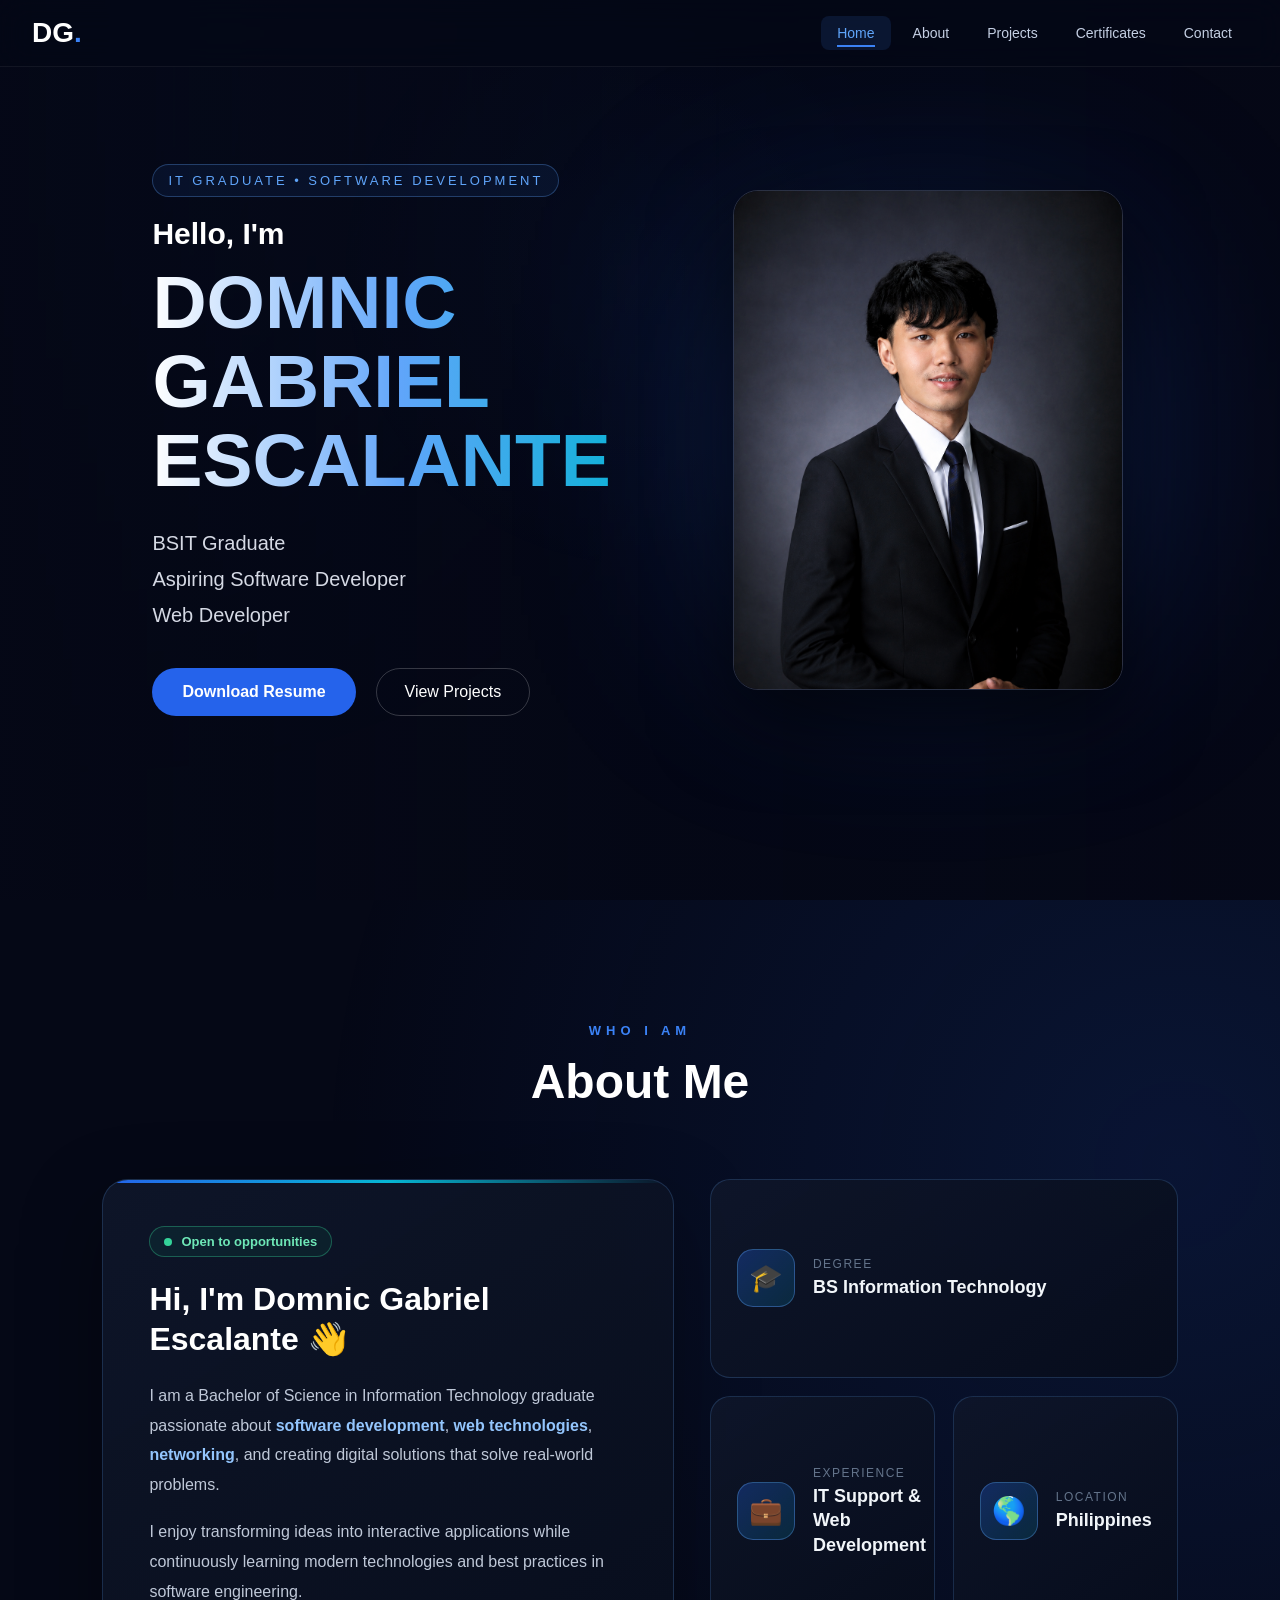
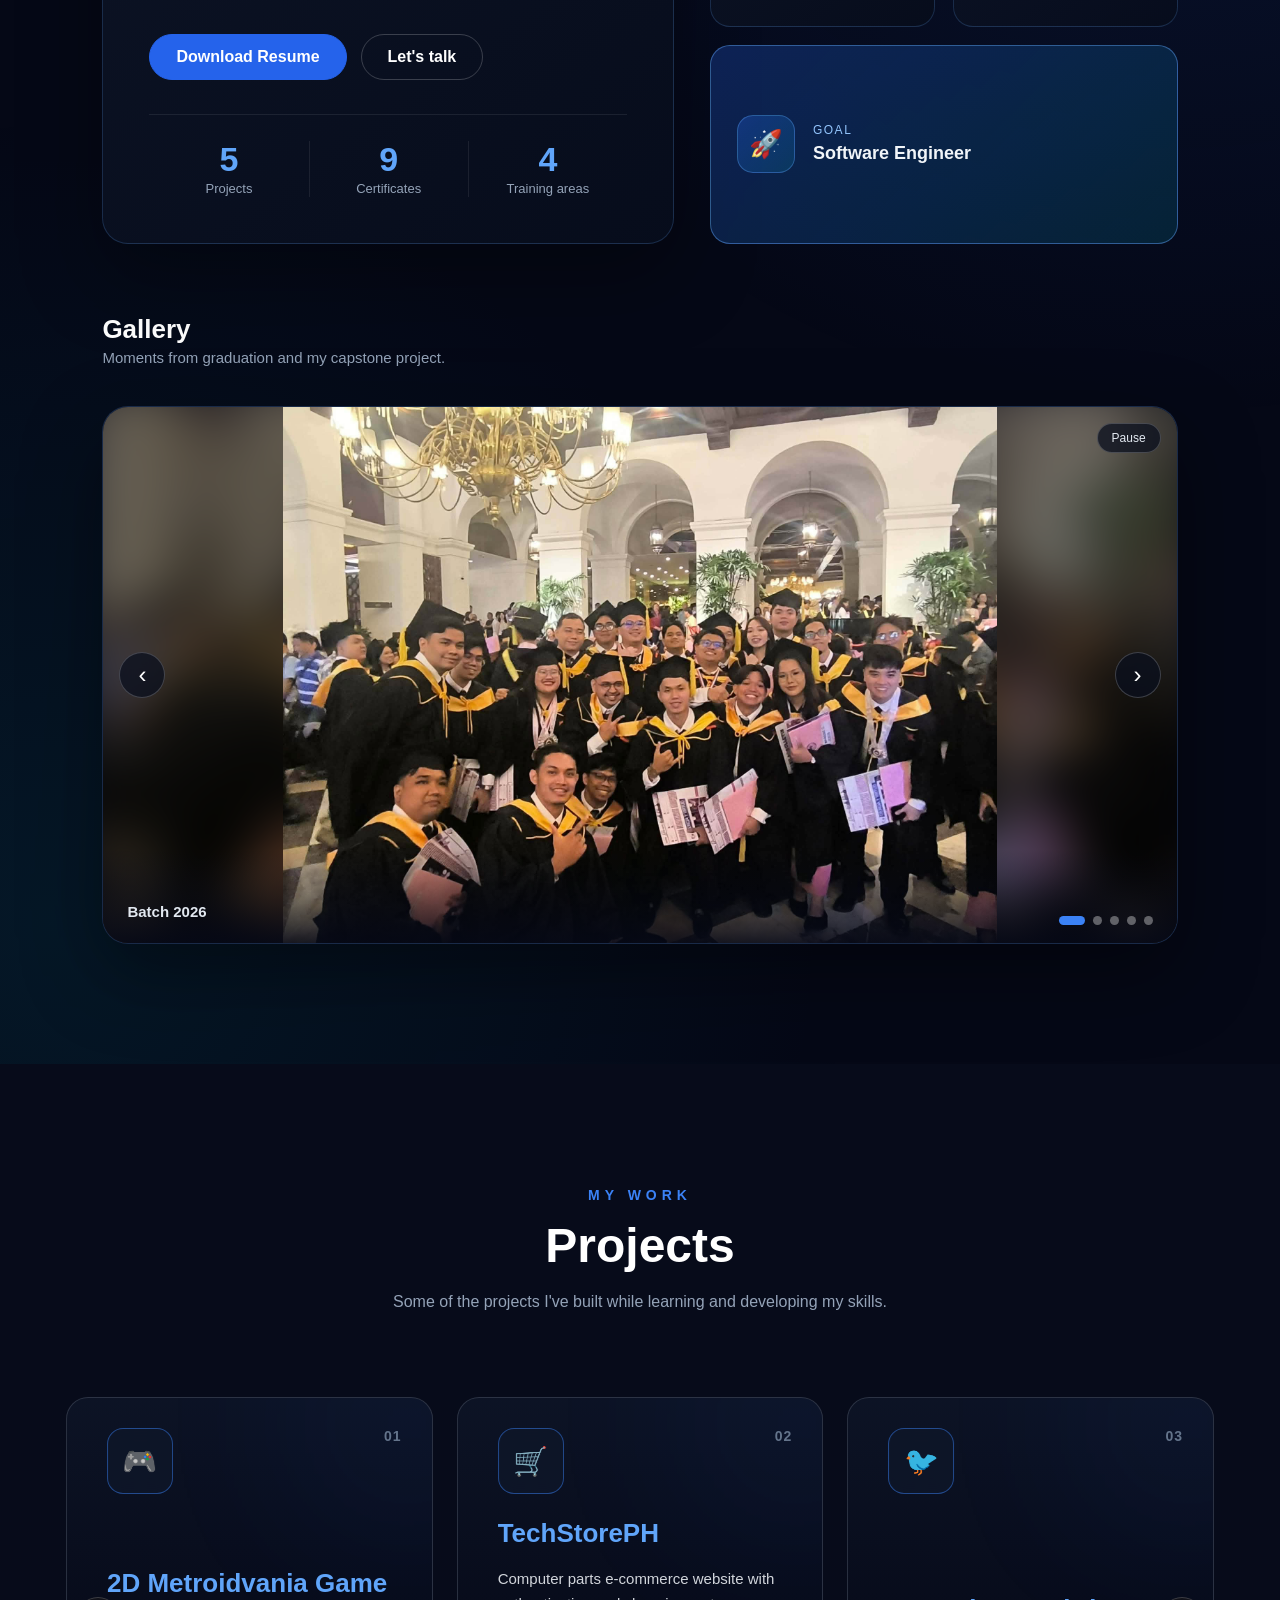
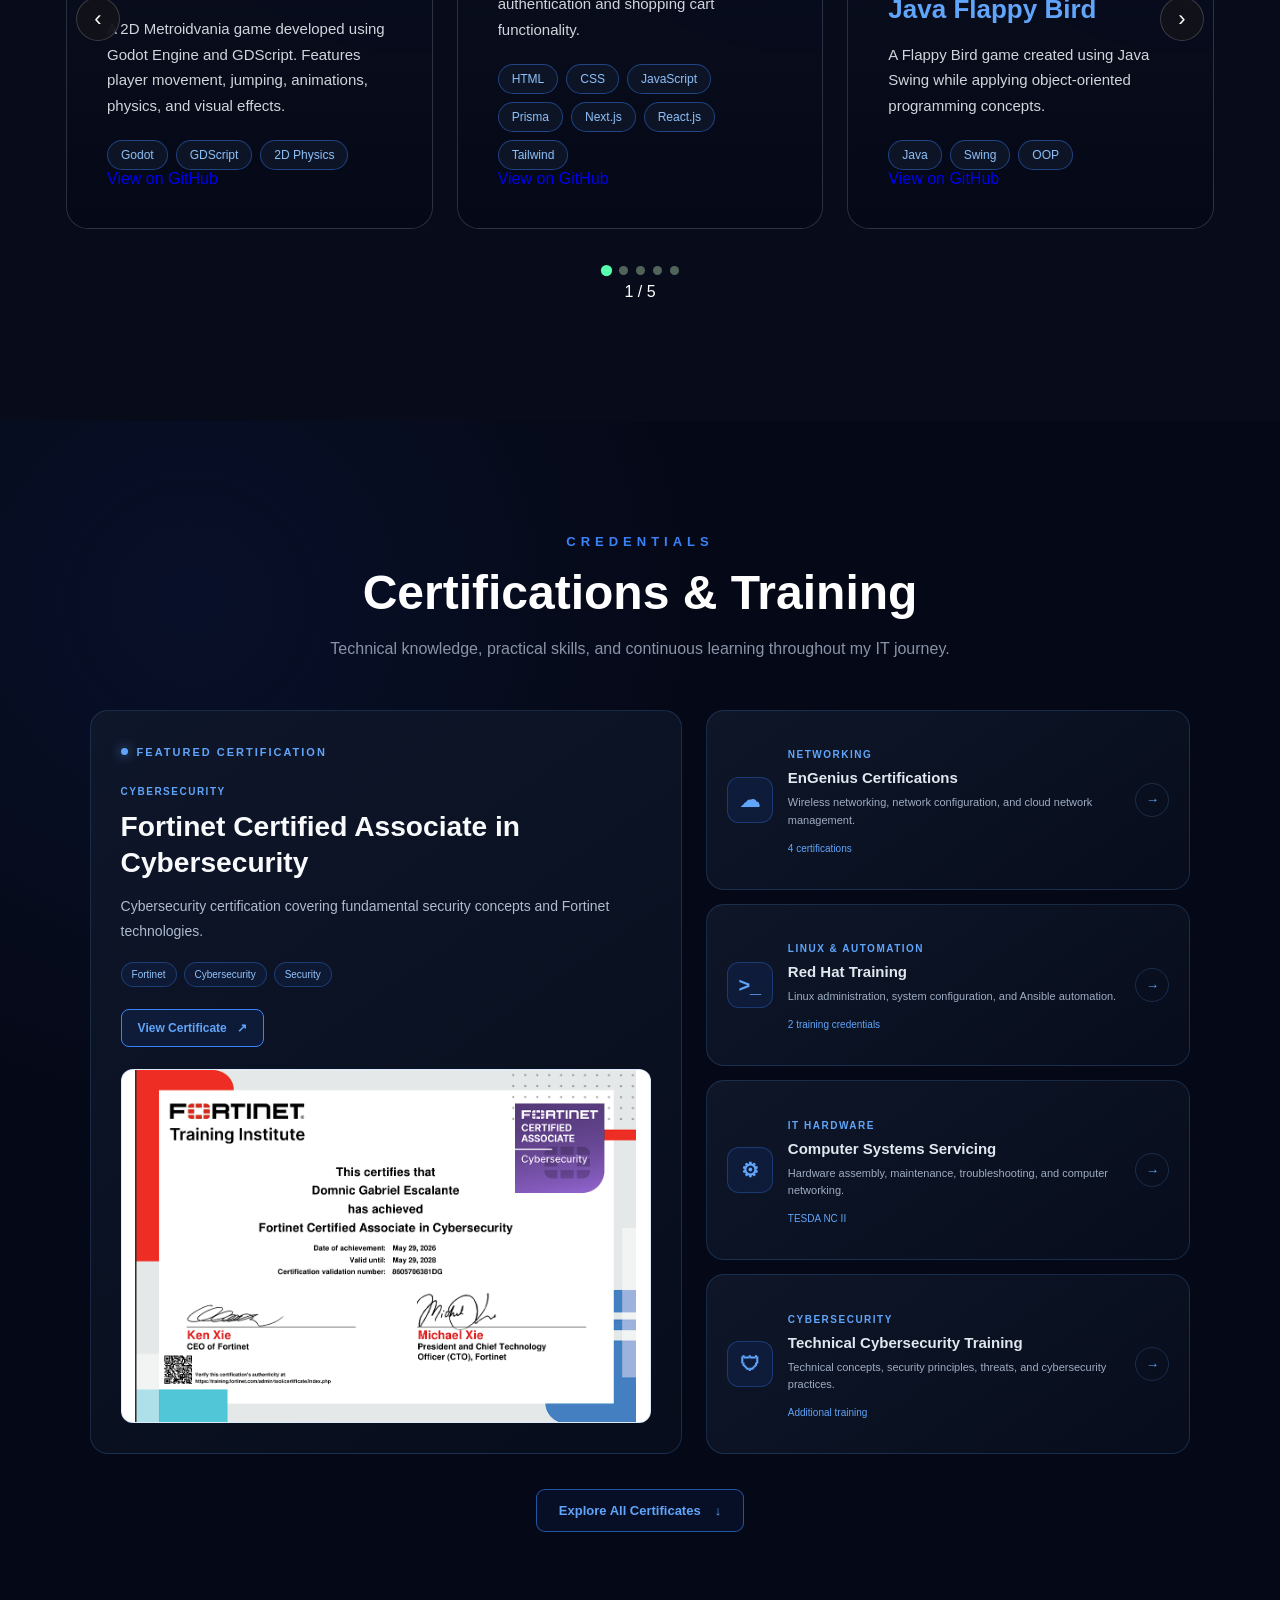
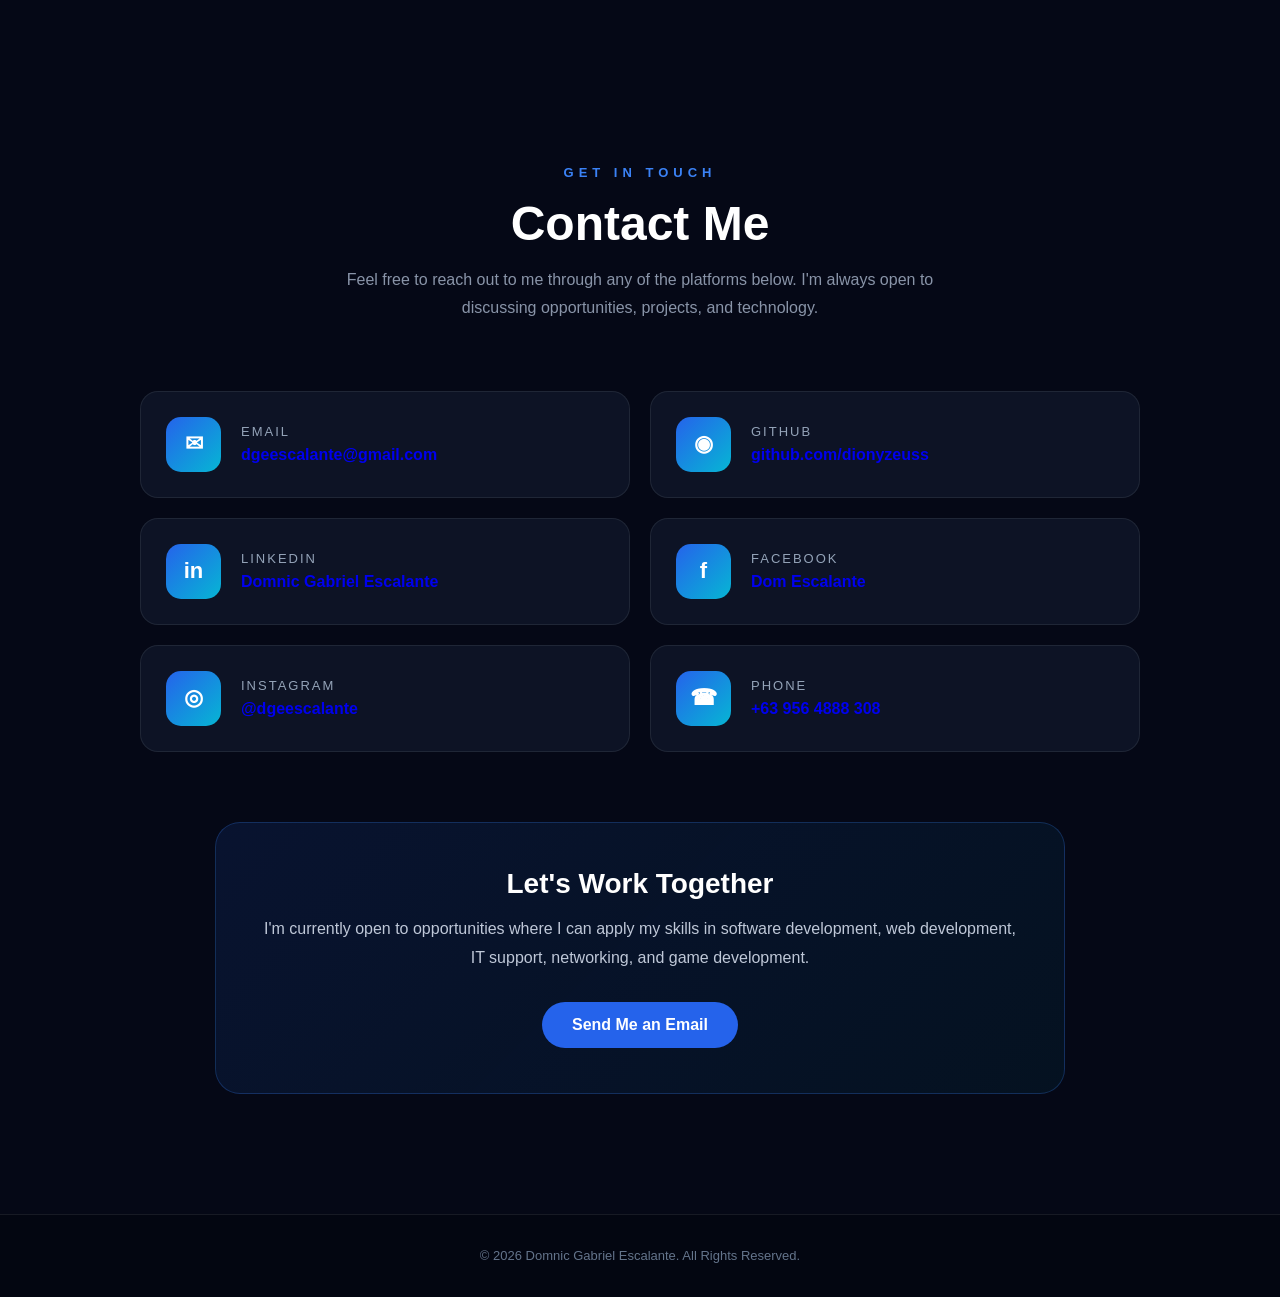
==== index.html @ d69b69e1 "Fix portfolio gallery image and video paths" ====
<!DOCTYPE html>
<html lang="en">

<head>
    <meta charset="UTF-8">
    <meta name="viewport" content="width=device-width, initial-scale=1.0">
    <meta name="theme-color" content="#080d18">
    <meta name="description"
        content="Portfolio of Domnic Gabriel Escalante, BSIT graduate focused on IT support, software development, web development, networking, and game development.">

    <title>Domnic Gabriel Escalante | Portfolio</title>

    <link rel="stylesheet" href="styles.css">
</head>

<body>

    <!-- ================= COMPUTER BOOT-UP INTRO ================= -->
    <div id="boot-screen" class="boot-screen">
        <div class="boot-terminal">
            <div class="boot-header">
                <span class="boot-dot red"></span>
                <span class="boot-dot yellow"></span>
                <span class="boot-dot green"></span>
                <span class="boot-title">DOMNIC'S OS // SYSTEM BOOT</span>
            </div>

            <div class="boot-content">
                <p class="boot-brand">DOMNIC'S<span>_</span>OS</p>
                <p class="boot-subtitle">IT SUPPORT &amp; DEVELOPER PORTFOLIO</p>

                <div id="boot-log" class="boot-log" aria-live="polite"></div>

                <div class="boot-progress">
                    <div id="boot-progress-bar"></div>
                </div>

                <p id="boot-status" class="boot-status">PLEASE WAIT...</p>

                <button id="skip-boot" class="skip-boot" type="button">
                    SKIP INTRO &gt;&gt;
                </button>
            </div>
        </div>
    </div>

    <!-- ================= NAVIGATION ================= -->
    <header>
        <nav aria-label="Main navigation">
            <h2 class="logo">DG<span>.</span></h2>

            <button class="menu-toggle" type="button" aria-label="Toggle navigation menu" aria-expanded="false"
                aria-controls="nav-menu">
                <span aria-hidden="true">&#9776;</span>
            </button>

            <ul id="nav-menu">
                <li><a href="#home">Home</a></li>
                <li><a href="#about">About</a></li>
                <li><a href="#projects">Projects</a></li>
                <li><a href="#certificates">Certificates</a></li>
                <li><a href="#contact">Contact</a></li>
            </ul>
        </nav>
    </header>

    <!-- ================= HERO ================= -->
    <section id="home" class="hero">
        <video autoplay muted loop playsinline class="background-video" aria-hidden="true">
            <source src="hero_bg_video.mp4" type="video/mp4">
            Your browser does not support the video tag.
        </video>

        <div class="overlay"></div>

        <div class="hero-content">
            <div class="hero-text">
                <span class="hero-tag">IT GRADUATE • SOFTWARE DEVELOPMENT</span>

                <h3>Hello, I'm</h3>

                <h1>
                    DOMNIC GABRIEL
                    <span>ESCALANTE</span>
                </h1>

                <p>
                    BSIT Graduate
                    <br>
                    Aspiring Software Developer
                    <br>
                    Web Developer
                </p>

                <div class="hero-buttons">
                    <button id="resumeBtn" type="button" data-resume>
                        Download Resume
                    </button>

                    <a href="#projects" class="view-projects">
                        View Projects
                    </a>
                </div>
            </div>

            <div class="hero-image">
                <div class="image-glow"></div>
                <img src="Formal.png" alt="Domnic Gabriel Escalante">
            </div>
        </div>
    </section>

    <!-- ================= ABOUT ================= -->
    <section id="about" class="about-section">
        <div class="section-title">
            <p>WHO I AM</p>
            <h2>About Me</h2>
        </div>

        <div class="ab-wrap">

            <!-- Main story -->
            <div class="ab-main">
                <span class="ab-badge"><i></i> Open to opportunities</span>

                <h3>
                    Hi, I'm Domnic Gabriel Escalante
                    <span class="ab-wave" aria-hidden="true">👋</span>
                </h3>

                <p>
                    I am a Bachelor of Science in Information Technology
                    graduate passionate about <strong>software development</strong>,
                    <strong>web technologies</strong>, <strong>networking</strong>,
                    and creating digital solutions that solve real-world problems.
                </p>

                <p>
                    I enjoy transforming ideas into interactive applications
                    while continuously learning modern technologies and best
                    practices in software engineering.
                </p>

                <div class="ab-actions">
                    <a class="ab-btn primary" href="DOMNIC_GABRIEL_ESCALANTE_Resume.pdf" download>
                        Download Resume
                    </a>

                    <a class="ab-btn" href="#contact">Let's talk</a>
                </div>

                <div class="ab-stats">
                    <div><strong data-count="5">5</strong><span>Projects</span></div>
                    <div><strong data-count="9">9</strong><span>Certificates</span></div>
                    <div><strong data-count="4">4</strong><span>Training areas</span></div>
                </div>
            </div>

            <!-- Information cards -->
            <div class="ab-cards">
                <article class="ab-card wide">
                    <span class="ab-icon">🎓</span>
                    <div>
                        <span class="ab-label">Degree</span>
                        <h4>BS Information Technology</h4>
                    </div>
                </article>

                <article class="ab-card">
                    <span class="ab-icon">💼</span>
                    <div>
                        <span class="ab-label">Experience</span>
                        <h4>IT Support &amp; Web Development</h4>
                    </div>
                </article>

                <article class="ab-card">
                    <span class="ab-icon">🌎</span>
                    <div>
                        <span class="ab-label">Location</span>
                        <h4>Philippines</h4>
                    </div>
                </article>

                <article class="ab-card wide goal">
                    <span class="ab-icon">🚀</span>
                    <div>
                        <span class="ab-label">Goal</span>
                        <h4>Software Engineer</h4>
                    </div>
                </article>
            </div>

            <!-- About gallery -->
            <div class="abg-head">
                <h3>Gallery</h3>
                <p>Moments from graduation and my capstone project.</p>
            </div>

            <div class="ab-gallery" id="abGallery" tabindex="0" role="region" aria-roledescription="carousel"
                aria-label="About me gallery">
                <div class="abg-stage"></div>

                <button class="abg-arrow prev" type="button" aria-label="Previous slide">
                    &#8249;
                </button>

                <button class="abg-arrow next" type="button" aria-label="Next slide">
                    &#8250;
                </button>

                <button class="abg-pill abg-toggle" type="button" aria-pressed="false">
                    Pause
                </button>

                <button class="abg-pill abg-sound" type="button" hidden>
                    Sound off
                </button>

                <div class="abg-bottom">
                    <p class="abg-caption" aria-live="polite"></p>
                    <div class="abg-dots"></div>
                </div>
            </div>
        </div>
    </section>

    <!-- ================= PROJECTS ================= -->
    <section id="projects" class="projects-section">
        <div class="section-title">
            <p>MY WORK</p>
            <h2>Projects</h2>
            <span>
                Some of the projects I've built while learning and developing
                my skills.
            </span>
        </div>

        <div class="projects-carousel">
            <button id="project-prev" type="button" aria-label="Previous project">
                &#8249;
            </button>

            <div class="projects-viewport">
                <div class="projects-grid">

                    <!-- PROJECT 1: METROIDVANIA -->
                    <article class="project">
                        <video class="project-video" autoplay muted loop playsinline preload="metadata">
                            <source src="project_demo/Metroidvania.mp4" type="video/mp4">
                        </video>

                        <div class="project-overlay"></div>

                        <div class="project-content">
                            <div class="project-number">01</div>
                            <div class="project-icon">🎮</div>

                            <h3>2D Metroidvania Game</h3>

                            <p>
                                A 2D Metroidvania game developed using Godot Engine
                                and GDScript. Features player movement, jumping,
                                animations, physics, and visual effects.
                            </p>

                            <div class="project-tech">
                                <span>Godot</span>
                                <span>GDScript</span>
                                <span>2D Physics</span>
                            </div>

                            <a href="https://github.com/dionyzeuss/Metroidvania" target="_blank"
                                rel="noopener noreferrer">
                                View on GitHub
                            </a>
                        </div>
                    </article>

                    <!-- PROJECT 2: TECHSTOREPH -->
                    <article class="project">
                        <video class="project-video" autoplay muted loop playsinline preload="metadata">
                            <source src="project_demo/Techstore.mp4" type="video/mp4">
                        </video>

                        <div class="project-overlay"></div>

                        <div class="project-content">
                            <div class="project-number">02</div>
                            <div class="project-icon">🛒</div>

                            <h3>TechStorePH</h3>

                            <p>
                                Computer parts e-commerce website with
                                authentication and shopping cart functionality.
                            </p>

                            <div class="project-tech">
                                <span>HTML</span>
                                <span>CSS</span>
                                <span>JavaScript</span>
                                <span>Prisma</span>
                                <span>Next.js</span>
                                <span>React.js</span>
                                <span>Tailwind</span>
                            </div>

                            <a href="https://github.com/dionyzeuss/TechStorePH" target="_blank"
                                rel="noopener noreferrer">
                                View on GitHub
                            </a>
                        </div>
                    </article>

                    <!-- PROJECT 3: JAVA FLAPPY BIRD -->
                    <article class="project">
                        <video class="project-video" autoplay muted loop playsinline preload="metadata">
                            <source src="project_demo/FlappyBird.mp4" type="video/mp4">
                        </video>

                        <div class="project-overlay"></div>

                        <div class="project-content">
                            <div class="project-number">03</div>
                            <div class="project-icon">🐦</div>

                            <h3>Java Flappy Bird</h3>

                            <p>
                                A Flappy Bird game created using Java Swing
                                while applying object-oriented programming concepts.
                            </p>

                            <div class="project-tech">
                                <span>Java</span>
                                <span>Swing</span>
                                <span>OOP</span>
                            </div>

                            <a href="https://github.com/dionyzeuss/FlappyBird" target="_blank"
                                rel="noopener noreferrer">
                                View on GitHub
                            </a>
                        </div>
                    </article>

                    <!-- PROJECT 4: IT SUPPORT TICKETING SYSTEM -->
                    <article class="project">
                        <video class="project-video" autoplay muted loop playsinline preload="metadata">
                            <source src="project_demo/ticketingSystem.mp4" type="video/mp4">
                        </video>

                        <div class="project-overlay"></div>

                        <div class="project-content">
                            <div class="project-number">04</div>
                            <div class="project-icon">🎫</div>

                            <h3>IT Support Ticketing System</h3>

                            <p>
                                A web-based ticket management system that lets clients
                                submit IT support requests and track ticket progress,
                                while IT staff manage tickets, priorities, and assignments.
                            </p>

                            <div class="project-tech">
                                <span>HTML</span>
                                <span>CSS</span>
                                <span>JavaScript</span>
                                <span>Next.js</span>
                                <span>Prisma</span>
                                <span>MariaDB</span>
                            </div>

                            <a href="https://github.com/dionyzeuss/Ticketing-System" target="_blank"
                                rel="noopener noreferrer">
                                View on GitHub
                            </a>
                        </div>
                    </article>

                    <!-- PROJECT 5: BARGAIN APP -->
                    <article class="project">
                        <video class="project-video" autoplay muted loop playsinline preload="metadata">
                            <source src="project_demo/bargainApp.mp4" type="video/mp4">
                        </video>

                        <div class="project-overlay"></div>

                        <div class="project-content">
                            <div class="project-number">05</div>
                            <div class="project-icon">🏷️</div>

                            <h3>Bargain App</h3>

                            <p>
                                A bargain-focused application. Add a description
                                of its main features here so visitors can understand
                                what the app does.
                            </p>

                            <div class="project-tech">
                                <span>Bargain App</span>
                                <span>Application Development</span>
                            </div>

                            <a href="https://github.com/dionyzeuss/BargainApp" target="_blank"
                                rel="noopener noreferrer">
                                View on GitHub
                            </a>
                        </div>
                    </article>

                </div>
            </div>

            <button id="project-next" type="button" aria-label="Next project">
                &#8250;
            </button>
        </div>

        <div id="project-dots" aria-label="Project navigation"></div>
        <div id="project-counter" aria-live="polite"></div>
    </section>

    <!-- ================= CERTIFICATES ================= -->
    <section id="certificates" class="certificates-section">
        <div class="section-title">
            <p>CREDENTIALS</p>
            <h2>Certifications &amp; Training</h2>
            <span>
                Technical knowledge, practical skills, and continuous learning
                throughout my IT journey.
            </span>
        </div>

        <div class="credentials-container">

            <!-- FEATURED CERTIFICATE -->
            <article class="featured-credential">
                <div class="featured-badge">
                    <span class="status-dot"></span>
                    FEATURED CERTIFICATION
                </div>

                <div class="featured-content">
                    <div class="featured-info">
                        <span class="credential-category">CYBERSECURITY</span>

                        <h3>Fortinet Certified Associate in Cybersecurity</h3>

                        <p>
                            Cybersecurity certification covering fundamental
                            security concepts and Fortinet technologies.
                        </p>

                        <div class="certificate-tags">
                            <span>Fortinet</span>
                            <span>Cybersecurity</span>
                            <span>Security</span>
                        </div>

                        <button class="credential-view-button" type="button" data-certificate="certificates/FCAC.png"
                            data-title="Fortinet Certified Associate in Cybersecurity">
                            View Certificate <span aria-hidden="true">&#8599;</span>
                        </button>
                    </div>

                    <button class="featured-image-button" type="button" data-certificate="certificates/FCAC.png"
                        data-title="Fortinet Certified Associate in Cybersecurity"
                        aria-label="View Fortinet cybersecurity certificate">
                        <img src="certificates/FCAC.png"
                            alt="Fortinet Certified Associate in Cybersecurity certificate">
                        <span class="image-view-hint">
                            <span aria-hidden="true">&#128269;</span>
                            Enlarge Certificate
                        </span>
                    </button>
                </div>
            </article>

            <!-- SUPPORTING CREDENTIALS -->
            <div class="supporting-credentials">

                <article class="supporting-credential">
                    <div class="supporting-icon"><span aria-hidden="true">&#9729;</span></div>
                    <div class="supporting-info">
                        <span class="credential-category">NETWORKING</span>
                        <h3>EnGenius Certifications</h3>
                        <p>Wireless networking, network configuration, and cloud network management.</p>
                        <span class="credential-count">4 certifications</span>
                    </div>
                    <button class="credential-arrow" type="button" data-category="networking"
                        aria-label="Explore networking certificates">&#8594;</button>
                </article>

                <article class="supporting-credential">
                    <div class="supporting-icon"><span aria-hidden="true">&#62;_</span></div>
                    <div class="supporting-info">
                        <span class="credential-category">LINUX &amp; AUTOMATION</span>
                        <h3>Red Hat Training</h3>
                        <p>Linux administration, system configuration, and Ansible automation.</p>
                        <span class="credential-count">2 training credentials</span>
                    </div>
                    <button class="credential-arrow" type="button" data-category="linux"
                        aria-label="Explore Linux certificates">&#8594;</button>
                </article>

                <article class="supporting-credential">
                    <div class="supporting-icon"><span aria-hidden="true">&#9881;</span></div>
                    <div class="supporting-info">
                        <span class="credential-category">IT HARDWARE</span>
                        <h3>Computer Systems Servicing</h3>
                        <p>Hardware assembly, maintenance, troubleshooting, and computer networking.</p>
                        <span class="credential-count">TESDA NC II</span>
                    </div>
                    <button class="credential-arrow" type="button" data-category="hardware"
                        aria-label="Explore hardware certificates">&#8594;</button>
                </article>

                <article class="supporting-credential">
                    <div class="supporting-icon"><span aria-hidden="true">&#128737;</span></div>
                    <div class="supporting-info">
                        <span class="credential-category">CYBERSECURITY</span>
                        <h3>Technical Cybersecurity Training</h3>
                        <p>Technical concepts, security principles, threats, and cybersecurity practices.</p>
                        <span class="credential-count">Additional training</span>
                    </div>
                    <button class="credential-arrow" type="button" data-category="cybersecurity"
                        aria-label="Explore cybersecurity certificates">&#8594;</button>
                </article>

            </div>
        </div>

        <!-- ALL CERTIFICATES: starts collapsed by script.js -->
        <div class="all-certificates-section is-collapsed" id="allCertificates">
            <div class="all-certificates-heading">
                <div>
                    <span class="credential-category">FULL COLLECTION</span>
                    <h3>All Certificates</h3>
                    <p>Explore my certifications and training credentials.</p>
                </div>
                <span class="total-credentials">09 CREDENTIALS</span>
            </div>

            <div class="certificate-filters" aria-label="Filter certificates">
                <button class="certificate-filter active" type="button" data-filter="all"
                    aria-pressed="true">All</button>
                <button class="certificate-filter" type="button" data-filter="networking"
                    aria-pressed="false">Networking</button>
                <button class="certificate-filter" type="button" data-filter="cybersecurity"
                    aria-pressed="false">Cybersecurity</button>
                <button class="certificate-filter" type="button" data-filter="linux" aria-pressed="false">Linux</button>
                <button class="certificate-filter" type="button" data-filter="hardware"
                    aria-pressed="false">Hardware</button>
            </div>

            <div class="all-certificates-grid">

                <!-- 01: ECWP -->
                <article class="certificate-card" data-category="networking">
                    <button class="certificate-image-button" type="button" data-certificate="certificates/ECWP.png"
                        data-title="EnGenius Certified Wireless Professional">
                        <img src="certificates/ECWP.png" alt="EnGenius Certified Wireless Professional certificate"
                            loading="lazy">
                        <span class="certificate-image-overlay">View Certificate &#8599;</span>
                    </button>
                    <div class="certificate-card-content">
                        <span class="certificate-number">01</span>
                        <span class="credential-category">NETWORKING</span>
                        <h4>EnGenius Certified Wireless Professional</h4>
                        <p>Wireless networking and EnGenius Cloud technologies.</p>
                        <div class="certificate-tags"><span>EnGenius</span><span>Wireless</span></div>
                    </div>
                </article>

                <!-- 02: ECNS -->
                <article class="certificate-card" data-category="networking">
                    <button class="certificate-image-button" type="button" data-certificate="certificates/ECNS.png"
                        data-title="EnGenius Certified Network Specialist">
                        <img src="certificates/ECNS.png" alt="EnGenius Certified Network Specialist certificate"
                            loading="lazy">
                        <span class="certificate-image-overlay">View Certificate &#8599;</span>
                    </button>
                    <div class="certificate-card-content">
                        <span class="certificate-number">02</span>
                        <span class="credential-category">NETWORKING</span>
                        <h4>EnGenius Certified Network Specialist</h4>
                        <p>Networking concepts, configuration, and EnGenius technologies.</p>
                        <div class="certificate-tags"><span>EnGenius</span><span>Networking</span></div>
                    </div>
                </article>

                <!-- 03: ECNP -->
                <article class="certificate-card" data-category="networking">
                    <button class="certificate-image-button" type="button" data-certificate="certificates/ECNP.png"
                        data-title="EnGenius Certified Network Professional">
                        <img src="certificates/ECNP.png" alt="EnGenius Certified Network Professional certificate"
                            loading="lazy">
                        <span class="certificate-image-overlay">View Certificate &#8599;</span>
                    </button>
                    <div class="certificate-card-content">
                        <span class="certificate-number">03</span>
                        <span class="credential-category">NETWORKING</span>
                        <h4>EnGenius Certified Network Professional</h4>
                        <p>Professional-level networking and advanced technologies.</p>
                        <div class="certificate-tags"><span>EnGenius</span><span>Cloud</span></div>
                    </div>
                </article>

                <!-- 04: ECSP -->
                <article class="certificate-card" data-category="networking">
                    <button class="certificate-image-button" type="button" data-certificate="certificates/ECSP.png"
                        data-title="EnGenius Certified Security Professional">
                        <img src="certificates/ECSP.png" alt="EnGenius Certified Security Professional certificate"
                            loading="lazy">
                        <span class="certificate-image-overlay">View Certificate &#8599;</span>
                    </button>
                    <div class="certificate-card-content">
                        <span class="certificate-number">04</span>
                        <span class="credential-category">NETWORKING</span>
                        <h4>EnGenius Certified Security Professional</h4>
                        <p>EnGenius networking solutions and cloud management.</p>
                        <div class="certificate-tags"><span>EnGenius</span><span>Cloud</span></div>
                    </div>
                </article>

                <!-- 05: FCAC -->
                <article class="certificate-card" data-category="cybersecurity">
                    <button class="certificate-image-button" type="button" data-certificate="certificates/FCAC.png"
                        data-title="Fortinet Certified Associate in Cybersecurity">
                        <img src="certificates/FCAC.png" alt="Fortinet Certified Associate in Cybersecurity certificate"
                            loading="lazy">
                        <span class="certificate-image-overlay">View Certificate &#8599;</span>
                    </button>
                    <div class="certificate-card-content">
                        <span class="certificate-number">05</span>
                        <span class="credential-category">CYBERSECURITY</span>
                        <h4>Fortinet Certified Associate in Cybersecurity</h4>
                        <p>Fundamental cybersecurity concepts and security technologies.</p>
                        <div class="certificate-tags"><span>Fortinet</span><span>Security</span></div>
                    </div>
                </article>

                <!-- 06: Red Hat Ansible -->
                <article class="certificate-card" data-category="linux">
                    <button class="certificate-image-button" type="button" data-certificate="certificates/RHELAA.png"
                        data-title="Red Hat Enterprise Linux Automation with Ansible">
                        <img src="certificates/RHELAA.png"
                            alt="Red Hat Enterprise Linux Automation with Ansible credential" loading="lazy">
                        <span class="certificate-image-overlay">View Certificate &#8599;</span>
                    </button>
                    <div class="certificate-card-content">
                        <span class="certificate-number">06</span>
                        <span class="credential-category">LINUX &amp; AUTOMATION</span>
                        <h4>Red Hat Enterprise Linux Automation with Ansible</h4>
                        <p>Automating Linux system administration tasks.</p>
                        <div class="certificate-tags"><span>Red Hat</span><span>Ansible</span></div>
                    </div>
                </article>

                <!-- 07: TESDA -->
                <article class="certificate-card" data-category="hardware">
                    <button class="certificate-image-button" type="button" data-certificate="certificates/NC2.png"
                        data-title="TESDA Computer Systems Servicing NC II">
                        <img src="certificates/NC2.png" alt="TESDA Computer Systems Servicing NC II certificate"
                            loading="lazy">
                        <span class="certificate-image-overlay">View Certificate &#8599;</span>
                    </button>
                    <div class="certificate-card-content">
                        <span class="certificate-number">07</span>
                        <span class="credential-category">IT HARDWARE</span>
                        <h4>TESDA Computer Systems Servicing NC II</h4>
                        <p>Computer assembly, installation, maintenance, repair, and networking.</p>
                        <div class="certificate-tags"><span>TESDA</span><span>NC II</span></div>
                    </div>
                </article>

                <!-- 08: Red Hat System Administration -->
                <article class="certificate-card" data-category="linux">
                    <button class="certificate-image-button" type="button" data-certificate="certificates/RHA.png"
                        data-title="Red Hat System Administration I">
                        <img src="certificates/RHA.png" alt="Red Hat System Administration I credential" loading="lazy">
                        <span class="certificate-image-overlay">View Certificate &#8599;</span>
                    </button>
                    <div class="certificate-card-content">
                        <span class="certificate-number">08</span>
                        <span class="credential-category">LINUX</span>
                        <h4>Red Hat System Administration I</h4>
                        <p>Linux command line, files, permissions, users, groups, and system configuration.</p>
                        <div class="certificate-tags"><span>Red Hat</span><span>Linux</span></div>
                    </div>
                </article>

                <!-- 09: Technical Introduction to Cybersecurity -->
                <article class="certificate-card" data-category="cybersecurity">
                    <button class="certificate-image-button" type="button" data-certificate="certificates/TIC.png"
                        data-title="Technical Introduction to Cybersecurity 3.0">
                        <img src="certificates/TIC.png" alt="Technical Introduction to Cybersecurity 3.0 credential"
                            loading="lazy">
                        <span class="certificate-image-overlay">View Certificate &#8599;</span>
                    </button>
                    <div class="certificate-card-content">
                        <span class="certificate-number">09</span>
                        <span class="credential-category">CYBERSECURITY</span>
                        <h4>Technical Introduction to Cybersecurity 3.0</h4>
                        <p>Technical security concepts, threats, and cybersecurity practices.</p>
                        <div class="certificate-tags"><span>Cybersecurity</span><span>Fortinet</span></div>
                    </div>
                </article>

            </div>

            <p class="certificate-results-count" id="certificateResultsCount" aria-live="polite">
                Showing 9 certificates
            </p>
        </div>

        <!-- EXPAND / COLLAPSE -->
        <div class="certificates-expand-container">
            <button id="toggleAllCertificates" class="certificates-expand-button" type="button" aria-expanded="false"
                aria-controls="allCertificates">
                <span class="expand-button-label">Explore All Certificates</span>
                <span class="expand-button-icon" aria-hidden="true">&#8595;</span>
            </button>
        </div>
    </section>

    <!-- ================= SINGLE CERTIFICATE PREVIEW MODAL ================= -->
    <div id="certificateModal" class="certificate-modal" role="dialog" aria-modal="true"
        aria-label="Certificate preview" aria-hidden="true">
        <button class="certificate-close" type="button" aria-label="Close certificate preview">
            &times;
        </button>

        <button class="modal-navigation modal-previous" type="button" aria-label="Previous certificate">
            &#8592;
        </button>

        <div class="certificate-modal-content">
            <p class="modal-certificate-title" id="modalCertificateTitle">
                Certificate Preview
            </p>

            <img id="certificateModalImage" src="" alt="Certificate Preview">

            <p class="modal-certificate-counter" id="modalCertificateCounter">
                1 / 9
            </p>
        </div>

        <button class="modal-navigation modal-next" type="button" aria-label="Next certificate">
            &#8594;
        </button>
    </div>

    <!-- ================= CONTACT ================= -->
    <section id="contact" class="contact-section">
        <div class="section-title">
            <p>GET IN TOUCH</p>
            <h2>Contact Me</h2>
            <span>
                Feel free to reach out to me through any of the platforms below.
                I'm always open to discussing opportunities, projects, and technology.
            </span>
        </div>

        <div class="contact-container">
            <a href="mailto:dgeescalante@gmail.com" class="contact-card">
                <div class="contact-icon">✉</div>
                <div class="contact-info">
                    <span>Email</span>
                    <strong>dgeescalante@gmail.com</strong>
                </div>
            </a>

            <a href="https://github.com/dionyzeuss" class="contact-card" target="_blank" rel="noopener noreferrer">
                <div class="contact-icon">◉</div>
                <div class="contact-info">
                    <span>GitHub</span>
                    <strong>github.com/dionyzeuss</strong>
                </div>
            </a>

            <a href="https://www.linkedin.com/in/domnic-gabriel-escalante" class="contact-card" target="_blank"
                rel="noopener noreferrer">
                <div class="contact-icon">in</div>
                <div class="contact-info">
                    <span>LinkedIn</span>
                    <strong>Domnic Gabriel Escalante</strong>
                </div>
            </a>

            <a href="https://www.facebook.com/dionyyzeuss/" class="contact-card" target="_blank"
                rel="noopener noreferrer">
                <div class="contact-icon">f</div>
                <div class="contact-info">
                    <span>Facebook</span>
                    <strong>Dom Escalante</strong>
                </div>
            </a>

            <a href="https://www.instagram.com/dgeescalante/" class="contact-card" target="_blank"
                rel="noopener noreferrer">
                <div class="contact-icon">◎</div>
                <div class="contact-info">
                    <span>Instagram</span>
                    <strong>@dgeescalante</strong>
                </div>
            </a>

            <a href="tel:+639564888308" class="contact-card">
                <div class="contact-icon">☎</div>
                <div class="contact-info">
                    <span>Phone</span>
                    <strong>+63 956 4888 308</strong>
                </div>
            </a>
        </div>

        <div class="contact-message">
            <h3>Let's Work Together</h3>
            <p>
                I'm currently open to opportunities where I can apply my
                skills in software development, web development, IT support,
                networking, and game development.
            </p>
            <a href="mailto:dgeescalante@gmail.com" class="contact-button">
                Send Me an Email
            </a>
        </div>
    </section>

    <!-- ================= FOOTER ================= -->
    <footer>
        <p>© 2026 Domnic Gabriel Escalante. All Rights Reserved.</p>
    </footer>

    <script src="script.js"></script>
</body>

</html>
---- styles.css ----
/* =====================================================
   GLOBAL
===================================================== */

* {
    margin: 0;
    padding: 0;
    box-sizing: border-box;
    font-family: Arial, Helvetica, sans-serif;
}

html {
    scroll-behavior: smooth;
}

body {
    background: #050816;
    color: #ffffff;
    overflow-x: hidden;
}

a {
    text-decoration: none;
}

p {
    color: #bfc8d8;
    line-height: 1.7;
}


/* =====================================================
   BACKGROUND GLOW
===================================================== */

body::before {

    content: "";

    position: fixed;

    width: 600px;
    height: 600px;

    background: #2563eb;

    filter: blur(180px);

    opacity: .12;

    left: -250px;
    top: -200px;

    z-index: -10;

    pointer-events: none;
}


/* =====================================================
   SCROLLBAR
===================================================== */

::-webkit-scrollbar {
    width: 9px;
}

::-webkit-scrollbar-track {
    background: #050816;
}

::-webkit-scrollbar-thumb {
    background: #2563eb;
    border-radius: 20px;
}


/* =====================================================
   HEADER
===================================================== */

header {

    position: fixed;

    width: 100%;

    top: 0;
    left: 0;

    background: rgba(5, 8, 22, .75);

    backdrop-filter: blur(15px);

    border-bottom: 1px solid rgba(255, 255, 255, .08);

    z-index: 1000;
}

nav {

    max-width: 1400px;

    margin: auto;

    display: flex;

    justify-content: space-between;

    align-items: center;

    padding: 20px 50px;
}


/* Logo */

.logo {

    font-size: 28px;

    color: white;

    font-weight: 800;
}

.logo span {
    color: #3b82f6;
}


/* Navigation */

nav ul {

    display: flex;

    list-style: none;

    gap: 35px;
}

nav ul li {
    margin: 0;
}

nav ul li a {

    color: #ffffff;

    font-size: 15px;

    font-weight: 500;

    position: relative;

    transition: .3s;
}

nav ul li a::after {

    content: "";

    position: absolute;

    left: 0;

    bottom: -8px;

    width: 0;

    height: 2px;

    background: #3b82f6;

    transition: .3s;
}

nav ul li a:hover::after {
    width: 100%;
}

nav ul li a:hover {
    color: #60a5fa;
}

nav a.active {
    color: #3b82f6;
}


/* =====================================================
   GENERAL SECTIONS
===================================================== */

section {

    padding: 120px 8%;

    opacity: 0;

    transform: translateY(60px);

    transition: opacity 1s ease,
                transform 1s ease;
}

section.show {

    opacity: 1;

    transform: translateY(0);
}


/* =====================================================
   HERO
===================================================== */

.hero {

    position: relative;

    min-height: 100vh;

    padding-top: 100px;

    display: flex;

    align-items: center;

    overflow: hidden;
}


/* Background Video */

.background-video {

    position: absolute;

    top: 0;
    left: 0;

    width: 100%;
    height: 100%;

    object-fit: cover;

    z-index: -3;
}


/* Video Overlay */

.overlay {

    position: absolute;

    inset: 0;

    background:
        linear-gradient(
            90deg,
            rgba(5, 8, 22, .95),
            rgba(5, 8, 22, .65),
            rgba(5, 8, 22, .8)
        );

    z-index: -2;
}


/* Hero Content */

.hero-content {

    width: 100%;

    max-width: 1400px;

    margin: auto;

    display: flex;

    justify-content: space-between;

    align-items: center;

    gap: 80px;

    padding: 50px;
}


/* Hero Text */

.hero-text {

    max-width: 700px;
}

.hero-tag {

    display: inline-block;

    color: #60a5fa;

    font-size: 13px;

    letter-spacing: 3px;

    margin-bottom: 20px;

    padding: 8px 15px;

    border: 1px solid rgba(96, 165, 250, .3);

    border-radius: 30px;

    background: rgba(59, 130, 246, .08);
}

.hero-text h3 {

    font-size: 30px;

    margin-bottom: 12px;
}

.hero-text h1 {

    font-size: clamp(45px, 6vw, 75px);

    line-height: 1.05;

    margin-bottom: 25px;

    background:
        linear-gradient(
            90deg,
            #ffffff,
            #60a5fa,
            #06b6d4
        );

    -webkit-background-clip: text;

    background-clip: text;

    color: transparent;
}

.hero-text h1 span {
    display: block;
}

.hero-text p {

    font-size: 20px;

    line-height: 1.8;

    color: #d5d9e4;
}


/* Hero Buttons */

.hero-buttons {

    display: flex;

    align-items: center;

    gap: 20px;

    margin-top: 35px;
}

.hero button {

    background: #2563eb;

    color: white;

    border: none;

    padding: 15px 30px;

    border-radius: 50px;

    cursor: pointer;

    font-size: 16px;

    font-weight: 600;

    transition: .3s;
}

.hero button:hover {

    transform: translateY(-5px);

    background: #3b82f6;

    box-shadow:
        0 15px 35px
        rgba(37, 99, 235, .4);
}


/* View Projects */

.view-projects {

    color: white;

    padding: 14px 28px;

    border: 1px solid rgba(255, 255, 255, .2);

    border-radius: 50px;

    transition: .3s;
}

.view-projects:hover {

    background: rgba(255, 255, 255, .08);

    border-color: #3b82f6;
}


/* =====================================================
   HERO IMAGE
===================================================== */

.hero-image {

    position: relative;

    display: flex;

    justify-content: center;

    align-items: center;

    min-width: 400px;
}

.hero-image img {

    width: 390px;

    height: 500px;

    object-fit: cover;

    object-position: center top;

    border-radius: 25px;

    border: 1px solid rgba(255, 255, 255, .15);

    box-shadow:
        0 30px 80px rgba(0, 0, 0, .6);

    position: relative;

    z-index: 2;
}


/* Glow behind image */

.image-glow {

    position: absolute;

    width: 350px;

    height: 350px;

    background: #2563eb;

    filter: blur(120px);

    opacity: .35;

    z-index: 1;
}


/* =====================================================
   SECTION TITLE
===================================================== */

.section-title {

    text-align: center;

    margin-bottom: 70px;
}

.section-title p {

    color: #3b82f6;

    letter-spacing: 5px;

    font-size: 13px;

    font-weight: 600;

    margin-bottom: 12px;

    text-transform: uppercase;
}

.section-title h2 {

    font-size: 48px;

    margin-bottom: 15px;
}

.section-title span {

    display: block;

    max-width: 650px;

    margin: auto;

    color: #8994a8;

    line-height: 1.7;
}



 
/* =========================================
   ABOUT GALLERY (images + video carousel)
========================================= */
.abg-head{max-width:1250px;margin:70px auto 22px}
.abg-head h3{font-size:26px}
.abg-head p{font-size:15px;color:#94a3b8}
 
.ab-gallery{position:relative;max-width:1250px;margin:0 auto;aspect-ratio:16/8;min-height:300px;border-radius:26px;overflow:hidden;
  background:#050816;border:1px solid rgba(96,165,250,.22);box-shadow:0 30px 80px rgba(0,0,0,.4)}
.abg-stage{position:absolute;inset:0}
.abg-slide{position:absolute;inset:0;margin:0;opacity:0;visibility:hidden;transition:opacity .8s ease,visibility .8s}
.abg-slide.active{opacity:1;visibility:visible}
.abg-bg{position:absolute;top:-24px;left:-24px;width:calc(100% + 48px);height:calc(100% + 48px);object-fit:cover;filter:blur(26px) brightness(.45)}
.abg-fg,.abg-slide video{position:relative;display:block;width:100%;height:100%;object-fit:contain}
.abg-slide video{background:#000}
 
/* hover-to-move zones (mouse devices only) */
.abg-zone{position:absolute;top:0;bottom:0;width:22%;z-index:3;transition:background .3s}
.abg-zone.left{left:0;cursor:w-resize}
.abg-zone.right{right:0;cursor:e-resize}
.abg-zone.left:hover{background:linear-gradient(90deg,rgba(37,99,235,.28),transparent)}
.abg-zone.right:hover{background:linear-gradient(270deg,rgba(37,99,235,.28),transparent)}
 
.abg-arrow{position:absolute;top:50%;z-index:5;width:46px;height:46px;transform:translateY(-50%);display:grid;place-items:center;
  border:1px solid rgba(255,255,255,.2);border-radius:50%;background:rgba(10,15,30,.75);backdrop-filter:blur(8px);color:#fff;font-size:24px;line-height:1;cursor:pointer;
  transition:background .2s,color .2s,transform .2s}
.abg-arrow.prev{left:16px}.abg-arrow.next{right:16px}
.abg-arrow:hover{background:#fff;color:#0b1120;transform:translateY(-50%) scale(1.08)}
 
.abg-pill{position:absolute;top:16px;z-index:5;padding:7px 14px;border:1px solid rgba(255,255,255,.2);border-radius:30px;
  background:rgba(10,15,30,.75);backdrop-filter:blur(8px);color:#e2e8f0;font-size:12px;cursor:pointer;transition:background .2s}
.abg-pill:hover{background:#2563eb}
.abg-toggle{right:16px}
.abg-sound{left:16px}
.abg-pill[hidden]{display:none}
 
.abg-bottom{position:absolute;left:0;right:0;bottom:0;z-index:4;padding:50px 24px 18px;pointer-events:none;
  background:linear-gradient(transparent,rgba(5,8,22,.9));display:flex;align-items:flex-end;justify-content:space-between;gap:16px}
.abg-caption{margin:0;color:#e2e8f0;font-size:15px;font-weight:600}
.abg-dots{display:flex;gap:8px;pointer-events:auto}
.abg-dot{width:9px;height:9px;padding:0;border:0;border-radius:50%;background:rgba(255,255,255,.35);cursor:pointer;transition:background .2s,transform .2s,width .2s}
.abg-dot.active{width:26px;border-radius:6px;background:#3b82f6}
 
.ab-gallery:focus-visible,.abg-arrow:focus-visible,.abg-pill:focus-visible,.abg-dot:focus-visible{outline:2px solid #60a5fa;outline-offset:3px}
 
@media (max-width:700px){
  .ab-gallery{aspect-ratio:4/3;border-radius:20px}
  .abg-arrow{width:38px;height:38px;font-size:20px}
  .abg-arrow.prev{left:8px}.abg-arrow.next{right:8px}
  .abg-head{margin-top:50px}
}
@media (hover:none){.abg-zone{display:none}}


/* =====================================================
   PROJECTS
===================================================== */

.projects-section {

    background: #070b1a;
}


/*
   IMPORTANT FIX:

   Do NOT put display:grid on #projects.

   We create a separate .projects-grid instead.
*/

.projects-grid {

    max-width: 1300px;

    margin: auto;

    display: grid;

    grid-template-columns:
        repeat(3, 1fr);

    gap: 30px;
}


/* Project Card */

.project {

    position: relative;

    background:
        linear-gradient(
            145deg,
            #111827,
            #0b1120
        );

    border: 1px solid rgba(255, 255, 255, .1);

    padding: 35px;

    border-radius: 20px;

    min-height: 350px;

    overflow: hidden;

    transition: .35s;
}

.project::before {

    content: "";

    position: absolute;

    width: 150px;

    height: 150px;

    background: #2563eb;

    filter: blur(100px);

    opacity: .12;

    right: -50px;

    top: -50px;
}

.project:hover {

    transform: translateY(-12px);

    border-color: #3b82f6;

    box-shadow:
        0 20px 50px
        rgba(0, 0, 0, .45);
}


/* Project Number */

.project-number {

    position: absolute;

    top: 25px;

    right: 25px;

    font-size: 13px;

    color: #64748b;

    font-weight: bold;
}


/* Project Icon */

.project-icon {

    width: 60px;

    height: 60px;

    display: flex;

    align-items: center;

    justify-content: center;

    background: rgba(59, 130, 246, .1);

    border: 1px solid rgba(59, 130, 246, .25);

    border-radius: 15px;

    color: #60a5fa;

    font-size: 24px;

    margin-bottom: 30px;
}


/* Project Title */

.project h3 {

    color: #60a5fa;

    font-size: 22px;

    margin-bottom: 15px;
}

.project p {

    font-size: 15px;

    margin-bottom: 25px;
}


/* Technology Tags */

.project-tech {

    display: flex;

    flex-wrap: wrap;

    gap: 8px;
}

.project-tech span {

    padding: 6px 10px;

    font-size: 11px;

    color: #93c5fd;

    background: rgba(59, 130, 246, .1);

    border: 1px solid rgba(59, 130, 246, .2);

    border-radius: 20px;
}


/* =====================================================
   CONTACT SECTION
===================================================== */

.contact-section {
    text-align: center;
    padding: 120px 10%;
}


/* Contact Grid */

.contact-container {

    max-width: 1000px;

    margin: 60px auto 0;

    display: grid;

    grid-template-columns:
        repeat(2, 1fr);

    gap: 20px;

}


/* Contact Card */

.contact-card {

    display: flex;

    align-items: center;

    gap: 20px;

    padding: 25px;

    text-align: left;

    background:
        rgba(15, 23, 42, .8);

    border:
        1px solid
        rgba(255, 255, 255, .08);

    border-radius: 18px;

    transition: .35s;

}


/* Hover */

.contact-card:hover {

    transform:
        translateY(-8px);

    border-color:
        #3b82f6;

    background:
        rgba(30, 41, 59, .9);

    box-shadow:
        0 15px 40px
        rgba(37, 99, 235, .15);

}


/* Icon */

.contact-icon {

    width: 55px;

    height: 55px;

    flex-shrink: 0;

    display: flex;

    align-items: center;

    justify-content: center;

    border-radius: 15px;

    background:
        linear-gradient(
            135deg,
            #2563eb,
            #06b6d4
        );

    color: white;

    font-size: 22px;

    font-weight: bold;

}


/* Contact Information */

.contact-info {

    display: flex;

    flex-direction: column;

    gap: 7px;

}


.contact-info span {

    font-size: 13px;

    color: #94a3b8;

    text-transform: uppercase;

    letter-spacing: 2px;

}


.contact-info a {

    color: #e2e8f0;

    text-decoration: none;

    font-size: 16px;

    transition: .3s;

}


.contact-info a:hover {

    color: #60a5fa;

}


/* =====================================================
   CONTACT MESSAGE
===================================================== */

.contact-message {

    max-width: 850px;

    margin:
        70px auto 0;

    padding: 45px;

    background:
        linear-gradient(
            135deg,
            rgba(37, 99, 235, .12),
            rgba(6, 182, 212, .06)
        );

    border:
        1px solid
        rgba(59, 130, 246, .25);

    border-radius: 25px;

}


.contact-message h3 {

    font-size: 28px;

    margin-bottom: 15px;

}


.contact-message p {

    line-height: 1.8;

    margin-bottom: 30px;

}


/* =====================================================
   EMAIL BUTTON
===================================================== */

.contact-button {

    display: inline-block;

    padding:
        14px 30px;

    border-radius: 50px;

    background:
        #2563eb;

    color: white;

    text-decoration: none;

    font-weight: 600;

    transition: .35s;

}


.contact-button:hover {

    transform:
        translateY(-4px);

    background:
        #3b82f6;

    box-shadow:
        0 12px 30px
        rgba(37, 99, 235, .35);

}


/* =====================================================
   MOBILE
===================================================== */

@media (max-width: 700px) {

    .contact-container {

        grid-template-columns: 1fr;

    }

    .contact-section {

        padding:
            80px 20px;

    }

    .contact-message {

        padding: 30px 20px;

    }

}


/* =====================================================
   FOOTER
===================================================== */

footer {

    text-align: center;

    padding: 30px;

    border-top: 1px solid rgba(255, 255, 255, .08);

    background: #030611;
}

footer p {

    font-size: 13px;

    color: #64748b;
}


/* =====================================================
   TABLET
===================================================== */

@media (max-width: 1100px) {

    .hero-content {

        gap: 40px;

    }

    .hero-image {

        min-width: 320px;

    }

    .hero-image img {

        width: 320px;

        height: 430px;

    }

    .projects-grid {

        grid-template-columns:
            repeat(2, 1fr);

    }

}


/* =====================================================
   MOBILE
===================================================== */

@media (max-width: 900px) {

    nav {

        padding: 18px 25px;

    }

    nav ul {

        gap: 15px;

    }

    nav ul li a {

        font-size: 13px;

    }


    section {

        padding: 100px 25px;

    }


    /* Hero */

    .hero-content {

        flex-direction: column-reverse;

        text-align: center;

        padding: 30px 20px;

    }

    .hero-image {

        min-width: auto;

    }

    .hero-image img {

        width: 280px;

        height: 370px;

    }

    .hero-text h1 {

        font-size: 45px;

    }

    .hero-text p {

        font-size: 17px;

    }

    .hero-buttons {

        justify-content: center;

        flex-wrap: wrap;

    }


    /* About */

    .about-container {

        grid-template-columns: 1fr;

        gap: 40px;

    }

    .about-left {

        text-align: center;

    }


    /* Projects */

    .projects-grid {

        grid-template-columns: 1fr;

    }

}


/* =====================================================
   SMALL MOBILE
===================================================== */

@media (max-width: 600px) {

    nav {

        flex-direction: column;

        gap: 15px;

    }

    nav ul {

        gap: 18px;

    }

    .hero {

        padding-top: 150px;

    }

    .hero-text h1 {

        font-size: 36px;

    }

    .hero-text h3 {

        font-size: 22px;

    }

    .hero-buttons {

        flex-direction: column;

    }

    .hero button,
    .view-projects {

        width: 100%;

    }

    .section-title h2 {

        font-size: 38px;

    }

    .about-info {

        grid-template-columns: 1fr;

    }

}

/* =========================================
   PROJECT SECTION
========================================= */

.projects-section {
    padding: 120px 5%;
}


/* Section title */

.projects-section .section-title {
    text-align: center;
    margin-bottom: 70px;
}

.projects-section .section-title p {
    color: #3b82f6;
    letter-spacing: 5px;
    font-size: 14px;
    font-weight: 600;
    margin-bottom: 10px;
}

.projects-section .section-title h2 {
    font-size: 48px;
    margin-bottom: 15px;
}

.projects-section .section-title span {
    color: #94a3b8;
    font-size: 16px;
}


/* =========================================
   PROJECT GRID
========================================= */

.projects-grid {
    width: 100%;
    max-width: 1450px;

    margin: auto;

    display: grid;

    grid-template-columns:
        repeat(3, 1fr);

    gap: 30px;
}


/* =========================================
   PROJECT CARD
========================================= */

.project {
    position: relative;

    min-height: 430px;

    overflow: hidden;

    border-radius: 22px;

    border: 1px solid
        rgba(255,255,255,.12);

    background: #0f172a;

    isolation: isolate;

    transition:
        transform .4s ease,
        border-color .4s ease,
        box-shadow .4s ease;
}


/* =========================================
   BACKGROUND VIDEO
========================================= */

.project-video {
    position: absolute;

    inset: 0;

    width: 100%;
    height: 100%;

    object-fit: cover;

    z-index: -3;

    opacity: .35;

    transition:
        transform .6s ease,
        opacity .6s ease;
}


/* =========================================
   DARK OVERLAY
========================================= */

.project-overlay {
    position: absolute;

    inset: 0;

    z-index: -2;

    background:
        linear-gradient(
            to bottom,
            rgba(5,8,22,.25),
            rgba(5,8,22,.70) 45%,
            rgba(5,8,22,.98) 100%
        );
}


/* =========================================
   PROJECT CONTENT
========================================= */

.project-content {

    position: relative;

    z-index: 2;

    min-height: 430px;

    padding: 40px;

    display: flex;

    flex-direction: column;

    justify-content: flex-end;

}


/* =========================================
   PROJECT NUMBER
========================================= */

.project-number {

    position: absolute;

    top: 30px;
    right: 30px;

    color: #64748b;

    font-size: 14px;

    font-weight: bold;

    letter-spacing: 1px;
}


/* =========================================
   PROJECT ICON
========================================= */

.project-icon {

    position: absolute;

    top: 30px;
    left: 40px;

    width: 66px;
    height: 66px;

    display: flex;

    align-items: center;
    justify-content: center;

    border-radius: 16px;

    background:
        rgba(15,23,42,.75);

    border: 1px solid
        rgba(59,130,246,.5);

    backdrop-filter: blur(10px);

    font-size: 28px;

    transition: .4s ease;
}


/* =========================================
   PROJECT TITLE
========================================= */

.project h3 {

    color: #60a5fa;

    font-size: 26px;

    margin-bottom: 15px;

    line-height: 1.3;
}


/* =========================================
   PROJECT DESCRIPTION
========================================= */

.project p {

    color: #d1d5db;

    line-height: 1.7;

    margin-bottom: 22px;

    font-size: 15px;
}


/* =========================================
   TECHNOLOGIES
========================================= */

.project-tech {

    display: flex;

    flex-wrap: wrap;

    gap: 8px;
}

.project-tech span {

    padding: 7px 13px;

    border-radius: 20px;

    font-size: 12px;

    color: #93c5fd;

    background:
        rgba(15,23,42,.85);

    border: 1px solid
        rgba(59,130,246,.45);

    backdrop-filter: blur(5px);

    transition: .3s ease;
}


/* =========================================
   HOVER EFFECT
========================================= */

.project:hover {

    transform: translateY(-10px);

    border-color: #3b82f6;

    box-shadow:
        0 25px 60px
        rgba(0,0,0,.45);
}


.project:hover .project-video {

    opacity: .65;

    transform: scale(1.08);
}


.project:hover .project-icon {

    transform: translateY(-5px);

    border-color: #60a5fa;

    box-shadow:
        0 10px 30px
        rgba(59,130,246,.25);
}


.project:hover .project-tech span {

    border-color: #3b82f6;

}


/* =========================================
   TABLET
========================================= */

@media(max-width:1000px) {

    .projects-grid {

        grid-template-columns:
            repeat(2, 1fr);

    }

}


/* =========================================
   MOBILE
========================================= */

@media(max-width:700px) {

    .projects-section {

        padding:
            90px 20px;

    }

    .projects-section
    .section-title h2 {

        font-size: 38px;

    }

    .projects-grid {

        grid-template-columns: 1fr;

    }

    .project {

        min-height: 420px;

    }

    .project-content {

        min-height: 420px;

        padding: 30px;

    }

}


/* =========================================
   FEATURED CERTIFICATES SECTION
========================================= */

.certificates-section {
    padding: 110px 7%;
    background:
        radial-gradient(
            circle at 15% 15%,
            rgba(37, 99, 235, .09),
            transparent 35%
        ),
        #050816;
}

.certificates-section .section-title {
    margin-bottom: 48px;
}

/* Main Layout */

.credentials-container {
    max-width: 1300px;
    margin: 0 auto;
    display: grid;
    grid-template-columns: 1.1fr .9fr;
    gap: 24px;
    align-items: stretch;
}

/* Shared Card Styling */

.featured-credential,
.supporting-credential,
.certificate-card {
    background: linear-gradient(
        145deg,
        rgba(15, 23, 42, .96),
        rgba(7, 13, 28, .98)
    );
    border: 1px solid rgba(96, 165, 250, .18);
    border-radius: 18px;
    overflow: hidden;
    transition:
        transform .3s ease,
        border-color .3s ease,
        box-shadow .3s ease;
}

.featured-credential:hover,
.supporting-credential:hover,
.certificate-card:hover {
    border-color: rgba(59, 130, 246, .75);
    box-shadow:
        0 18px 45px rgba(0, 0, 0, .28),
        0 0 24px rgba(37, 99, 235, .08);
}

/* Featured Card */

.featured-credential {
    position: relative;
    padding: 30px;
}

.featured-badge {
    display: inline-flex;
    align-items: center;
    gap: 9px;
    margin-bottom: 26px;
    color: #60a5fa;
    font-size: 11px;
    font-weight: 700;
    letter-spacing: 2px;
}

.status-dot {
    width: 7px;
    height: 7px;
    border-radius: 50%;
    background: #60a5fa;
    box-shadow: 0 0 12px rgba(96, 165, 250, .8);
}

.featured-content {
    display: flex;
    flex-direction: column;
    gap: 22px;
    height: calc(100% - 40px);
}

.featured-info {
    display: flex;
    flex-direction: column;
    align-items: flex-start;
}

.credential-category {
    display: inline-block;
    color: #60a5fa;
    font-size: 10px;
    font-weight: 700;
    letter-spacing: 1.5px;
    line-height: 1.5;
}

.featured-info h3 {
    margin: 10px 0 12px;
    color: #f8fafc;
    font-size: clamp(22px, 2.2vw, 30px);
    line-height: 1.3;
}

.featured-info p {
    margin: 0 0 18px;
    color: #aebbd0;
    font-size: 14px;
    line-height: 1.8;
}

.certificate-tags {
    display: flex;
    flex-wrap: wrap;
    gap: 7px;
}

.certificate-tags span {
    padding: 6px 10px;
    color: #93c5fd;
    font-size: 10px;
    border: 1px solid rgba(59, 130, 246, .35);
    border-radius: 20px;
    background: rgba(37, 99, 235, .08);
}

/* Featured Image */

.featured-image-button {
    position: relative;
    display: block;
    width: 100%;
    padding: 0;
    overflow: hidden;
    border: 1px solid rgba(96, 165, 250, .22);
    border-radius: 12px;
    background: #fff;
    cursor: zoom-in;
}

.featured-image-button img {
    display: block;
    width: 100%;
    aspect-ratio: 1.5 / 1;
    object-fit: contain;
    transition: transform .45s ease;
}

.featured-image-button:hover img {
    transform: scale(1.035);
}

.image-view-hint {
    position: absolute;
    right: 12px;
    bottom: 12px;
    padding: 9px 12px;
    border: 1px solid rgba(96, 165, 250, .4);
    border-radius: 8px;
    background: rgba(2, 6, 23, .9);
    color: #dbeafe;
    font-size: 11px;
    opacity: 0;
    transform: translateY(5px);
    transition: .25s ease;
}

.featured-image-button:hover .image-view-hint,
.featured-image-button:focus-visible .image-view-hint {
    opacity: 1;
    transform: translateY(0);
}

.credential-view-button {
    display: inline-flex;
    align-items: center;
    gap: 10px;
    margin-top: 22px;
    padding: 11px 16px;
    border: 1px solid #3b82f6;
    border-radius: 8px;
    background: rgba(37, 99, 235, .1);
    color: #60a5fa;
    font: inherit;
    font-size: 12px;
    font-weight: 600;
    cursor: pointer;
    transition: .25s ease;
}

.credential-view-button:hover {
    background: #2563eb;
    color: #fff;
}

/* Supporting Credentials */

.supporting-credentials {
    display: grid;
    grid-template-columns: 1fr;
    gap: 14px;
}

.supporting-credential {
    display: flex;
    align-items: center;
    gap: 15px;
    padding: 20px;
}

.supporting-icon {
    flex: 0 0 46px;
    width: 46px;
    height: 46px;
    display: grid;
    place-items: center;
    border: 1px solid rgba(59, 130, 246, .3);
    border-radius: 12px;
    background: rgba(37, 99, 235, .1);
    color: #60a5fa;
    font-size: 20px;
    font-weight: 700;
}

.supporting-info {
    flex: 1;
    min-width: 0;
}

.supporting-info h3 {
    margin: 5px 0 6px;
    color: #e2e8f0;
    font-size: 15px;
    line-height: 1.4;
}

.supporting-info p {
    margin: 0 0 8px;
    color: #9eacc3;
    font-size: 11px;
    line-height: 1.6;
}

.credential-count {
    color: #60a5fa;
    font-size: 10px;
}

.credential-arrow {
    flex: 0 0 34px;
    width: 34px;
    height: 34px;
    border: 1px solid rgba(96, 165, 250, .2);
    border-radius: 50%;
    background: transparent;
    color: #60a5fa;
    cursor: pointer;
    transition: .25s ease;
}

.credential-arrow:hover {
    background: #2563eb;
    color: #fff;
    transform: translateX(3px);
}

/* =========================================
   ALL CERTIFICATES GALLERY
========================================= */

.all-certificates-section {
    max-width: 1300px;
    margin: 70px auto 0;
    padding-top: 38px;
    border-top: 1px solid rgba(96, 165, 250, .16);
}

.all-certificates-section.is-collapsed {
    display: none;
}

.all-certificates-heading {
    display: flex;
    align-items: center;
    justify-content: space-between;
    gap: 20px;
    margin-bottom: 25px;
}

.all-certificates-heading h3 {
    margin: 8px 0;
    color: #f8fafc;
    font-size: 27px;
}

.all-certificates-heading p {
    margin: 0;
    color: #9eacc3;
    font-size: 13px;
}

.total-credentials {
    color: #94a3b8;
    font-size: 11px;
    letter-spacing: 1px;
    white-space: nowrap;
}

/* Filter Buttons */

.certificate-filters {
    display: flex;
    flex-wrap: wrap;
    gap: 9px;
    margin-bottom: 25px;
}

.certificate-filter {
    padding: 9px 15px;
    border: 1px solid rgba(96, 165, 250, .2);
    border-radius: 30px;
    background: rgba(15, 23, 42, .75);
    color: #aebbd0;
    font: inherit;
    font-size: 11px;
    cursor: pointer;
    transition: .25s ease;
}

.certificate-filter:hover,
.certificate-filter.active {
    border-color: #3b82f6;
    background: rgba(37, 99, 235, .16);
    color: #60a5fa;
}

.certificate-filter:focus-visible,
.credential-arrow:focus-visible,
.credential-view-button:focus-visible,
.certificate-image-button:focus-visible,
.certificates-expand-button:focus-visible {
    outline: 2px solid #60a5fa;
    outline-offset: 3px;
}

/* Gallery Grid */

.all-certificates-grid {
    display: grid;
    grid-template-columns: repeat(3, minmax(0, 1fr));
    gap: 22px;
}

.certificate-card {
    min-width: 0;
}

.certificate-card[hidden] {
    display: none !important;
}

.certificate-image-button {
    position: relative;
    display: block;
    width: 100%;
    padding: 0;
    border: 0;
    background: #fff;
    cursor: zoom-in;
    overflow: hidden;
}

.certificate-image-button img {
    display: block;
    width: 100%;
    height: 170px;
    object-fit: cover;
    transition:
        transform .45s ease,
        filter .35s ease;
}

.certificate-card:hover .certificate-image-button img {
    transform: scale(1.045);
    filter: brightness(.75);
}

.certificate-image-overlay {
    position: absolute;
    inset: 0;
    display: flex;
    align-items: center;
    justify-content: center;
    color: #fff;
    background: rgba(2, 6, 23, .3);
    font-size: 12px;
    font-weight: 600;
    opacity: 0;
    transition: opacity .25s ease;
}

.certificate-card:hover .certificate-image-overlay,
.certificate-image-button:focus-visible .certificate-image-overlay {
    opacity: 1;
}

.certificate-card-content {
    position: relative;
    padding: 20px;
}

.certificate-number {
    position: absolute;
    top: 18px;
    right: 18px;
    color: #64748b;
    font-size: 10px;
}

.certificate-card-content h4 {
    margin: 8px 22px 10px 0;
    color: #60a5fa;
    font-size: 15px;
    line-height: 1.5;
}

.certificate-card-content p {
    margin: 0 0 15px;
    color: #aebbd0;
    font-size: 11px;
    line-height: 1.7;
}

.certificate-results-count {
    margin: 24px 0 0;
    color: #94a3b8;
    font-size: 12px;
    text-align: center;
}

/* Expand / Collapse */

.certificates-expand-container {
    display: flex;
    justify-content: center;
    margin-top: 35px;
}

.certificates-expand-button {
    display: inline-flex;
    align-items: center;
    justify-content: center;
    gap: 14px;
    padding: 13px 22px;
    border: 1px solid rgba(59, 130, 246, .6);
    border-radius: 9px;
    background: rgba(37, 99, 235, .08);
    color: #60a5fa;
    font: inherit;
    font-size: 13px;
    font-weight: 600;
    cursor: pointer;
    transition: .25s ease;
}

.certificates-expand-button:hover {
    background: #2563eb;
    color: #fff;
    transform: translateY(-2px);
}

.expand-button-icon {
    display: inline-block;
    transition: transform .25s ease;
}

.certificates-expand-button[aria-expanded="true"]
.expand-button-icon {
    transform: rotate(180deg);
}

/* =========================================
   CERTIFICATE PREVIEW MODAL
========================================= */

.certificate-modal {
    position: fixed;
    z-index: 5000;
    inset: 0;
    display: none;
    align-items: center;
    justify-content: center;
    gap: 18px;
    padding: 35px;
    background: rgba(1, 4, 15, .94);
    backdrop-filter: blur(12px);
}

.certificate-modal.active {
    display: flex;
    animation: modalFadeIn .2s ease;
}

.certificate-modal-content {
    display: flex;
    flex-direction: column;
    align-items: center;
    gap: 15px;
    width: min(100%, 1050px);
    max-height: 90vh;
}

.modal-certificate-title {
    margin: 0;
    color: #e2e8f0;
    font-size: 14px;
    text-align: center;
}

.certificate-modal-content img {
    display: block;
    max-width: 100%;
    max-height: 76vh;
    object-fit: contain;
    border-radius: 8px;
    background: #fff;
    box-shadow: 0 20px 70px rgba(0, 0, 0, .6);
    animation: certificateZoom .25s ease;
}

.modal-certificate-counter {
    margin: 0;
    color: #94a3b8;
    font-size: 12px;
}

.certificate-close {
    position: absolute;
    top: 20px;
    right: 25px;
    width: 44px;
    height: 44px;
    border: 1px solid rgba(255, 255, 255, .15);
    border-radius: 50%;
    background: rgba(15, 23, 42, .9);
    color: #fff;
    font-size: 30px;
    line-height: 1;
    cursor: pointer;
    transition: .25s ease;
}

.certificate-close:hover {
    background: #2563eb;
    transform: rotate(90deg);
}

.modal-navigation {
    flex: 0 0 44px;
    width: 44px;
    height: 44px;
    border: 1px solid rgba(96, 165, 250, .4);
    border-radius: 50%;
    background: rgba(15, 23, 42, .9);
    color: #fff;
    font-size: 22px;
    cursor: pointer;
    transition: .25s ease;
}

.modal-navigation:hover {
    background: #2563eb;
    border-color: #2563eb;
}

@keyframes modalFadeIn {
    from { opacity: 0; }
    to { opacity: 1; }
}

@keyframes certificateZoom {
    from {
        transform: scale(.97);
        opacity: .5;
    }
    to {
        transform: scale(1);
        opacity: 1;
    }
}

/* =========================================
   RESPONSIVE DESIGN
========================================= */

@media (max-width: 1000px) {
    .certificates-section {
        padding: 90px 5%;
    }

    .credentials-container {
        grid-template-columns: 1fr;
    }

    .featured-content {
        display: grid;
        grid-template-columns: 1fr 1fr;
        align-items: center;
        gap: 25px;
    }

    .featured-info {
        grid-column: 1;
        grid-row: 1;
    }

    .featured-image-button {
        grid-column: 2;
        grid-row: 1;
    }

    .featured-info h3 {
        font-size: 24px;
    }

    .all-certificates-grid {
        grid-template-columns: repeat(2, minmax(0, 1fr));
    }

    .supporting-credentials {
        grid-template-columns: repeat(2, minmax(0, 1fr));
    }

    .supporting-credential {
        align-items: flex-start;
        flex-wrap: wrap;
    }

    .credential-arrow {
        margin-left: auto;
    }
}

@media (max-width: 600px) {
    .certificates-section {
        padding: 75px 5%;
    }

    .featured-credential {
        padding: 20px;
    }

    .featured-content {
        display: flex;
        flex-direction: column;
        align-items: stretch;
    }

    .featured-info h3 {
        font-size: 23px;
    }

    .supporting-credentials,
    .all-certificates-grid {
        grid-template-columns: 1fr;
    }

    .supporting-credential {
        flex-wrap: nowrap;
        padding: 16px;
    }

    .all-certificates-heading {
        align-items: flex-start;
        flex-direction: column;
    }

    .certificate-image-button img {
        height: 200px;
    }

    .certificate-modal {
        gap: 8px;
        padding: 15px;
    }

    .certificate-modal-content img {
        max-height: 70vh;
    }

    .modal-navigation {
        position: absolute;
        bottom: 18px;
        z-index: 2;
    }

    .modal-previous {
        left: calc(50% - 55px);
    }

    .modal-next {
        right: calc(50% - 55px);
    }

    .certificate-close {
        top: 12px;
        right: 12px;
    }
}

@media (hover: none) {
    .certificate-image-overlay {
        display: none;
    }

    .image-view-hint {
        opacity: 1;
        transform: none;
    }
}

@media (prefers-reduced-motion: reduce) {
    .featured-credential,
    .supporting-credential,
    .certificate-card,
    .featured-image-button img,
    .certificate-image-button img,
    .certificate-modal,
    .certificate-modal-content img {
        animation: none !important;
        transition: none !important;
    }
}

/* ========================================
   COMPUTER BOOT-UP INTRO
======================================== */

.boot-screen {
    position: fixed;
    inset: 0;
    z-index: 99999;
    display: none;
    align-items: center;
    justify-content: center;
    padding: 20px;
    background:
        radial-gradient(ellipse at center, #10201d 0%, #050807 65%);
    color: #b8ffd9;
    font-family: Consolas, "Courier New", monospace;
    opacity: 1;
}

.boot-screen.active {
    display: flex;
}

.boot-screen.boot-exit {
    opacity: 0;
    pointer-events: none;
    transition: opacity 0.6s ease;
}

.boot-terminal {
    width: 100%;
    max-width: 650px;
    overflow: hidden;
    border: 1px solid #245c43;
    border-radius: 10px;
    background: rgba(3, 10, 7, 0.97);
    box-shadow:
        0 0 30px rgba(0, 255, 140, 0.12),
        inset 0 0 25px rgba(0, 255, 140, 0.025);
}

.boot-header {
    display: flex;
    align-items: center;
    gap: 8px;
    padding: 13px 16px;
    border-bottom: 1px solid #245c43;
    background: #101a15;
}

.boot-dot {
    width: 9px;
    height: 9px;
    border-radius: 50%;
}

.boot-dot.red {
    background: #ff5f57;
}

.boot-dot.yellow {
    background: #febc2e;
}

.boot-dot.green {
    background: #28c840;
}

.boot-title {
    margin-left: 8px;
    color: #8bb9a0;
    font-size: 12px;
    letter-spacing: 1px;
}

.boot-content {
    padding: 35px 30px;
}

.boot-brand {
    margin: 0;
    color: #65ffad;
    font-size: clamp(30px, 7vw, 48px);
    font-weight: bold;
    letter-spacing: 3px;
    text-shadow: 0 0 18px rgba(0, 255, 140, 0.3);
}

.boot-brand span {
    animation: boot-cursor 0.8s steps(2, start) infinite;
}

.boot-subtitle {
    margin: 8px 0 28px;
    color: #709985;
    font-size: 11px;
    letter-spacing: 2px;
}

.boot-log {
    min-height: 112px;
    color: #b8ffd9;
    font-size: 13px;
    line-height: 2;
}

.boot-log p {
    margin: 0;
    animation: boot-line-in 0.3s ease both;
}

.boot-log .boot-ok {
    color: #65ffad;
}

.boot-progress {
    width: 100%;
    height: 5px;
    margin-top: 22px;
    overflow: hidden;
    background: #1b3025;
}

#boot-progress-bar {
    width: 0;
    height: 100%;
    background: #65ffad;
    box-shadow: 0 0 12px #65ffad;
    transition: width 0.45s ease;
}

.boot-status {
    margin: 12px 0 0;
    color: #65ffad;
    font-size: 11px;
    letter-spacing: 2px;
}

.skip-boot {
    display: block;
    margin: 25px 0 0 auto;
    padding: 10px 14px;
    border: 1px solid #397957;
    border-radius: 4px;
    background: transparent;
    color: #a8f8c8;
    font-family: inherit;
    font-size: 11px;
    cursor: pointer;
    transition: background 0.2s ease, color 0.2s ease;
}

.skip-boot:hover {
    background: #65ffad;
    color: #041109;
}

.skip-boot:focus-visible {
    outline: 2px solid #65ffad;
    outline-offset: 4px;
}

@keyframes boot-line-in {
    from {
        opacity: 0;
        transform: translateY(5px);
    }

    to {
        opacity: 1;
        transform: translateY(0);
    }
}

@keyframes boot-cursor {
    to {
        visibility: hidden;
    }
}

@media (max-width: 480px) {
    .boot-content {
        padding: 26px 18px;
    }

    .boot-title {
        font-size: 10px;
        letter-spacing: 0;
    }

    .boot-log {
        font-size: 11px;
    }
}

@media (prefers-reduced-motion: reduce) {
    .boot-screen,
    .boot-screen *,
    .boot-screen *::before,
    .boot-screen *::after {
        animation-duration: 0.01ms !important;
        transition-duration: 0.01ms !important;
    }
}


/* =====================================================
   PROJECT CAROUSEL — RESPONSIVE OVERRIDES
   ===================================================== */

.projects-carousel {
  position: relative;
  width: 100%;
  max-width: 1450px;
  margin-inline: auto;
  display: flex;
  align-items: center;
  gap: 12px;
}

.projects-viewport {
  flex: 1;
  min-width: 0;
  overflow: hidden;
  padding: 12px 2px 25px;
}

.projects-grid {
  display: flex !important;
  flex-wrap: nowrap !important;
  align-items: stretch;
  gap: 24px;
  width: 100%;
  max-width: none;
  margin: 0;
  transform: translateX(0);
  transition: transform 0.45s ease-in-out;
  will-change: transform;
}

.projects-grid .project {
  box-sizing: border-box;
  flex: 0 0 calc((100% - 48px) / 3);
  width: calc((100% - 48px) / 3);
  min-width: 0;
  max-width: none;
  height: auto;
}

/* Carousel navigation buttons */
#project-prev,
#project-next {
  flex: 0 0 auto;
  cursor: pointer;
  z-index: 2;
}

#project-prev:disabled,
#project-next:disabled {
  opacity: 0.35;
  cursor: not-allowed;
}

/* Dots and counter */
#project-dots {
  display: flex;
  justify-content: center;
  align-items: center;
  flex-wrap: wrap;
  gap: 8px;
  margin-top: 12px;
}

#project-dots .project-dot {
  width: 9px;
  height: 9px;
  padding: 0;
  border: 0;
  border-radius: 50%;
  background: #52645a;
  cursor: pointer;
  transition: background 0.2s, transform 0.2s;
}

#project-dots .project-dot.active {
  background: #55ffad;
  transform: scale(1.25);
}

#project-counter {
  text-align: center;
  margin-top: 8px;
}

/* Tablet: show two cards */
@media (max-width: 1050px) {
  .projects-grid .project {
    flex-basis: calc((100% - 24px) / 2);
    width: calc((100% - 24px) / 2);
  }
}

/* Mobile: show one card */
@media (max-width: 700px) {
  .projects-carousel {
    gap: 6px;
  }

  .projects-grid {
    gap: 16px;
  }

  .projects-grid .project {
    flex-basis: 100%;
    width: 100%;
  }
}

/* =========================================
   HOVER-TO-SLIDE PROJECT CAROUSEL
   ========================================= */

.projects-carousel {
    position: relative;
}

/* Smooth sliding animation */
.projects-grid {
    transition: transform 0.5s ease-in-out;
    will-change: transform;
}

/* Hover navigation zones */
.carousel-hover-zone {
    position: absolute;
    top: 0;
    bottom: 0;
    width: 15%;
    z-index: 5;
    pointer-events: auto;
}

.carousel-hover-left {
    left: 0;
    cursor: w-resize;
}

.carousel-hover-right {
    right: 0;
    cursor: e-resize;
}

/* Keep project content and links clickable */
.projects-grid .project {
    position: relative;
}

/* Disable hover navigation on touch devices */
@media (hover: none) {
    .carousel-hover-zone {
        display: none;
    }
}

/* Project carousel hover navigation zones */
.projects-carousel {
  position: relative;
}

.carousel-hover-zone {
  position: absolute;
  top: 0;
  bottom: 0;
  width: 12%;
  z-index: 10;
}

.carousel-hover-left {
  left: 0;
  cursor: w-resize;
}

.carousel-hover-right {
  right: 0;
  cursor: e-resize;
}

@media (hover: none) {
  .carousel-hover-zone {
    display: none;
  }
}



/* Modern project carousel arrows */
#project-prev,
#project-next {
  position: absolute;
  top: 50%;
  transform: translateY(-50%);
  z-index: 20;

  width: 44px;
  height: 44px;
  padding: 0;

  display: flex;
  align-items: center;
  justify-content: center;

  border: 1px solid rgba(255, 255, 255, 0.18);
  border-radius: 50%;
  background: rgba(20, 20, 25, 0.78);
  color: #fff;

  font-size: 22px;
  line-height: 1;
  cursor: pointer;

  backdrop-filter: blur(8px);
  -webkit-backdrop-filter: blur(8px);

  transition:
    background 0.2s ease,
    border-color 0.2s ease,
    box-shadow 0.2s ease,
    transform 0.2s ease;
}

#project-prev {
  left: 12px;
}

#project-next {
  right: 12px;
}

#project-prev:hover,
#project-next:hover {
  background: #fff;
  color: #111;
  border-color: #fff;
  box-shadow: 0 4px 18px rgba(0, 0, 0, 0.25);
}

#project-prev:hover {
  transform: translateY(-50%) scale(1.08);
}

#project-next:hover {
  transform: translateY(-50%) scale(1.08);
}

#project-prev:active,
#project-next:active {
  transform: translateY(-50%) scale(0.94);
}

#project-prev:focus-visible,
#project-next:focus-visible {
  outline: 2px solid #fff;
  outline-offset: 4px;
}

@media (max-width: 700px) {
  #project-prev,
  #project-next {
    width: 36px;
    height: 36px;
    font-size: 18px;
  }

  #project-prev {
    left: 6px;
  }

  #project-next {
    right: 6px;
  }
}

/* Additive only: loads after styles.css and keeps your blue design. */

#bg-net{position:fixed;inset:0;width:100%;height:100%;z-index:-5;pointer-events:none}

body::after{content:"";position:fixed;inset:0;z-index:-4;pointer-events:none;
  background:radial-gradient(500px circle at var(--mx,50%) var(--my,30%),rgba(59,130,246,.10),transparent 60%)}

#scroll-progress{position:fixed;top:0;left:0;height:3px;width:0;z-index:2000;
  background:linear-gradient(90deg,#2563eb,#06b6d4);box-shadow:0 0 12px rgba(59,130,246,.8)}

section{scroll-margin-top:70px}

/* Fix: project cards had padding twice (card + inner content) */
.project{padding:0}

/* 3D tilt (hover lift from your CSS is kept) */
.hero-image img{transform:perspective(900px) rotateX(var(--rx,0deg)) rotateY(var(--ry,0deg));transition:transform .2s ease-out}
.projects-grid .project:hover{transform:perspective(900px) translateY(-10px) rotateX(var(--rx,0deg)) rotateY(var(--ry,0deg))}

/* Keyboard focus visibility */
a:focus-visible,button:focus-visible{outline:2px solid #60a5fa;outline-offset:3px}

@media (hover:none){
  .hero-image img{transform:none}
}
@media (prefers-reduced-motion:reduce){
  .hero-image img,.projects-grid .project:hover{transform:none!important}
}

/* =========================================
   PROFESSIONAL HEADER
========================================= */
header{background:rgba(5,8,22,.55);border-bottom:1px solid rgba(255,255,255,.06);transition:background .3s,box-shadow .3s,border-color .3s}
header.scrolled{background:rgba(5,8,22,.9);border-bottom-color:rgba(59,130,246,.25);box-shadow:0 8px 30px rgba(0,0,0,.4)}
header::after{content:"";position:absolute;left:0;bottom:-1px;height:1px;width:100%;
  background:linear-gradient(90deg,transparent,rgba(59,130,246,.6),rgba(6,182,212,.6),transparent);opacity:0;transition:opacity .3s}
header.scrolled::after{opacity:1}

nav{max-width:1300px;padding:16px 32px;gap:28px;flex-direction:row!important;transition:padding .3s}
header.scrolled nav{padding-top:10px;padding-bottom:10px}

.brand{display:flex;align-items:center;gap:14px}
.brand .logo{display:grid;place-items:center;width:44px;height:44px;border-radius:12px;font-size:20px;
  background:linear-gradient(135deg,rgba(37,99,235,.25),rgba(6,182,212,.15));border:1px solid rgba(96,165,250,.35);transition:transform .25s,box-shadow .25s}
.brand:hover .logo{transform:translateY(-2px);box-shadow:0 8px 24px rgba(37,99,235,.35)}
.brand-text{display:flex;flex-direction:column;line-height:1.25}
.brand-text strong{font-size:15px;font-weight:700;color:#fff}
.brand-text small{font-size:12px;color:#8fa3c4}

nav ul{margin-left:auto;gap:6px}
nav ul li a{display:block;padding:9px 16px;border-radius:8px;font-size:14px;color:#c4cfe3;transition:color .25s,background .25s}
nav ul li a::after{left:16px;right:16px;bottom:3px;width:auto;transform:scaleX(0);transform-origin:left;transition:transform .3s}
nav ul li a:hover,nav a.active{color:#fff;background:rgba(59,130,246,.12)}
nav ul li a:hover::after,nav a.active::after{width:auto;transform:scaleX(1)}
nav a.active{color:#60a5fa}

.nav-cta{padding:10px 20px;border:1px solid #3b82f6;border-radius:8px;background:rgba(37,99,235,.12);color:#93c5fd;font-size:14px;font-weight:600;cursor:pointer;transition:background .25s,color .25s,transform .25s,box-shadow .25s}
.nav-cta:hover{background:#2563eb;color:#fff;transform:translateY(-2px);box-shadow:0 10px 25px rgba(37,99,235,.4)}

.menu-toggle{display:none;width:44px;height:44px;border:1px solid rgba(255,255,255,.15);border-radius:10px;background:rgba(15,23,42,.8);cursor:pointer;flex-direction:column;align-items:center;justify-content:center;gap:5px;margin-left:auto}
.menu-toggle span{display:block;width:20px;height:2px;background:#fff;border-radius:2px;transition:transform .3s,opacity .3s}
.menu-toggle[aria-expanded="true"] span:nth-child(1){transform:translateY(7px) rotate(45deg)}
.menu-toggle[aria-expanded="true"] span:nth-child(2){opacity:0}
.menu-toggle[aria-expanded="true"] span:nth-child(3){transform:translateY(-7px) rotate(-45deg)}

@media (max-width:900px){
  nav{padding:12px 20px}
  .brand-text small{display:none}
  .menu-toggle{display:flex}
  .nav-cta{display:none}
  nav ul{position:absolute;top:100%;left:0;right:0;margin:0;flex-direction:column;gap:4px;padding:14px 20px 20px;
    background:rgba(5,8,22,.97);border-bottom:1px solid rgba(59,130,246,.25);
    opacity:0;visibility:hidden;transform:translateY(-8px);transition:opacity .25s,transform .25s,visibility .25s}
  nav ul.open{opacity:1;visibility:visible;transform:none}
  nav ul li a{font-size:15px;padding:12px 14px}
  nav ul li a::after{display:none}
}

/* =========================================
   ABOUT ME (redesign)
========================================= */
.about-section{
  background:
    radial-gradient(circle at 92% 15%,rgba(37,99,235,.14),transparent 45%),
    radial-gradient(circle at 4% 92%,rgba(6,182,212,.09),transparent 40%);
}
.ab-wrap{max-width:1250px;margin:0 auto;display:grid;grid-template-columns:1.1fr .9fr;gap:36px;align-items:stretch}

.ab-main,.ab-card{position:relative;overflow:hidden;border:1px solid rgba(96,165,250,.2);
  background:linear-gradient(145deg,rgba(15,23,42,.9),rgba(7,13,28,.94))}
.ab-main::after,.ab-card::after{content:"";position:absolute;inset:0;pointer-events:none;opacity:0;transition:opacity .3s;
  background:radial-gradient(300px circle at var(--x,50%) var(--y,50%),rgba(59,130,246,.18),transparent 60%)}
.ab-main:hover::after,.ab-card:hover::after{opacity:1}

.ab-main{padding:46px;border-radius:26px;box-shadow:0 30px 80px rgba(0,0,0,.35)}
.ab-main::before{content:"";position:absolute;top:0;left:0;right:0;height:3px;background:linear-gradient(90deg,#2563eb,#06b6d4,transparent)}

.ab-badge{display:inline-flex;align-items:center;gap:9px;padding:7px 14px;margin-bottom:22px;border-radius:30px;
  border:1px solid rgba(52,211,153,.35);background:rgba(16,185,129,.08);color:#6ee7b7;font-size:13px;font-weight:600}
.ab-badge i{width:8px;height:8px;border-radius:50%;background:#34d399;box-shadow:0 0 0 0 rgba(52,211,153,.6);animation:abPulse 2s infinite}

.ab-main h3{font-size:clamp(26px,3vw,36px);line-height:1.25;margin-bottom:22px}
.ab-wave{display:inline-block;transform-origin:70% 70%;animation:abWave 2.4s ease-in-out infinite}
.ab-main p{font-size:16px;line-height:1.85;margin-bottom:18px;max-width:62ch}
.ab-main strong{color:#93c5fd;font-weight:600}

.ab-actions{display:flex;flex-wrap:wrap;gap:14px;margin:28px 0 34px}
.ab-btn{padding:13px 26px;border:1px solid rgba(255,255,255,.2);border-radius:50px;color:#fff;font-weight:600;transition:transform .25s,background .25s,border-color .25s,box-shadow .25s}
.ab-btn:hover{transform:translateY(-3px);border-color:#3b82f6;background:rgba(255,255,255,.06)}
.ab-btn.primary{background:#2563eb;border-color:#2563eb}
.ab-btn.primary:hover{background:#3b82f6;box-shadow:0 12px 30px rgba(37,99,235,.4)}

.ab-stats{display:grid;grid-template-columns:repeat(3,1fr);padding-top:26px;border-top:1px solid rgba(255,255,255,.08)}
.ab-stats div{text-align:center;padding:0 8px}
.ab-stats div+div{border-left:1px solid rgba(255,255,255,.08)}
.ab-stats strong{display:block;font-size:34px;line-height:1.1;color:#60a5fa}
.ab-stats span{font-size:13px;color:#94a3b8}

.ab-cards{display:grid;grid-template-columns:1fr 1fr;gap:18px}
.ab-card{display:flex;align-items:center;gap:18px;padding:26px;border-radius:20px;transition:transform .3s,border-color .3s,box-shadow .3s}
.ab-card.wide{grid-column:1/-1}
.ab-card:hover{transform:translateY(-6px);border-color:#3b82f6;box-shadow:0 18px 45px rgba(0,0,0,.35)}
.ab-icon{flex:0 0 58px;height:58px;display:grid;place-items:center;font-size:27px;border-radius:16px;
  background:linear-gradient(135deg,rgba(37,99,235,.3),rgba(6,182,212,.15));border:1px solid rgba(96,165,250,.35);transition:transform .3s}
.ab-card:hover .ab-icon{transform:scale(1.1) rotate(-6deg)}
.ab-label{display:block;margin-bottom:4px;font-size:12px;letter-spacing:1.5px;text-transform:uppercase;color:#64748b}
.ab-card h4{font-size:18px;line-height:1.35;color:#f1f5f9}
.ab-card.goal{background:linear-gradient(135deg,rgba(37,99,235,.28),rgba(6,182,212,.14));border-color:rgba(96,165,250,.45)}
.ab-card.goal .ab-label{color:#93c5fd}

@keyframes abPulse{70%{box-shadow:0 0 0 9px rgba(52,211,153,0)}100%{box-shadow:0 0 0 0 rgba(52,211,153,0)}}
@keyframes abWave{0%,60%,100%{transform:rotate(0)}10%,30%{transform:rotate(14deg)}20%,40%{transform:rotate(-8deg)}50%{transform:rotate(10deg)}}

@media (max-width:900px){
  .ab-wrap{grid-template-columns:1fr}
  .ab-main{padding:32px 24px}
}
@media (max-width:520px){
  .ab-cards{grid-template-columns:1fr}
  .ab-card.wide{grid-column:auto}
  .ab-stats strong{font-size:28px}
}
@media (prefers-reduced-motion:reduce){.ab-wave,.ab-badge i{animation:none}}

/* =========================================
   ABOUT GALLERY (images + video carousel)
========================================= */
.abg-head{max-width:1250px;margin:70px auto 22px}
.abg-head h3{font-size:26px}
.abg-head p{font-size:15px;color:#94a3b8}

.ab-gallery{position:relative;max-width:1250px;margin:0 auto;aspect-ratio:16/8;min-height:300px;border-radius:26px;overflow:hidden;
  background:#050816;border:1px solid rgba(96,165,250,.22);box-shadow:0 30px 80px rgba(0,0,0,.4)}
.abg-stage{position:absolute;inset:0}
.abg-slide{position:absolute;inset:0;margin:0;opacity:0;visibility:hidden;transition:opacity .8s ease,visibility .8s}
.abg-slide.active{opacity:1;visibility:visible}
.abg-bg{position:absolute;top:-24px;left:-24px;width:calc(100% + 48px);height:calc(100% + 48px);object-fit:cover;filter:blur(26px) brightness(.45)}
.abg-fg,.abg-slide video{position:relative;display:block;width:100%;height:100%;object-fit:contain}
.abg-slide video{background:#000}

/* hover-to-move zones (mouse devices only) */
.abg-zone{position:absolute;top:0;bottom:0;width:22%;z-index:3;transition:background .3s}
.abg-zone.left{left:0;cursor:w-resize}
.abg-zone.right{right:0;cursor:e-resize}
.abg-zone.left:hover{background:linear-gradient(90deg,rgba(37,99,235,.28),transparent)}
.abg-zone.right:hover{background:linear-gradient(270deg,rgba(37,99,235,.28),transparent)}

.abg-arrow{position:absolute;top:50%;z-index:5;width:46px;height:46px;transform:translateY(-50%);display:grid;place-items:center;
  border:1px solid rgba(255,255,255,.2);border-radius:50%;background:rgba(10,15,30,.75);backdrop-filter:blur(8px);color:#fff;font-size:24px;line-height:1;cursor:pointer;
  transition:background .2s,color .2s,transform .2s}
.abg-arrow.prev{left:16px}.abg-arrow.next{right:16px}
.abg-arrow:hover{background:#fff;color:#0b1120;transform:translateY(-50%) scale(1.08)}

.abg-pill{position:absolute;top:16px;z-index:5;padding:7px 14px;border:1px solid rgba(255,255,255,.2);border-radius:30px;
  background:rgba(10,15,30,.75);backdrop-filter:blur(8px);color:#e2e8f0;font-size:12px;cursor:pointer;transition:background .2s}
.abg-pill:hover{background:#2563eb}
.abg-toggle{right:16px}
.abg-sound{left:16px}
.abg-pill[hidden]{display:none}

.abg-bottom{position:absolute;left:0;right:0;bottom:0;z-index:4;padding:50px 24px 18px;pointer-events:none;
  background:linear-gradient(transparent,rgba(5,8,22,.9));display:flex;align-items:flex-end;justify-content:space-between;gap:16px}
.abg-caption{margin:0;color:#e2e8f0;font-size:15px;font-weight:600}
.abg-dots{display:flex;gap:8px;pointer-events:auto}
.abg-dot{width:9px;height:9px;padding:0;border:0;border-radius:50%;background:rgba(255,255,255,.35);cursor:pointer;transition:background .2s,transform .2s,width .2s}
.abg-dot.active{width:26px;border-radius:6px;background:#3b82f6}

.ab-gallery:focus-visible,.abg-arrow:focus-visible,.abg-pill:focus-visible,.abg-dot:focus-visible{outline:2px solid #60a5fa;outline-offset:3px}

@media (max-width:700px){
  .ab-gallery{aspect-ratio:4/3;border-radius:20px}
  .abg-arrow{width:38px;height:38px;font-size:20px}
  .abg-arrow.prev{left:8px}.abg-arrow.next{right:8px}
  .abg-head{margin-top:50px}
}
@media (hover:none){.abg-zone{display:none}}

/* Gallery layout fix: always full width, even if pasted inside .ab-wrap */
.ab-wrap>.abg-head,.ab-wrap>.ab-gallery{grid-column:1/-1;width:100%;max-width:none}
.ab-wrap>.abg-head{margin:34px 0 0}
.ab-wrap>.ab-gallery{margin:0}
.ab-gallery{max-height:620px}
.ab-main h3{font-size:clamp(24px,2.5vw,32px)}
.abg-head{padding:0}
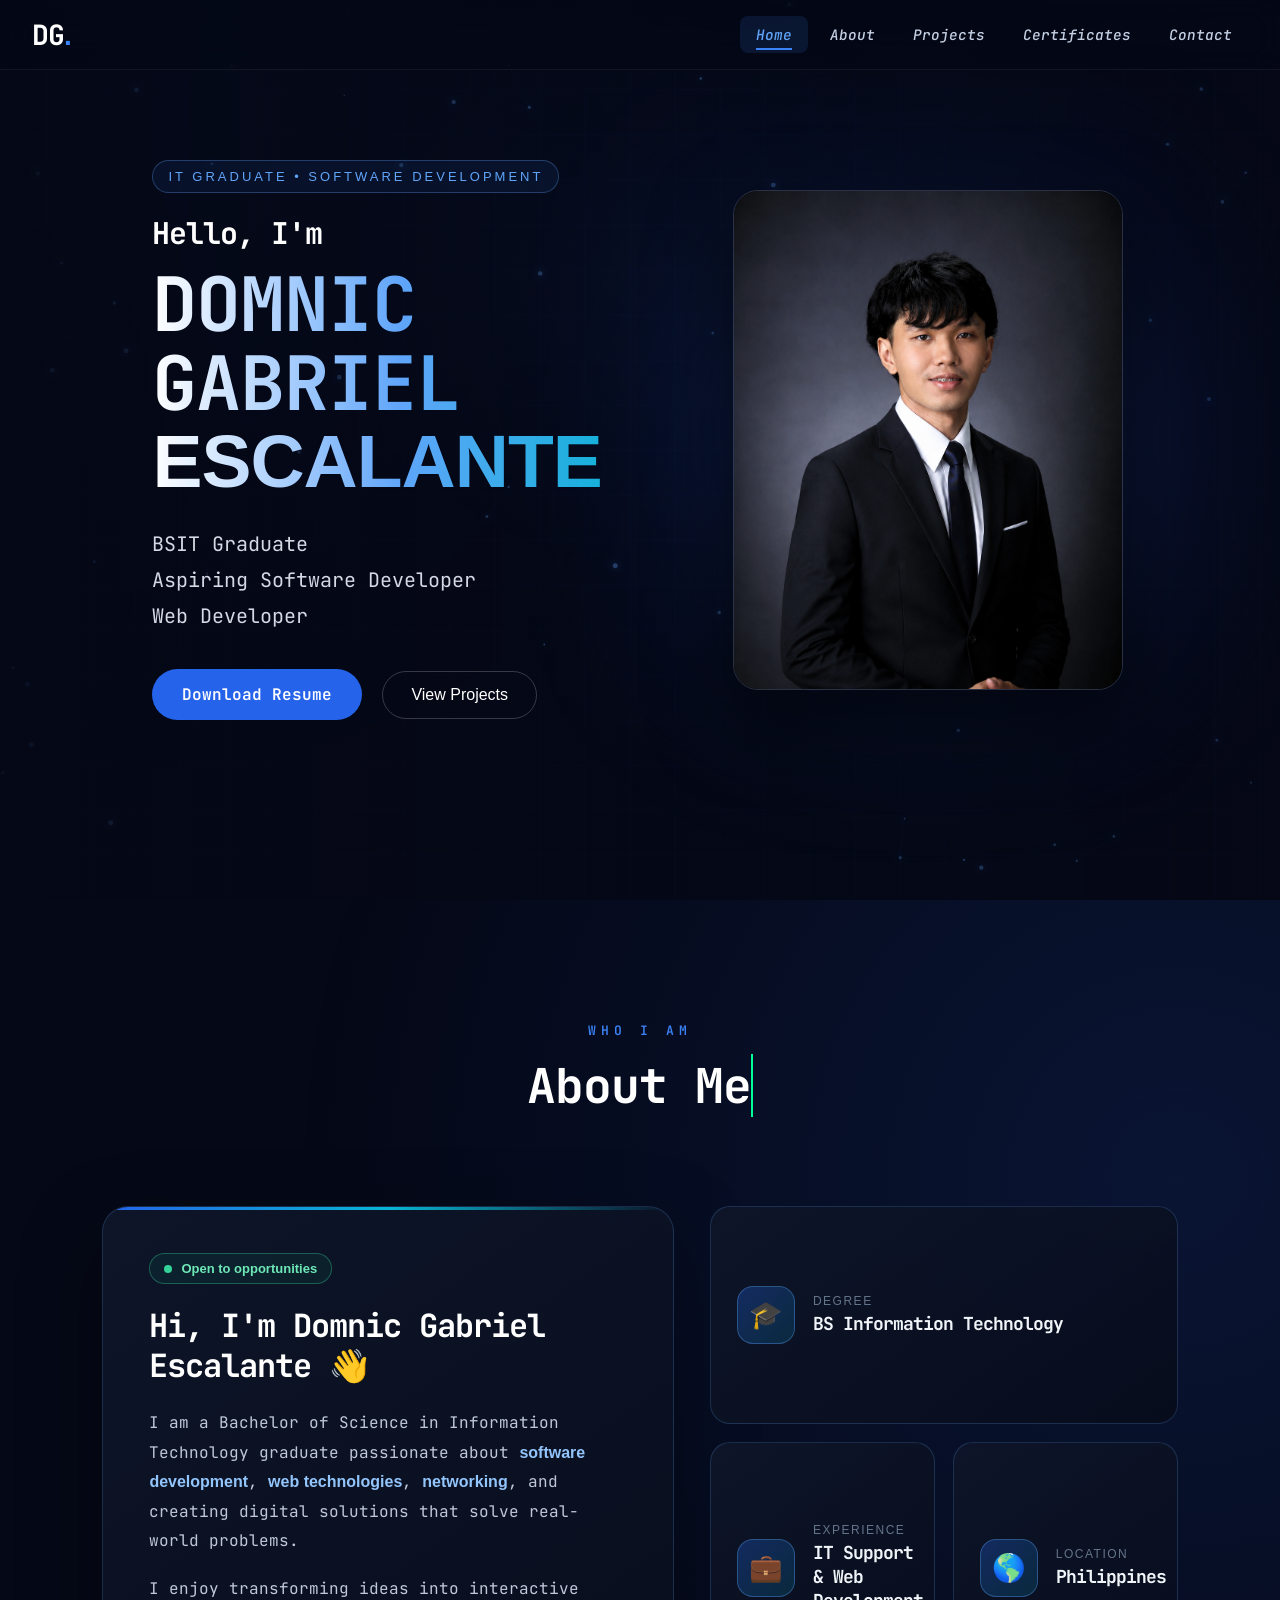
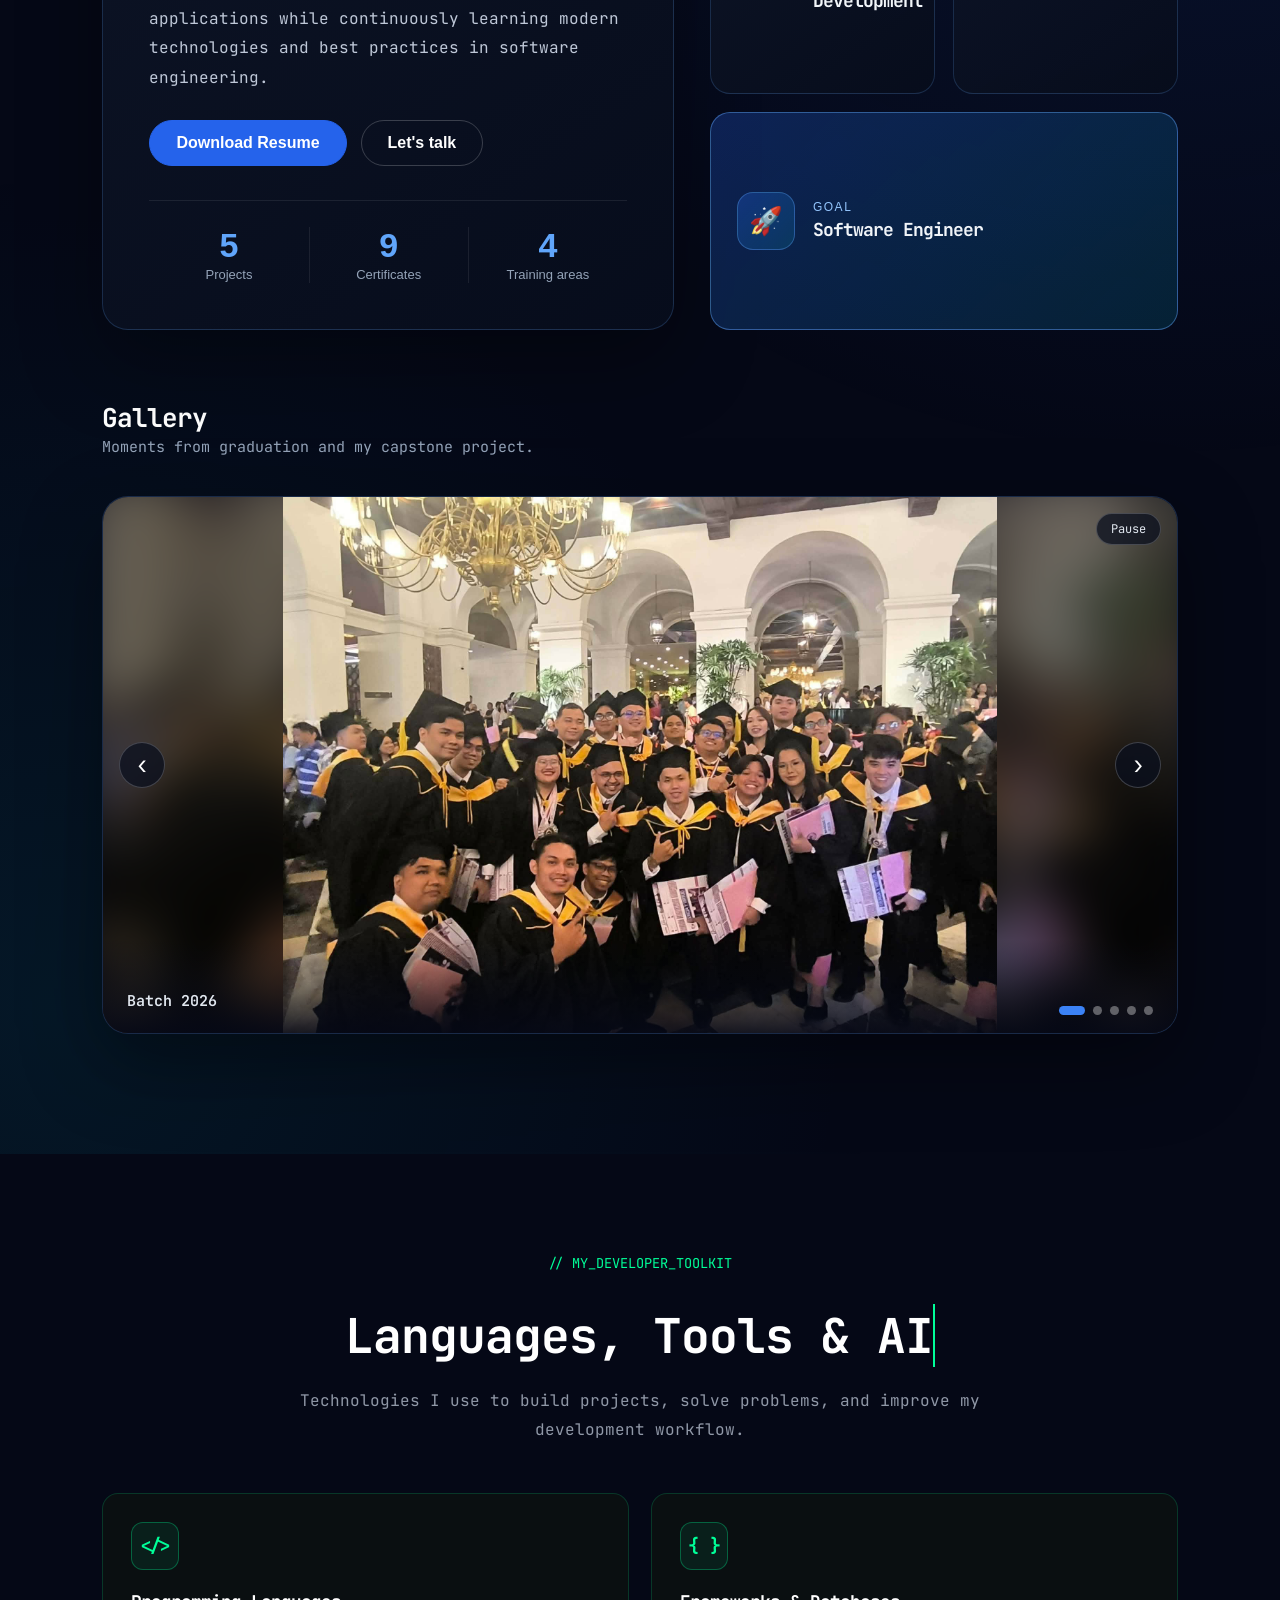
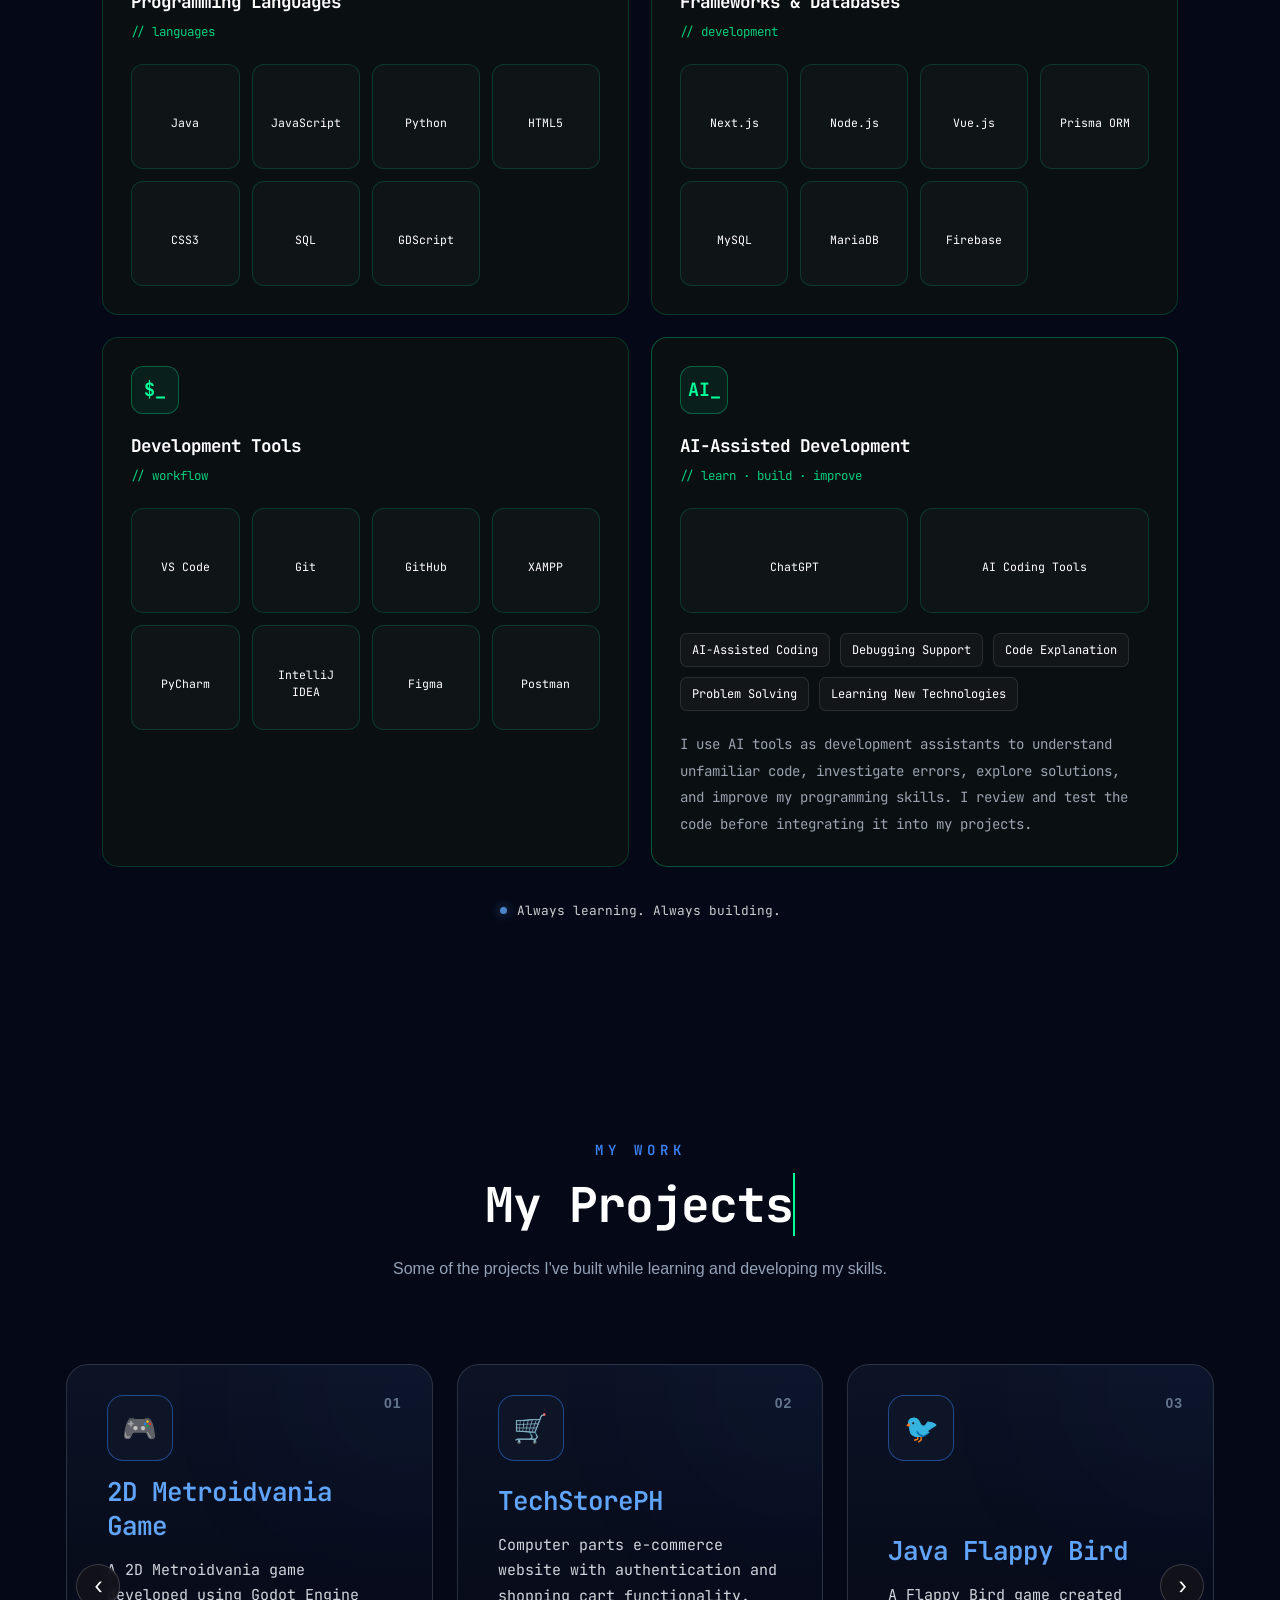
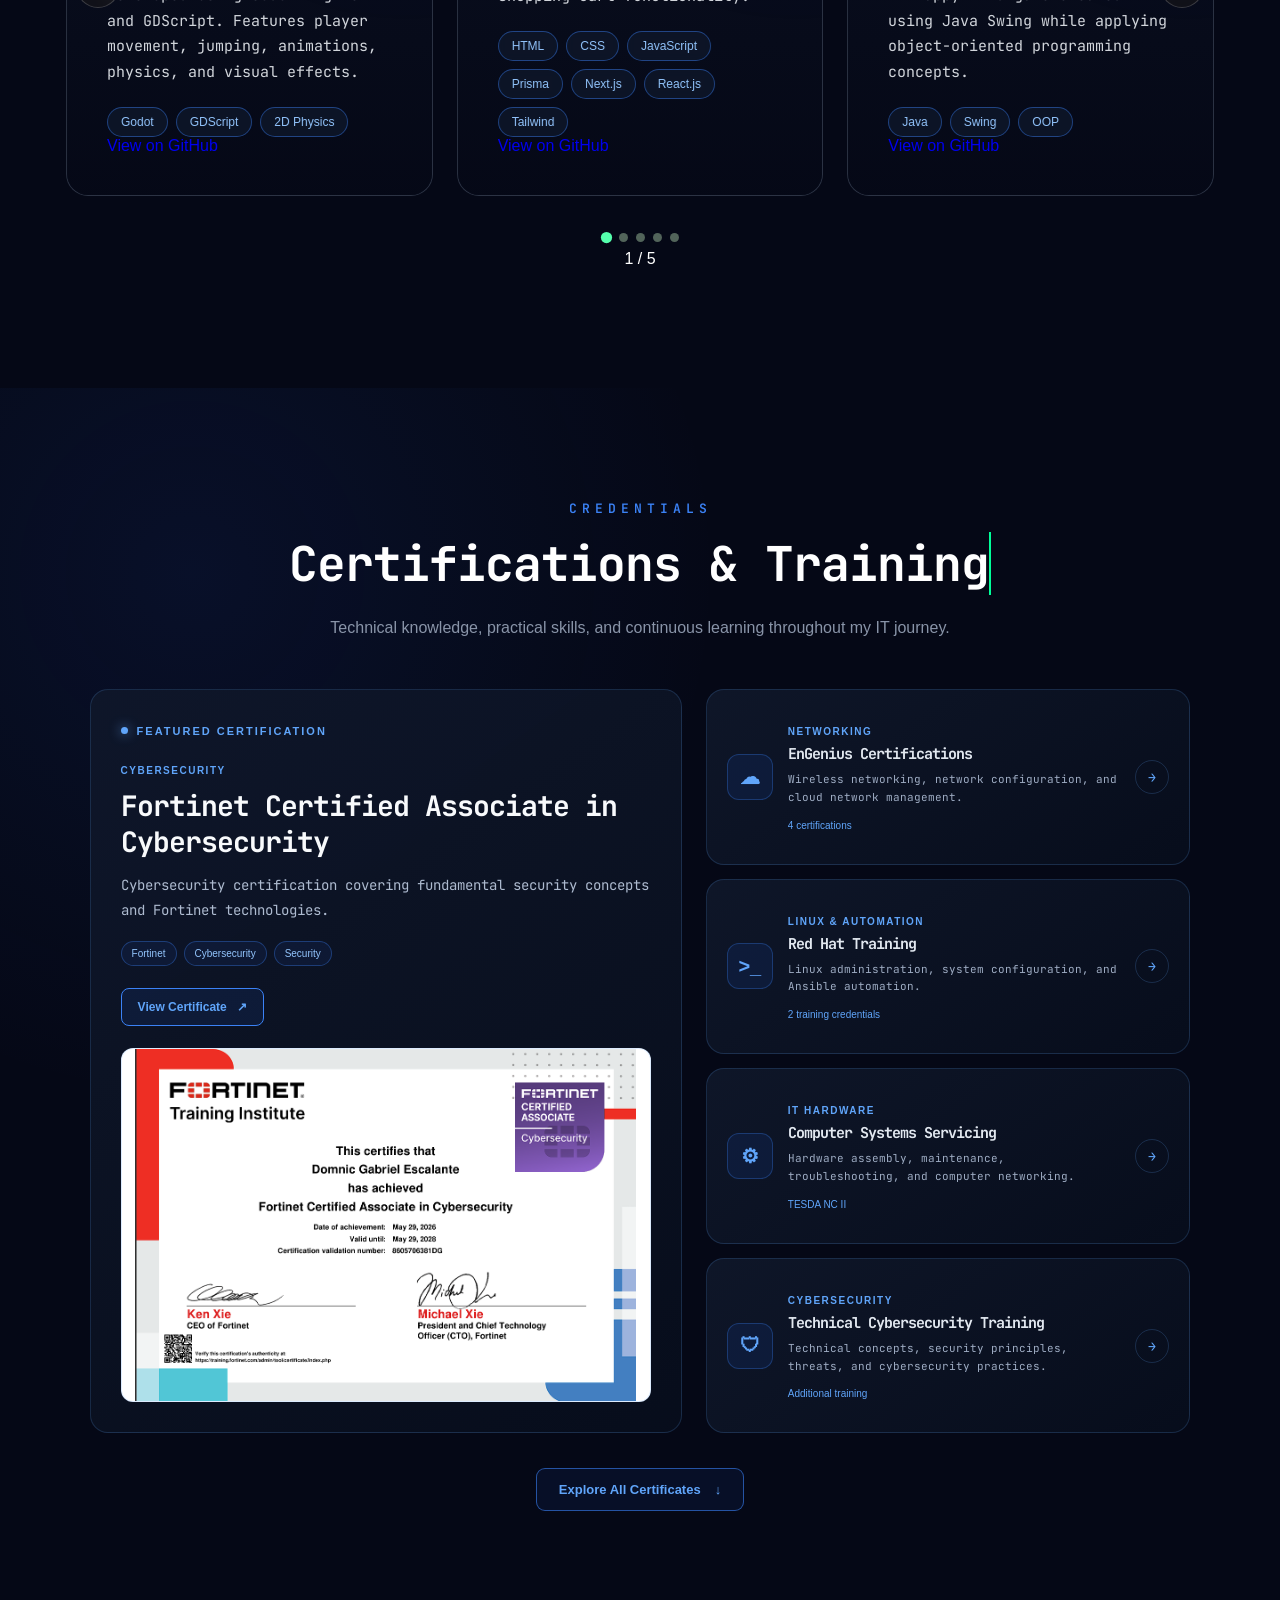
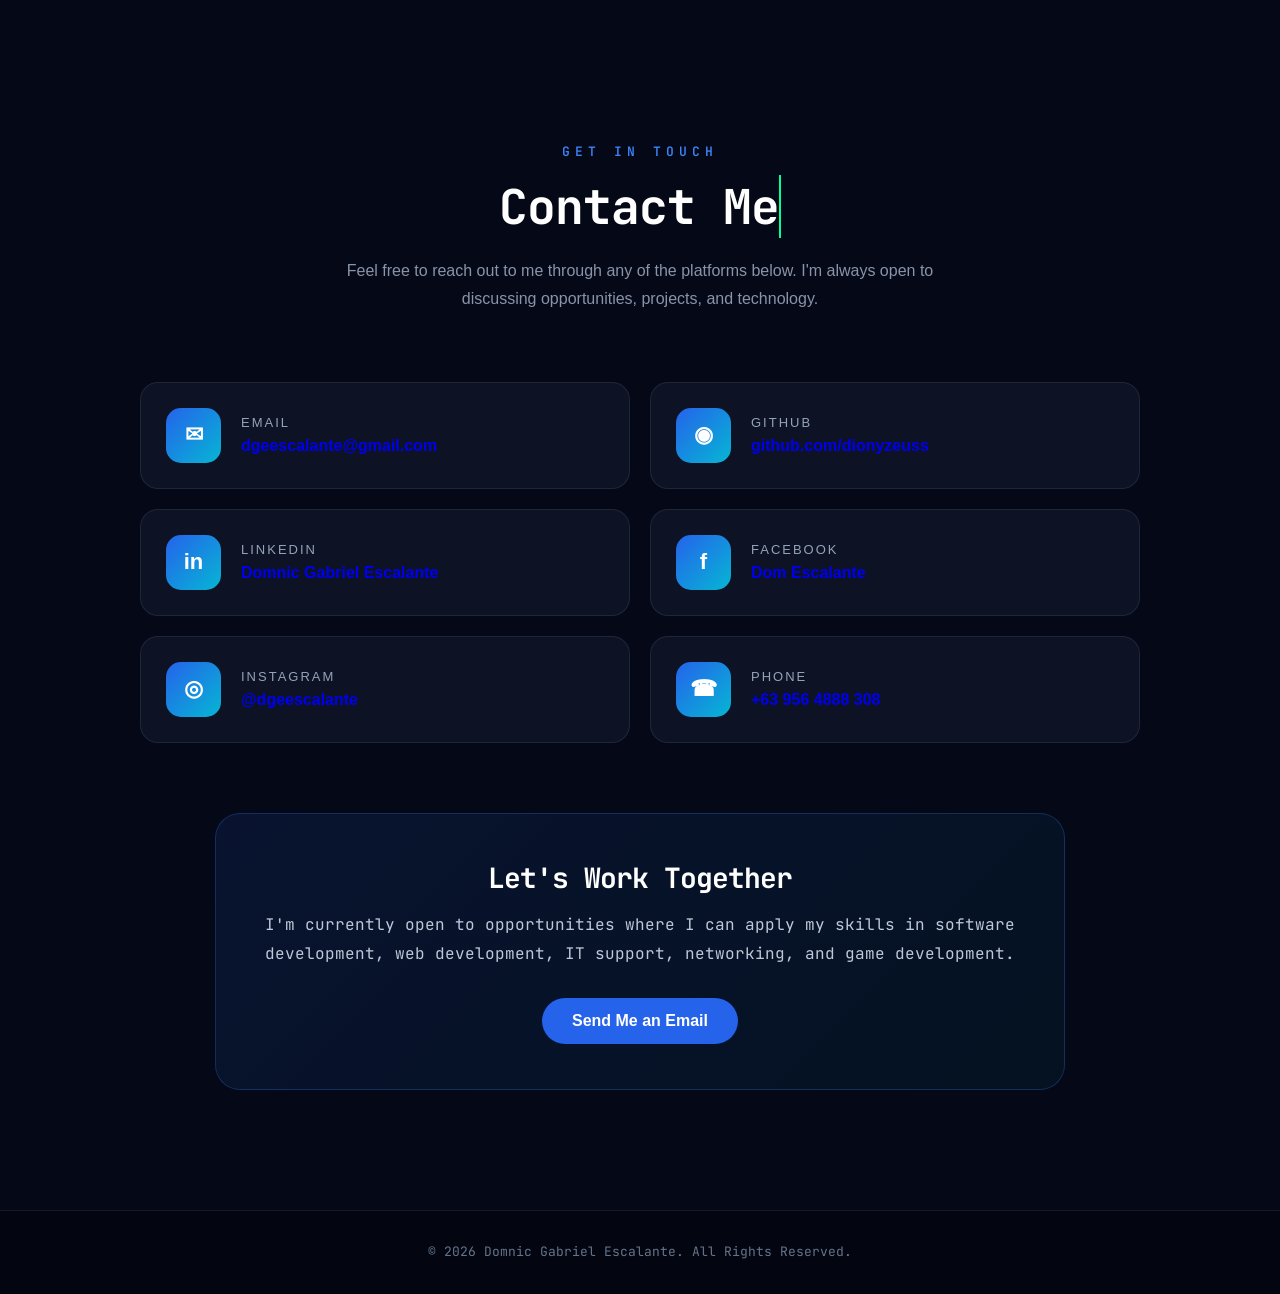
==== commit 8743db55: "changes in the design" ====
--- a/index.html
+++ b/index.html
@@ -11,9 +11,29 @@
     <title>Domnic Gabriel Escalante | Portfolio</title>
 
     <link rel="stylesheet" href="styles.css">
+
+
+    <!-- Google Fonts: Playfair Display -->
+    <link rel="preconnect" href="https://fonts.googleapis.com">
+    <link rel="preconnect" href="https://fonts.gstatic.com" crossorigin>
+    <link
+        href="https://fonts.googleapis.com/css2?family=Playfair+Display:ital,wght@0,500;0,600;1,500;1,600&display=swap"
+        rel="stylesheet">
+
+    <!-- Google Fonts: JetBrains Mono -->
+    <link rel="preconnect" href="https://fonts.googleapis.com">
+    <link rel="preconnect" href="https://fonts.gstatic.com" crossorigin>
+    <link href="https://fonts.googleapis.com/css2?family=JetBrains+Mono:wght@400;500;600;700&display=swap"
+        rel="stylesheet">
+
+    <!-- Developer Technology Icons -->
+    <link rel="stylesheet" href="https://cdn.jsdelivr.net/gh/devicons/devicon@v2.17.0/devicon.min.css">
 </head>
 
 <body>
+
+    <canvas id="bg-net" aria-hidden="true"></canvas>
+    <div id="scroll-progress" aria-hidden="true"></div>
 
     <!-- ================= COMPUTER BOOT-UP INTRO ================= -->
     <div id="boot-screen" class="boot-screen">
@@ -46,6 +66,7 @@
 
     <!-- ================= NAVIGATION ================= -->
     <header>
+
         <nav aria-label="Main navigation">
             <h2 class="logo">DG<span>.</span></h2>
 
@@ -114,7 +135,7 @@
     <section id="about" class="about-section">
         <div class="section-title">
             <p>WHO I AM</p>
-            <h2>About Me</h2>
+            <h2 class="typing-text">About Me</h2>
         </div>
 
         <div class="ab-wrap">
@@ -225,11 +246,218 @@
         </div>
     </section>
 
+
+    <!-- ================= TECH STACK ================= -->
+    <section id="tech-stack" class="tech-stack-section">
+        <div class="container">
+
+            <div class="section-heading">
+                <span class="section-label">// MY_DEVELOPER_TOOLKIT</span>
+                <br></br>
+                <h2 class="typing-text">Languages, Tools & AI</h2>
+                <p>
+                    Technologies I use to build projects, solve problems,
+                    and improve my development workflow.
+                </p>
+            </div>
+
+            <div class="tech-stack-grid">
+
+                <!-- PROGRAMMING LANGUAGES -->
+                <article class="tech-card">
+                    <div class="tech-card-icon">&lt;/&gt;</div>
+                    <h3>Programming Languages</h3>
+                    <p class="tech-card-subtitle">// languages</p>
+
+                    <div class="tech-icons">
+
+                        <div class="tech-item">
+                            <i class="devicon-java-plain colored" aria-hidden="true"></i>
+                            <span>Java</span>
+                        </div>
+
+                        <div class="tech-item">
+                            <i class="devicon-javascript-plain colored" aria-hidden="true"></i>
+                            <span>JavaScript</span>
+                        </div>
+
+                        <div class="tech-item">
+                            <i class="devicon-python-plain colored" aria-hidden="true"></i>
+                            <span>Python</span>
+                        </div>
+
+                        <div class="tech-item">
+                            <i class="devicon-html5-plain colored" aria-hidden="true"></i>
+                            <span>HTML5</span>
+                        </div>
+
+                        <div class="tech-item">
+                            <i class="devicon-css3-plain colored" aria-hidden="true"></i>
+                            <span>CSS3</span>
+                        </div>
+
+                        <div class="tech-item">
+                            <i class="devicon-mysql-plain colored" aria-hidden="true"></i>
+                            <span>SQL</span>
+                        </div>
+
+                        <div class="tech-item">
+                            <i class="devicon-godot-plain colored" aria-hidden="true"></i>
+                            <span>GDScript</span>
+                        </div>
+
+                    </div>
+                </article>
+
+                <!-- FRAMEWORKS AND DATABASES -->
+                <article class="tech-card">
+                    <div class="tech-card-icon">{ }</div>
+                    <h3>Frameworks & Databases</h3>
+                    <p class="tech-card-subtitle">// development</p>
+
+                    <div class="tech-icons">
+
+                        <div class="tech-item">
+                            <i class="devicon-nextjs-plain" aria-hidden="true"></i>
+                            <span>Next.js</span>
+                        </div>
+
+                        <div class="tech-item">
+                            <i class="devicon-nodejs-plain colored" aria-hidden="true"></i>
+                            <span>Node.js</span>
+                        </div>
+
+                        <div class="tech-item">
+                            <i class="devicon-vuejs-plain colored" aria-hidden="true"></i>
+                            <span>Vue.js</span>
+                        </div>
+
+                        <div class="tech-item">
+                            <i class="devicon-prisma-original" aria-hidden="true"></i>
+                            <span>Prisma ORM</span>
+                        </div>
+
+                        <div class="tech-item">
+                            <i class="devicon-mysql-plain colored" aria-hidden="true"></i>
+                            <span>MySQL</span>
+                        </div>
+
+                        <div class="tech-item">
+                            <i class="devicon-mariadb-original colored" aria-hidden="true"></i>
+                            <span>MariaDB</span>
+                        </div>
+
+                        <div class="tech-item">
+                            <i class="devicon-firebase-plain colored" aria-hidden="true"></i>
+                            <span>Firebase</span>
+                        </div>
+
+                    </div>
+                </article>
+
+                <!-- DEVELOPMENT TOOLS -->
+                <article class="tech-card">
+                    <div class="tech-card-icon">$_</div>
+                    <h3>Development Tools</h3>
+                    <p class="tech-card-subtitle">// workflow</p>
+
+                    <div class="tech-icons">
+
+                        <div class="tech-item">
+                            <i class="devicon-vscode-plain colored" aria-hidden="true"></i>
+                            <span>VS Code</span>
+                        </div>
+
+                        <div class="tech-item">
+                            <i class="devicon-git-plain colored" aria-hidden="true"></i>
+                            <span>Git</span>
+                        </div>
+
+                        <div class="tech-item">
+                            <i class="devicon-github-original" aria-hidden="true"></i>
+                            <span>GitHub</span>
+                        </div>
+
+                        <div class="tech-item">
+                            <i class="devicon-apache-plain colored" aria-hidden="true"></i>
+                            <span>XAMPP</span>
+                        </div>
+
+                        <div class="tech-item">
+                            <i class="devicon-pycharm-plain colored" aria-hidden="true"></i>
+                            <span>PyCharm</span>
+                        </div>
+
+                        <div class="tech-item">
+                            <i class="devicon-intellij-plain colored" aria-hidden="true"></i>
+                            <span>IntelliJ IDEA</span>
+                        </div>
+
+                        <div class="tech-item">
+                            <i class="devicon-figma-plain colored" aria-hidden="true"></i>
+                            <span>Figma</span>
+                        </div>
+
+                        <div class="tech-item">
+                            <i class="devicon-postman-plain colored" aria-hidden="true"></i>
+                            <span>Postman</span>
+                        </div>
+
+                    </div>
+                </article>
+
+                <!-- AI WORKFLOW -->
+                <article class="tech-card ai-card">
+                    <div class="tech-card-icon">AI_</div>
+                    <h3>AI-Assisted Development</h3>
+                    <p class="tech-card-subtitle">// learn · build · improve</p>
+
+                    <div class="tech-icons">
+
+                        <div class="tech-item">
+                            <i class="devicon-openai-plain" aria-hidden="true"></i>
+                            <span>ChatGPT</span>
+                        </div>
+
+                        <div class="tech-item">
+                            <i class="devicon-githubcopilot-plain" aria-hidden="true"></i>
+                            <span>AI Coding Tools</span>
+                        </div>
+
+                    </div>
+
+                    <div class="tech-tags">
+                        <span>AI-Assisted Coding</span>
+                        <span>Debugging Support</span>
+                        <span>Code Explanation</span>
+                        <span>Problem Solving</span>
+                        <span>Learning New Technologies</span>
+                    </div>
+
+                    <p class="ai-description">
+                        I use AI tools as development assistants to understand
+                        unfamiliar code, investigate errors, explore solutions,
+                        and improve my programming skills. I review and test
+                        the code before integrating it into my projects.
+                    </p>
+                </article>
+
+            </div>
+
+            <div class="tech-stack-footer">
+                <span class="status-dot"></span>
+                Always learning. Always building.
+            </div>
+
+        </div>
+    </section>
+
+
     <!-- ================= PROJECTS ================= -->
     <section id="projects" class="projects-section">
         <div class="section-title">
             <p>MY WORK</p>
-            <h2>Projects</h2>
+            <h2 class="typing-text">My Projects</h2>
             <span>
                 Some of the projects I've built while learning and developing
                 my skills.
@@ -429,7 +657,7 @@
     <section id="certificates" class="certificates-section">
         <div class="section-title">
             <p>CREDENTIALS</p>
-            <h2>Certifications &amp; Training</h2>
+            <h2 class="typing-text">Certifications &amp; Training</h2>
             <span>
                 Technical knowledge, practical skills, and continuous learning
                 throughout my IT journey.
@@ -761,7 +989,7 @@
     <section id="contact" class="contact-section">
         <div class="section-title">
             <p>GET IN TOUCH</p>
-            <h2>Contact Me</h2>
+            <h2 class="typing-text">Contact Me</h2>
             <span>
                 Feel free to reach out to me through any of the platforms below.
                 I'm always open to discussing opportunities, projects, and technology.
--- a/styles.css
+++ b/styles.css
@@ -95,6 +95,14 @@
     border-bottom: 1px solid rgba(255, 255, 255, .08);
 
     z-index: 1000;
+}
+
+#nav-menu li a {
+    font-family: 'Playfair Display', serif;
+    font-size: 1.05rem;
+    font-weight: 500;
+    font-style: italic;
+    letter-spacing: 0.5px;
 }
 
 nav {
@@ -596,14 +604,323 @@
 }
 @media (hover:none){.abg-zone{display:none}}
 
+.typing-text {
+    display: inline-block;
+    overflow: hidden;
+    white-space: nowrap;
+    max-width: 100%;
+    border-right: 2px solid #00ff99;
+    animation: typing-cursor 0.8s steps(1) infinite;
+}
+
+@keyframes typing-cursor {
+    50% {
+        border-color: transparent;
+    }
+}
+
+@media (prefers-reduced-motion: reduce) {
+    .typing-text {
+        animation: none;
+        border-right: none;
+        white-space: normal;
+    }
+}
+
+
+/* =========================================
+   TECH STACK ICONS
+========================================= */
+
+.tech-icons {
+    display: grid;
+    grid-template-columns: repeat(auto-fit, minmax(85px, 1fr));
+    gap: 12px;
+    margin-top: 22px;
+}
+
+.tech-item {
+    display: flex;
+    flex-direction: column;
+    align-items: center;
+    justify-content: center;
+    gap: 12px;
+    min-width: 0;
+    min-height: 105px;
+    padding: 14px 8px;
+    border: 1px solid rgba(0, 255, 153, 0.16);
+    border-radius: 12px;
+    background: rgba(255, 255, 255, 0.025);
+    transition:
+        transform 0.25s ease,
+        border-color 0.25s ease,
+        background 0.25s ease,
+        box-shadow 0.25s ease;
+}
+
+.tech-item i {
+    font-size: 2.4rem;
+    line-height: 1;
+}
+
+.tech-item span {
+    font-family: 'JetBrains Mono', monospace;
+    font-size: 0.72rem;
+    line-height: 1.5;
+    text-align: center;
+    overflow-wrap: anywhere;
+}
+
+.tech-item:hover {
+    transform: translateY(-4px);
+    border-color: #00ff99;
+    background: rgba(0, 255, 153, 0.06);
+    box-shadow: 0 6px 18px rgba(0, 255, 153, 0.06);
+}
+
+/* Text-based AI icon */
+.tech-text-icon {
+    display: flex;
+    align-items: center;
+    justify-content: center;
+    width: 42px;
+    height: 42px;
+    border: 1px solid rgba(0, 255, 153, 0.4);
+    border-radius: 10px;
+    color: #00ff99;
+    background: rgba(0, 255, 153, 0.08);
+    font-family: 'JetBrains Mono', monospace;
+    font-size: 1rem !important;
+    font-weight: 700;
+}
+
+/* AI card spacing */
+.ai-card .tech-tags {
+    margin-top: 20px;
+}
+
+/* Mobile layout */
+@media (max-width: 480px) {
+    .tech-icons {
+        grid-template-columns: repeat(3, minmax(0, 1fr));
+        gap: 8px;
+    }
+
+    .tech-item {
+        min-height: 90px;
+        padding: 12px 5px;
+        gap: 10px;
+    }
+
+    .tech-item i {
+        font-size: 2rem;
+    }
+
+    .tech-item span {
+        font-size: 0.65rem;
+    }
+}
+
+/* Respect reduced-motion preferences */
+@media (prefers-reduced-motion: reduce) {
+    .tech-item {
+        transition: none;
+    }
+
+    .tech-item:hover {
+        transform: none;
+    }
+}
+
+
+
+/* =========================================
+   TECH STACK & AI WORKFLOW
+========================================= */
+
+.tech-stack-section {
+    position: relative;
+    padding: 100px 8%;
+    overflow: hidden;
+}
+
+.tech-stack-section .section-heading {
+    max-width: 720px;
+    margin: 0 auto 48px;
+    text-align: center;
+}
+
+.tech-stack-section .section-label {
+    display: inline-block;
+    margin-bottom: 14px;
+    color: #00ff99;
+    font-family: 'JetBrains Mono', monospace;
+    font-size: 0.85rem;
+}
+
+.tech-stack-section .section-heading h2 {
+    margin-bottom: 16px;
+    font-size: clamp(1.8rem, 4vw, 3rem);
+}
+
+.tech-stack-section .section-heading h2 span {
+    color: #00ff99;
+}
+
+.tech-stack-section .section-heading p {
+    line-height: 1.8;
+    opacity: 0.75;
+}
+
+.tech-stack-grid {
+    display: grid;
+    grid-template-columns: repeat(2, minmax(0, 1fr));
+    gap: 22px;
+    max-width: 1150px;
+    margin: 0 auto;
+}
+
+.tech-card {
+    padding: 28px;
+    border: 1px solid rgba(0, 255, 153, 0.17);
+    border-radius: 16px;
+    background: rgba(12, 18, 16, 0.75);
+    transition:
+        transform 0.3s ease,
+        border-color 0.3s ease,
+        box-shadow 0.3s ease;
+}
+
+.tech-card:hover {
+    transform: translateY(-5px);
+    border-color: rgba(0, 255, 153, 0.65);
+    box-shadow: 0 12px 35px rgba(0, 255, 153, 0.07);
+}
+
+.tech-card-icon {
+    display: inline-flex;
+    align-items: center;
+    justify-content: center;
+    width: 48px;
+    height: 48px;
+    margin-bottom: 20px;
+    border: 1px solid rgba(0, 255, 153, 0.3);
+    border-radius: 12px;
+    color: #00ff99;
+    background: rgba(0, 255, 153, 0.07);
+    font-family: 'JetBrains Mono', monospace;
+    font-size: 1.15rem;
+    font-weight: 700;
+}
+
+.tech-card h3 {
+    margin-bottom: 8px;
+    font-size: 1.1rem;
+}
+
+.tech-card-subtitle {
+    margin-bottom: 20px;
+    color: #00ff99;
+    font-family: 'JetBrains Mono', monospace;
+    font-size: 0.78rem;
+    opacity: 0.8;
+}
+
+.tech-tags {
+    display: flex;
+    flex-wrap: wrap;
+    gap: 10px;
+}
+
+.tech-tags span {
+    display: inline-block;
+    padding: 8px 11px;
+    border: 1px solid rgba(255, 255, 255, 0.1);
+    border-radius: 7px;
+    color: inherit;
+    font-family: 'JetBrains Mono', monospace;
+    font-size: 0.75rem;
+    overflow-wrap: anywhere;
+    background: rgba(255, 255, 255, 0.035);
+    transition:
+        color 0.25s ease,
+        border-color 0.25s ease,
+        background 0.25s ease;
+}
+
+.tech-tags span:hover {
+    color: #00ff99;
+    border-color: rgba(0, 255, 153, 0.45);
+    background: rgba(0, 255, 153, 0.07);
+}
+
+.ai-card {
+    border-color: rgba(0, 255, 153, 0.3);
+}
+
+.ai-description {
+    margin-top: 20px;
+    font-size: 0.88rem;
+    line-height: 1.9;
+    opacity: 0.8;
+}
+
+.tech-stack-footer {
+    display: flex;
+    align-items: center;
+    justify-content: center;
+    gap: 10px;
+    margin-top: 35px;
+    font-family: 'JetBrains Mono', monospace;
+    font-size: 0.8rem;
+    opacity: 0.8;
+}
+
+.status-dot {
+    width: 8px;
+    height: 8px;
+    flex-shrink: 0;
+    border-radius: 50%;
+    background: #00ff99;
+    box-shadow: 0 0 10px rgba(0, 255, 153, 0.7);
+}
+
+/* Responsive layout */
+@media (max-width: 768px) {
+    .tech-stack-section {
+        padding: 70px 5%;
+    }
+
+    .tech-stack-grid {
+        grid-template-columns: 1fr;
+        gap: 16px;
+    }
+
+    .tech-card {
+        padding: 22px;
+    }
+}
+
+@media (prefers-reduced-motion: reduce) {
+    .tech-card,
+    .tech-tags span {
+        transition: none;
+    }
+
+    .tech-card:hover {
+        transform: none;
+    }
+}
+
 
 /* =====================================================
    PROJECTS
 ===================================================== */
 
 .projects-section {
-
-    background: #070b1a;
+    position: relative;
+    background: transparent;
+    isolation: isolate;
 }
 
 
@@ -3087,4 +3404,134 @@
 .ab-wrap>.ab-gallery{margin:0}
 .ab-gallery{max-height:620px}
 .ab-main h3{font-size:clamp(24px,2.5vw,32px)}
-.abg-head{padding:0}+.abg-head{padding:0}
+
+/* ========================================
+   DEVELOPER / PROGRAMMING FONT THEME
+======================================== */
+
+body {
+    font-family: 'JetBrains Mono', monospace;
+}
+
+/* Main headings */
+h1,
+h2,
+h3,
+h4 {
+    font-family: 'JetBrains Mono', monospace;
+    font-weight: 700;
+    letter-spacing: -1px;
+}
+
+/* Paragraphs and descriptions */
+p,
+li,
+label,
+input,
+textarea,
+button {
+    font-family: 'JetBrains Mono', monospace;
+}
+
+/* Navigation links */
+#nav-menu li a {
+    font-family: 'JetBrains Mono', monospace;
+    font-size: 0.9rem;
+    font-weight: 500;
+    letter-spacing: 0;
+}
+
+/* Logo */
+.logo {
+    font-family: 'JetBrains Mono', monospace;
+    font-weight: 700;
+}
+
+/* Project and certificate titles */
+.project h3,
+.certificate-card h3 {
+    font-weight: 600;
+}
+
+/* Code-like text selection */
+::selection {
+    background: #00ff99;
+    color: #080808;
+}
+
+/* =========================================
+   ANIMATED DIGITAL BACKGROUND
+========================================= */
+
+#bg-net {
+    position: fixed;
+    inset: 0;
+    width: 100%;
+    height: 100%;
+    pointer-events: none;
+    z-index: 0;
+}
+
+/* Keep the website content above the background */
+header,
+section,
+footer {
+    position: relative;
+    z-index: 1;
+}
+
+/* Preserve the fixed header */
+header {
+    position: fixed;
+    z-index: 1000;
+}
+
+/* Soft blue ambient glow */
+body::after {
+    content: "";
+    position: fixed;
+    inset: 0;
+    z-index: 0;
+    pointer-events: none;
+    background:
+        radial-gradient(
+            500px circle at var(--mx, 50%) var(--my, 30%),
+            rgba(59, 130, 246, 0.10),
+            transparent 60%
+        ),
+        linear-gradient(
+            rgba(37, 99, 235, 0.025) 1px,
+            transparent 1px
+        ),
+        linear-gradient(
+            90deg,
+            rgba(37, 99, 235, 0.025) 1px,
+            transparent 1px
+        );
+    background-size: auto, 45px 45px, 45px 45px;
+}
+
+/* Scroll progress indicator */
+#scroll-progress {
+    position: fixed;
+    top: 0;
+    left: 0;
+    height: 3px;
+    width: 0;
+    z-index: 2001;
+    pointer-events: none;
+    background: linear-gradient(90deg, #2563eb, #06b6d4);
+    box-shadow: 0 0 12px rgba(59, 130, 246, 0.8);
+}
+
+/* Don't animate the background for reduced-motion users */
+@media (prefers-reduced-motion: reduce) {
+    #bg-net {
+        display: none;
+    }
+
+    body::after {
+        background: none;
+    }
+}
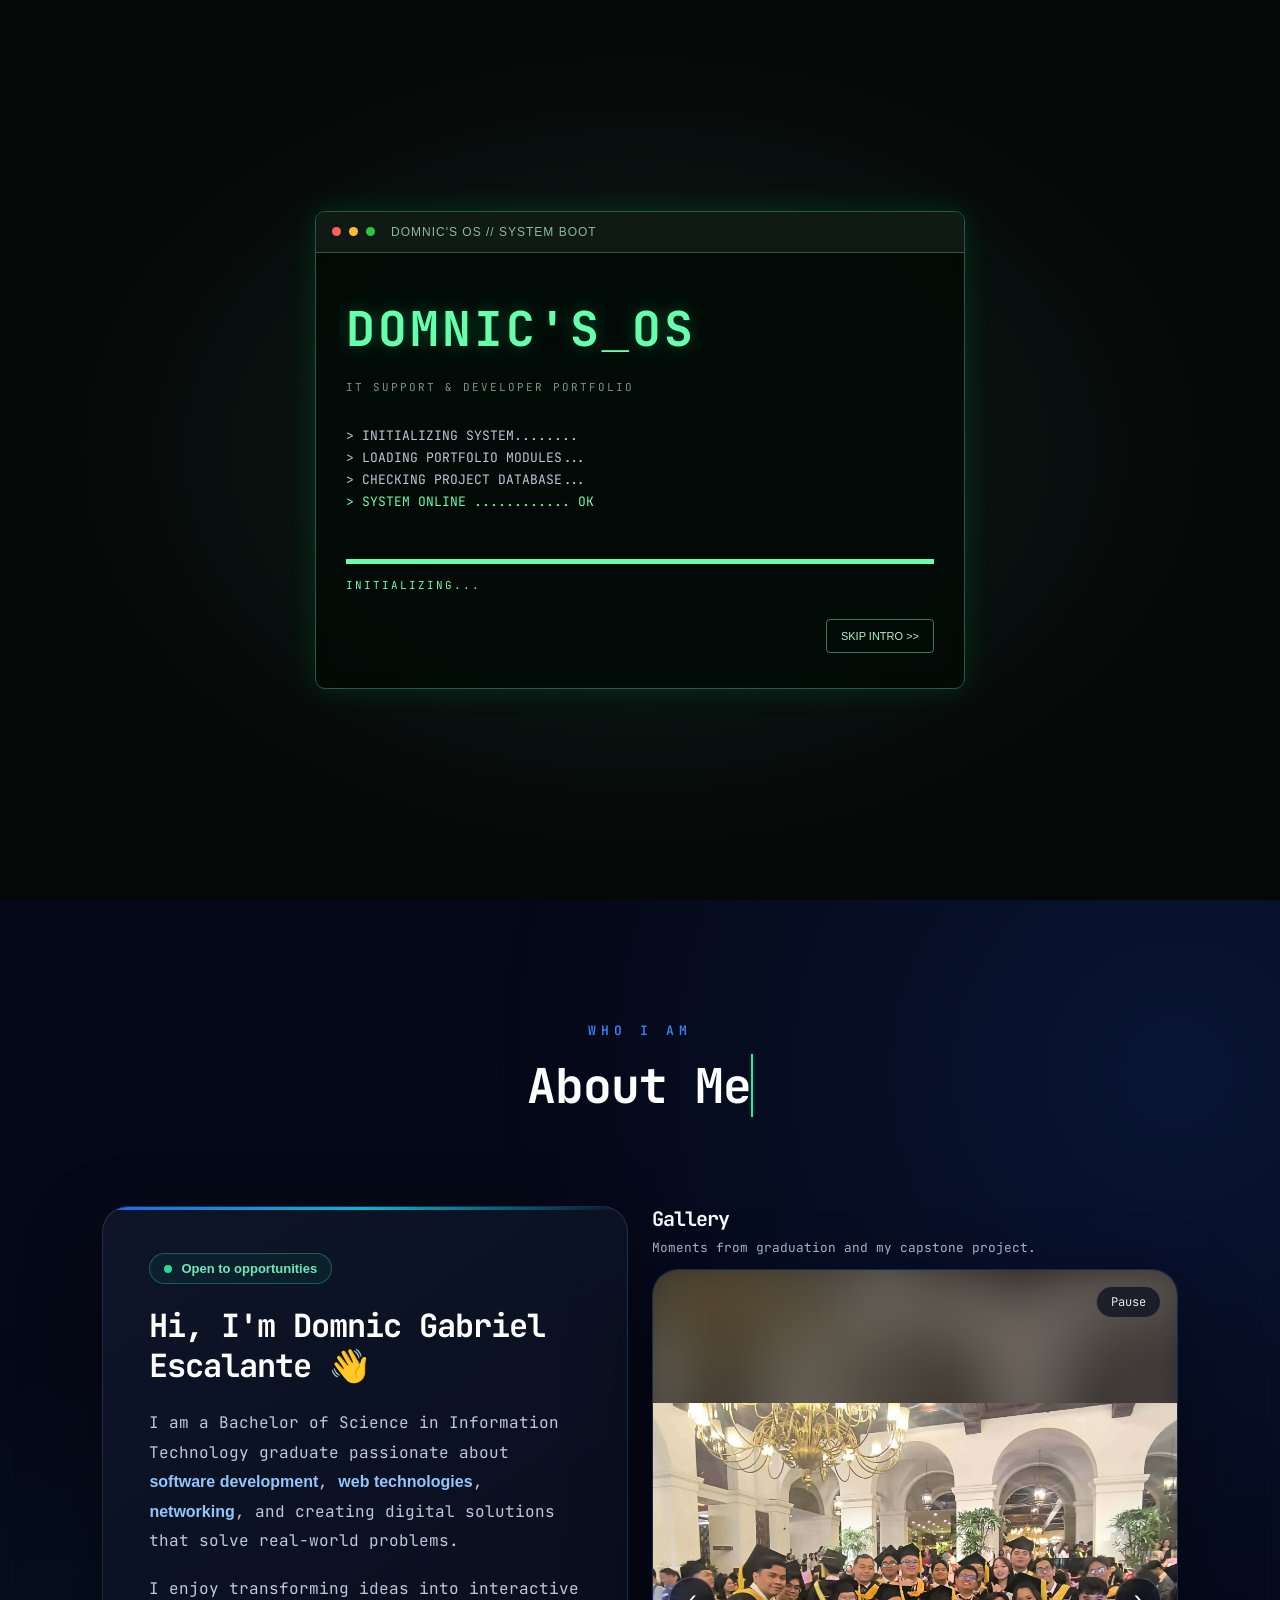
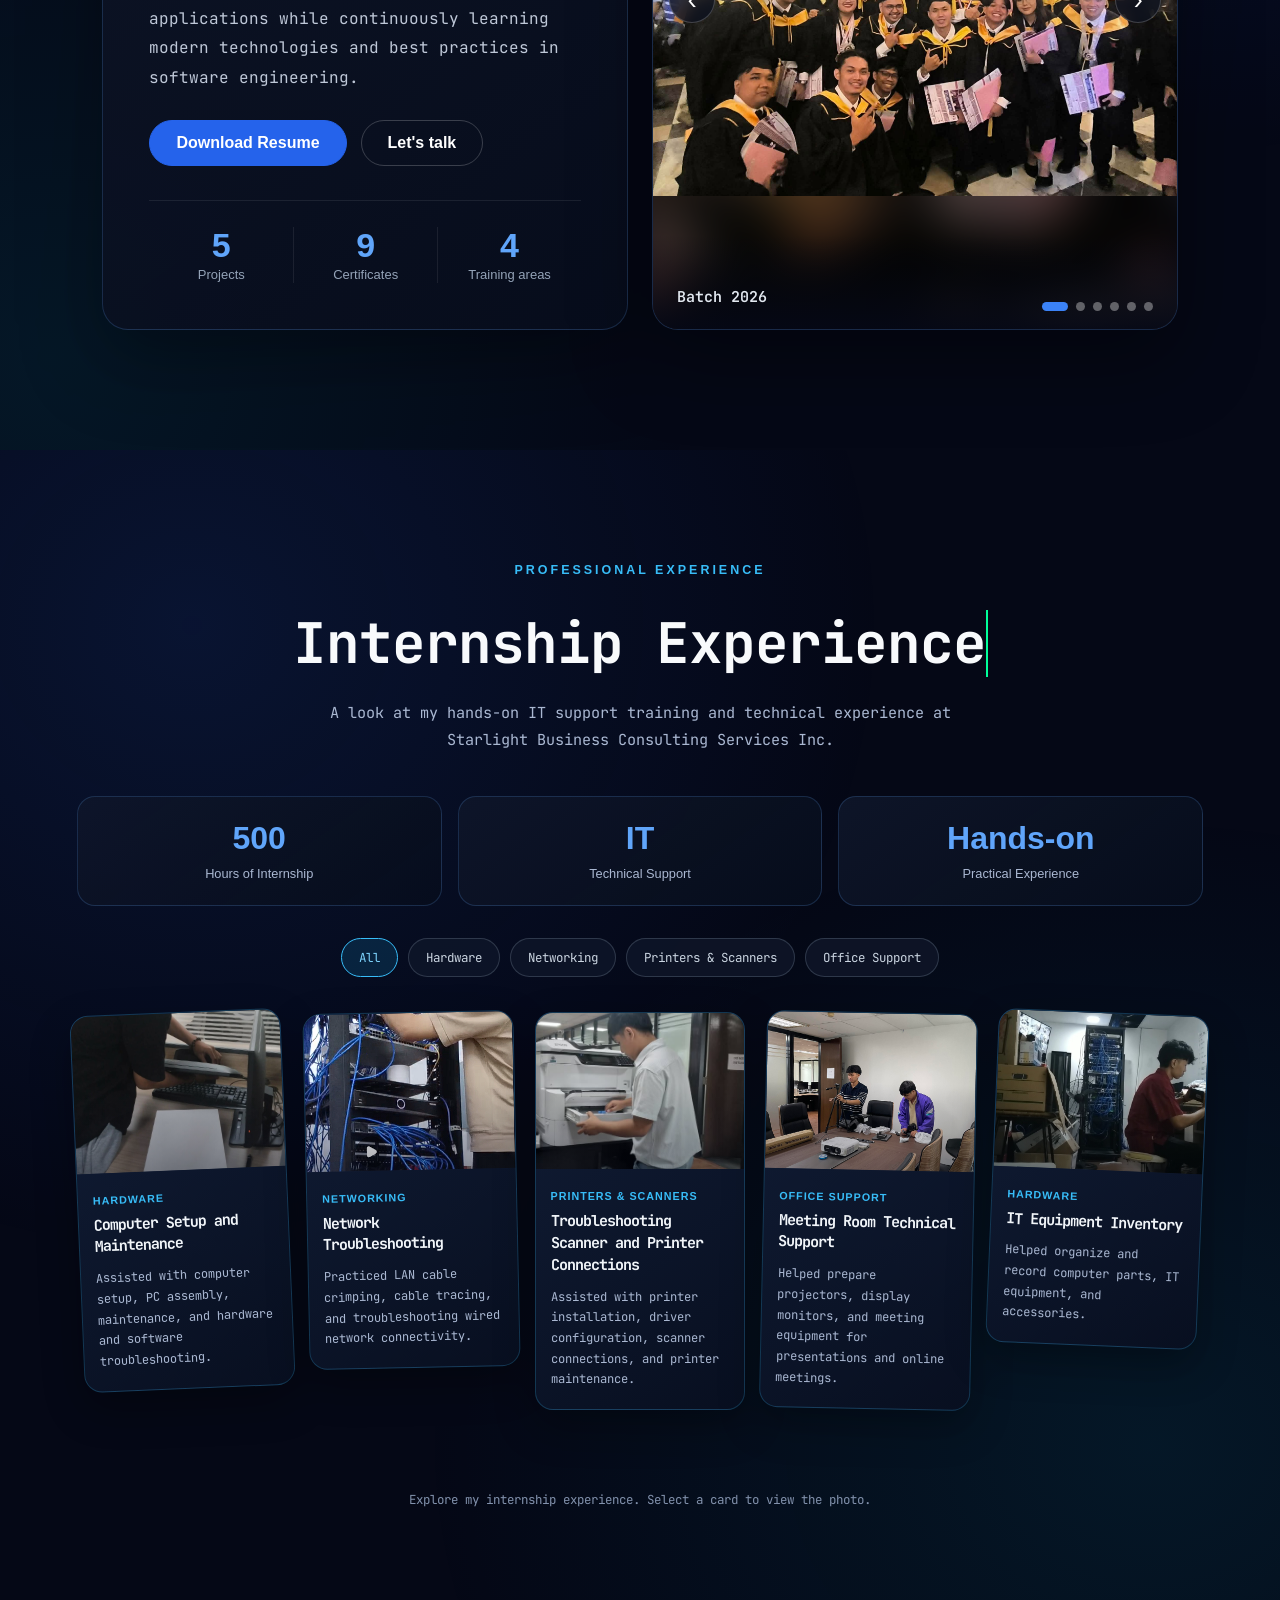
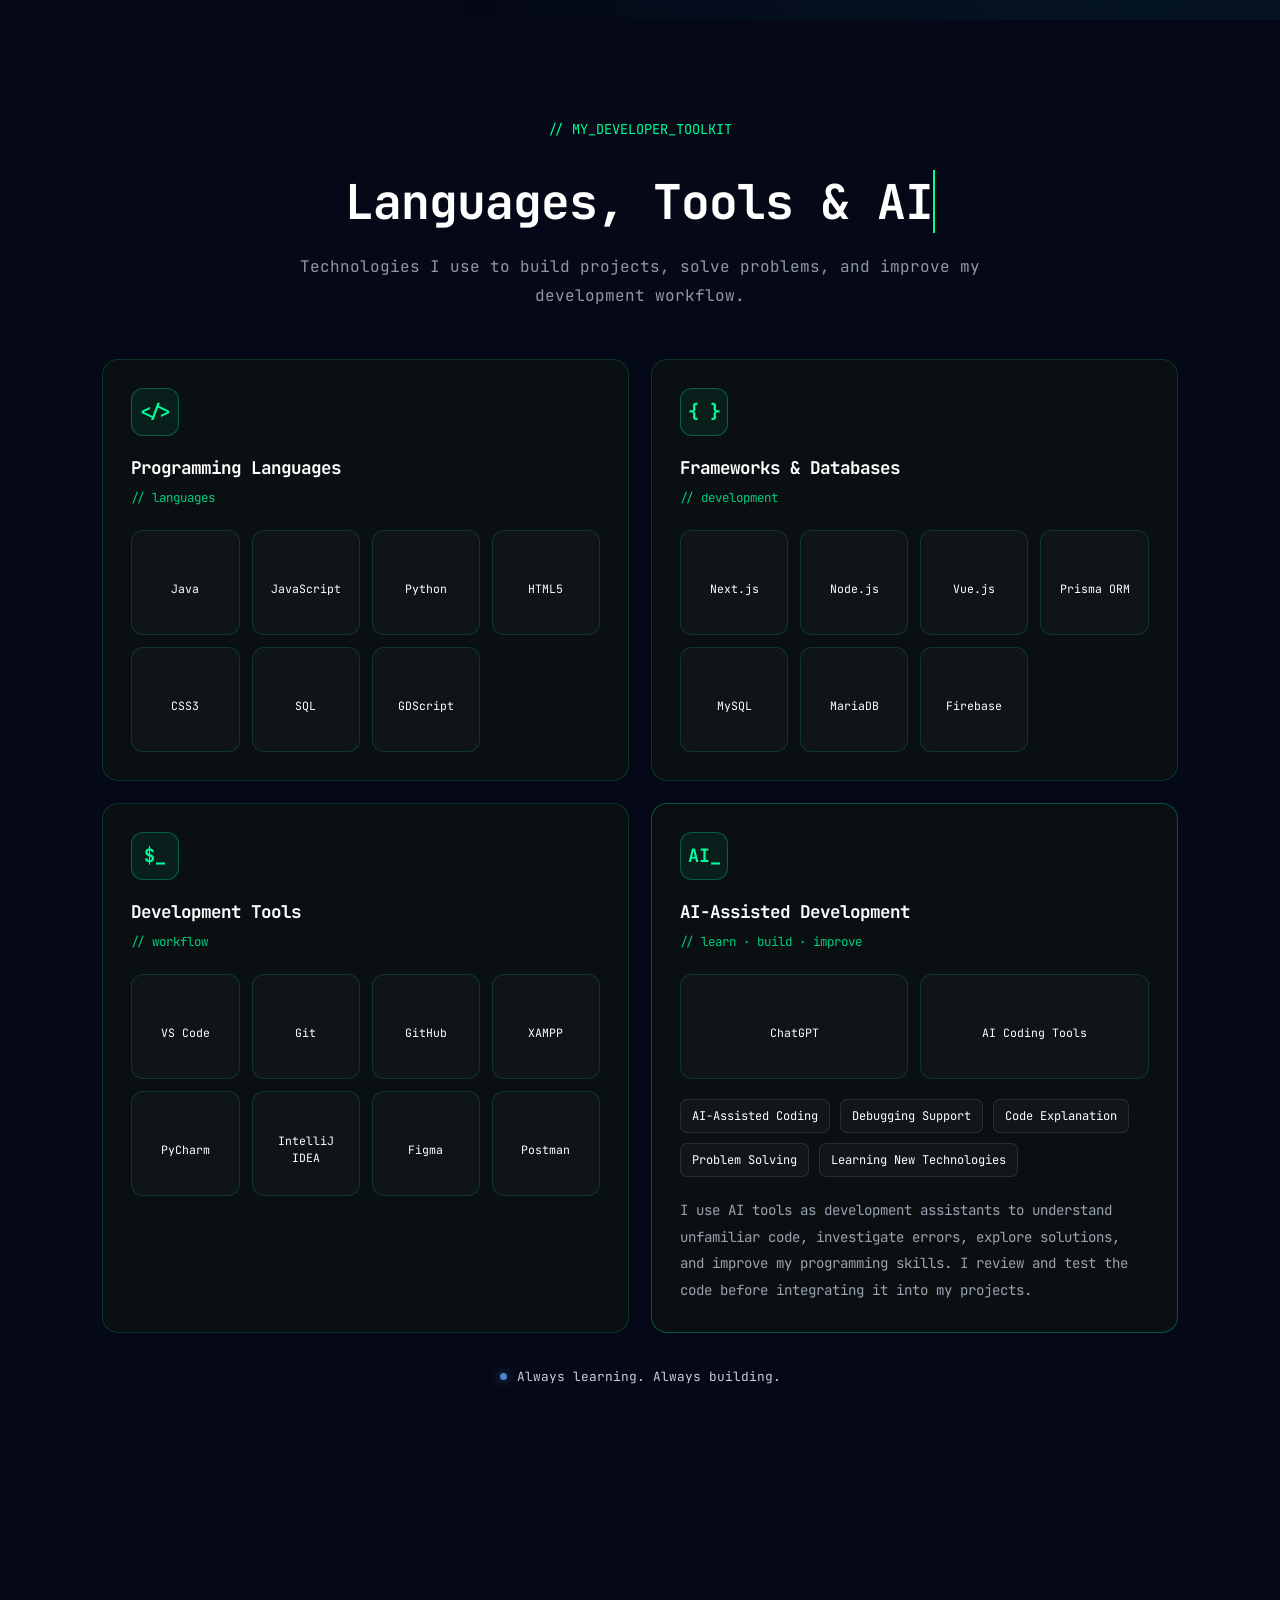
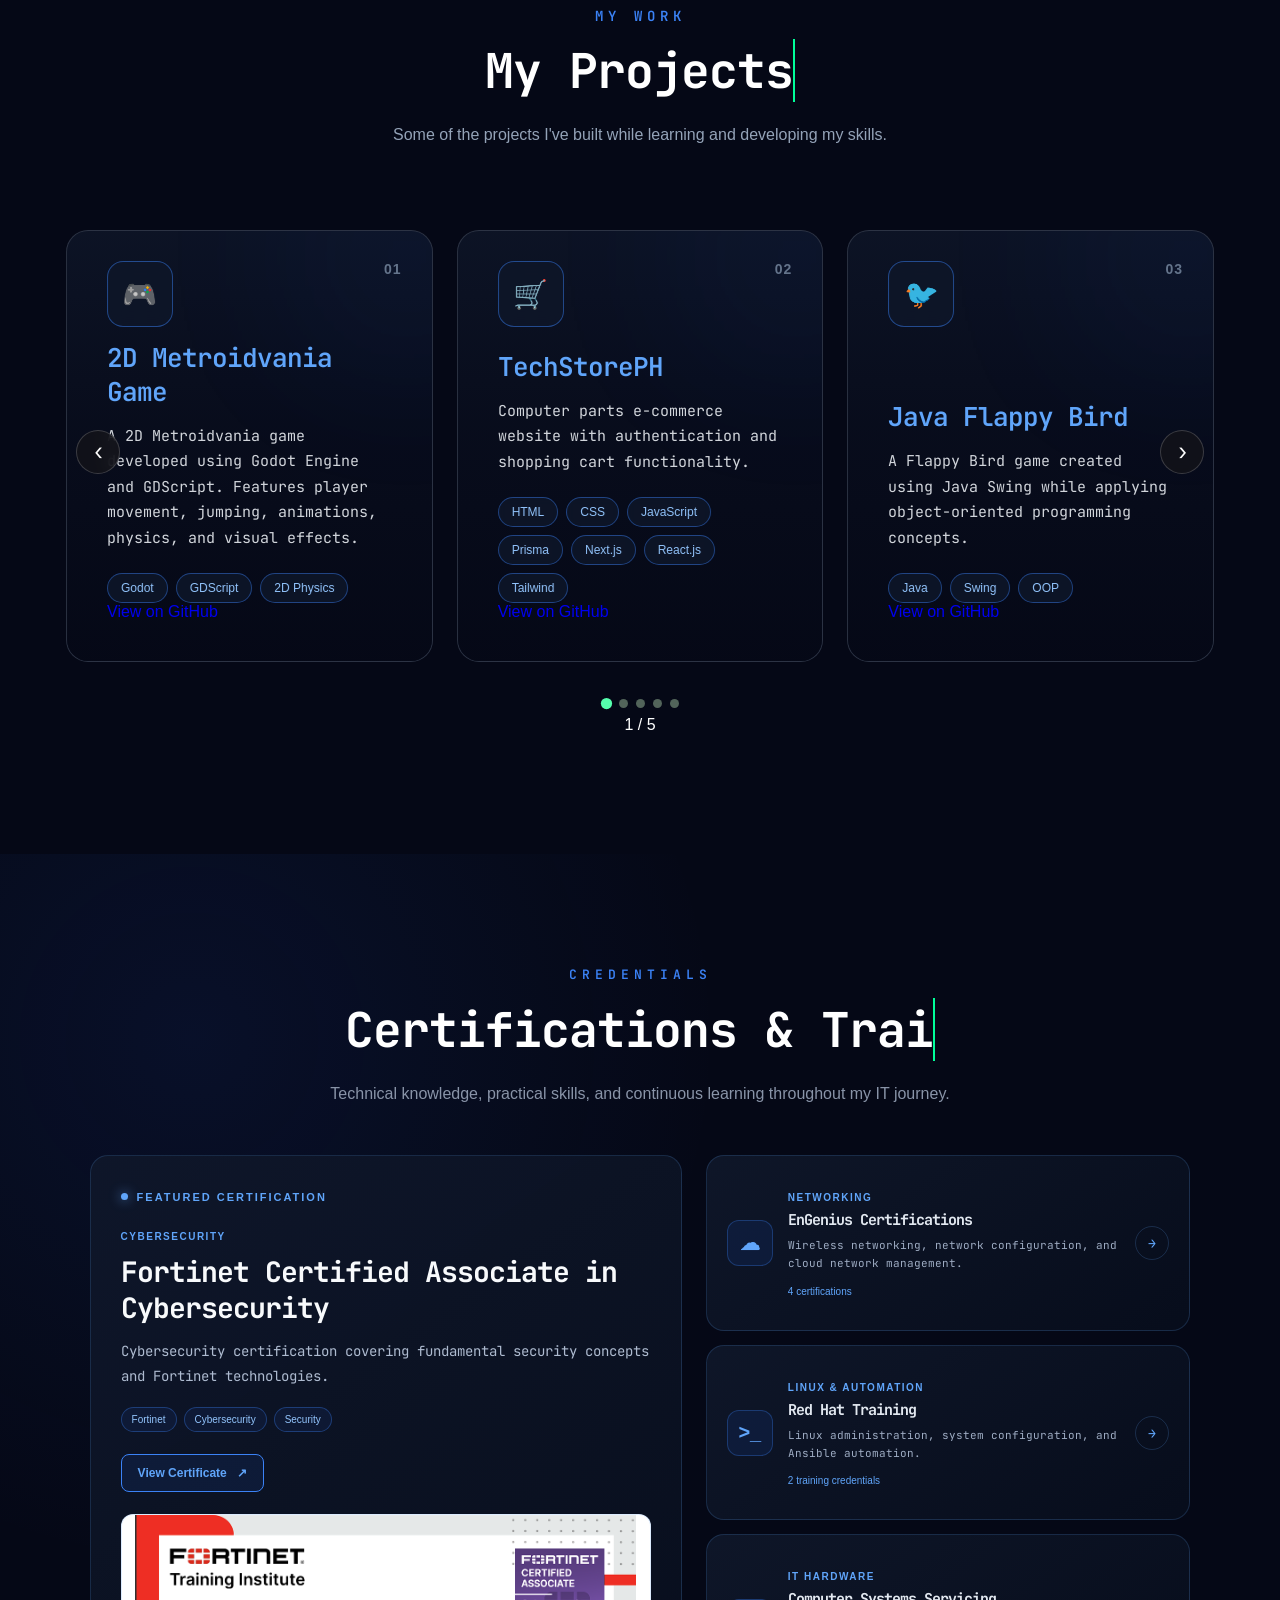
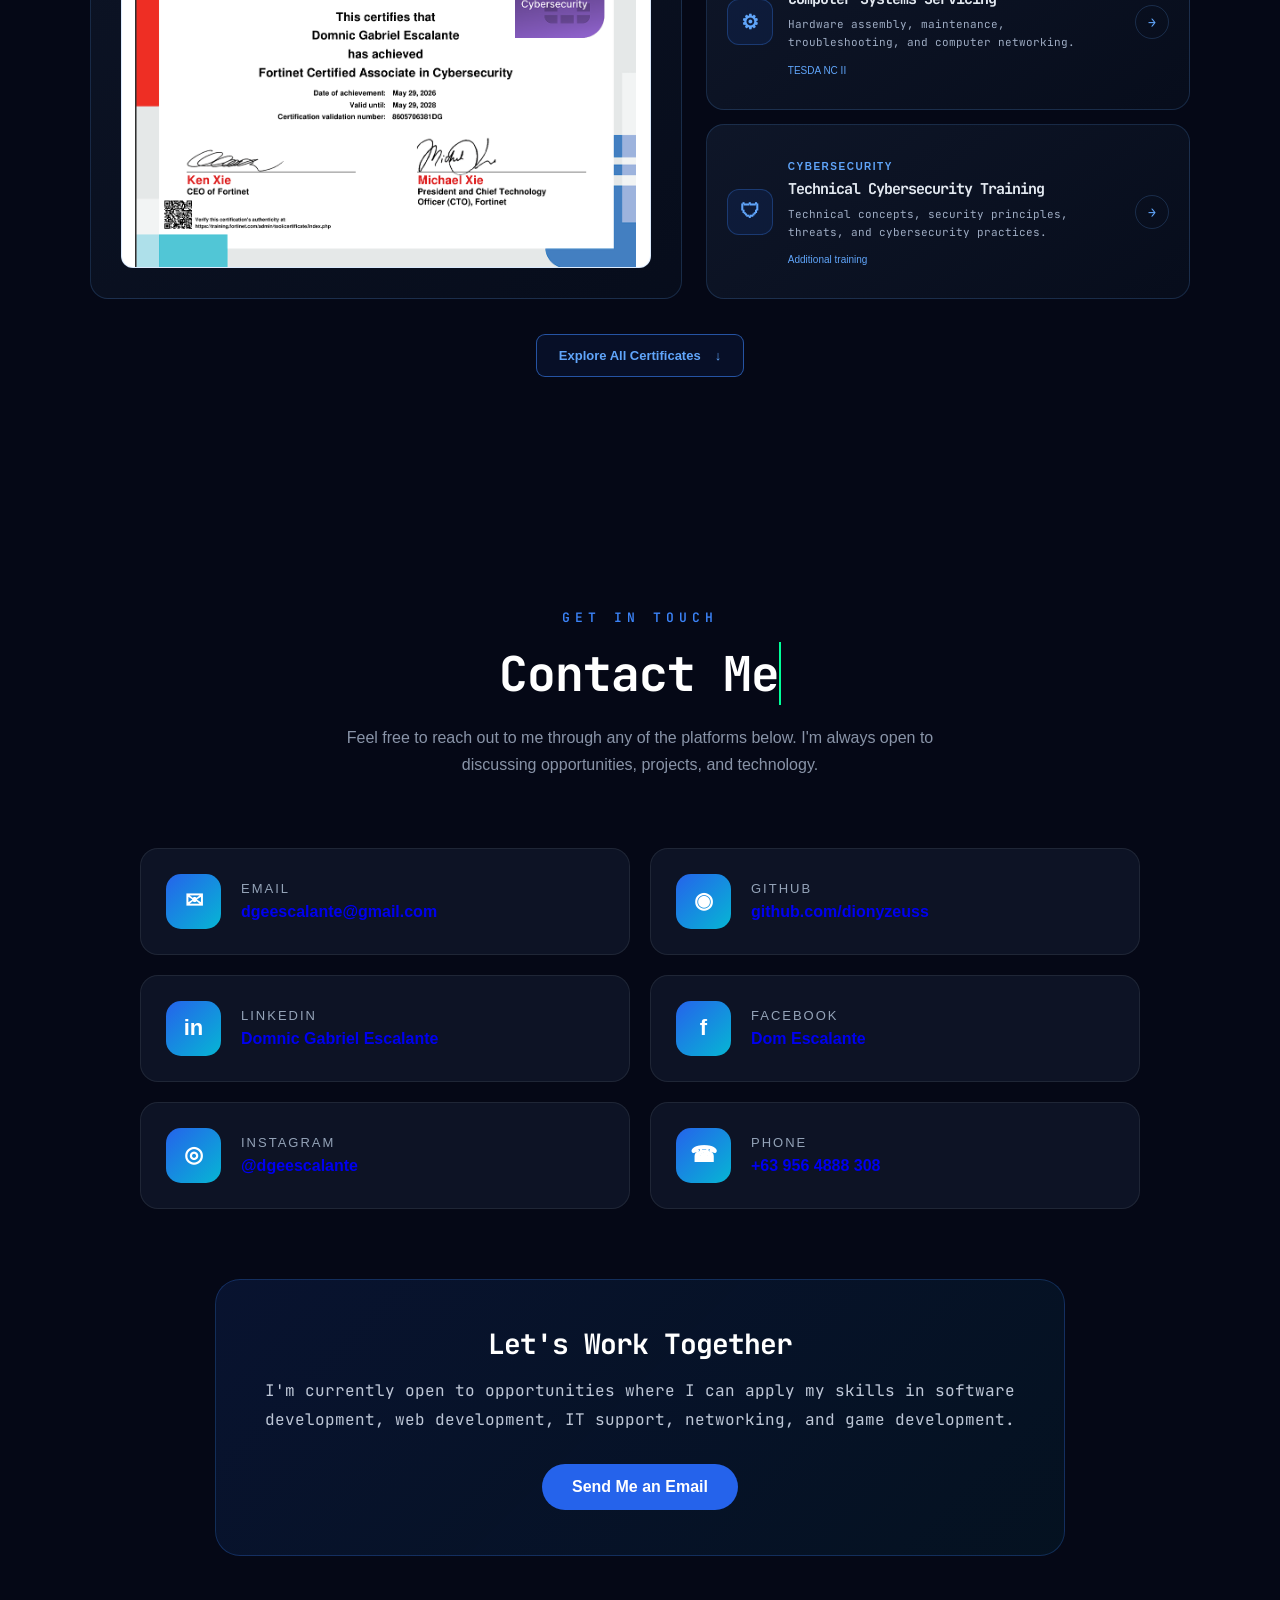
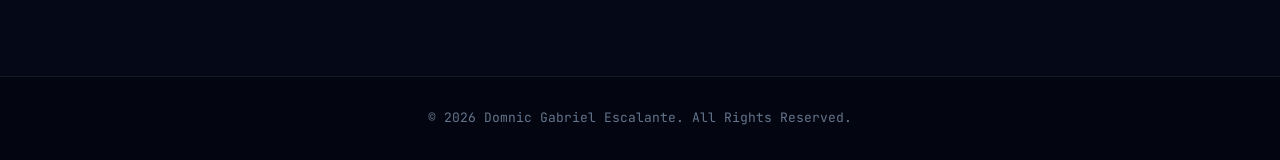
==== commit effc5387: "Removed unnecessary functionalities" ====
--- a/index.html
+++ b/index.html
@@ -177,74 +177,152 @@
                 </div>
             </div>
 
-            <!-- Information cards -->
-            <div class="ab-cards">
-                <article class="ab-card wide">
-                    <span class="ab-icon">🎓</span>
-                    <div>
-                        <span class="ab-label">Degree</span>
-                        <h4>BS Information Technology</h4>
-                    </div>
-                </article>
-
-                <article class="ab-card">
-                    <span class="ab-icon">💼</span>
-                    <div>
-                        <span class="ab-label">Experience</span>
-                        <h4>IT Support &amp; Web Development</h4>
-                    </div>
-                </article>
-
-                <article class="ab-card">
-                    <span class="ab-icon">🌎</span>
-                    <div>
-                        <span class="ab-label">Location</span>
-                        <h4>Philippines</h4>
-                    </div>
-                </article>
-
-                <article class="ab-card wide goal">
-                    <span class="ab-icon">🚀</span>
-                    <div>
-                        <span class="ab-label">Goal</span>
-                        <h4>Software Engineer</h4>
-                    </div>
-                </article>
-            </div>
+
+
 
             <!-- About gallery -->
-            <div class="abg-head">
-                <h3>Gallery</h3>
-                <p>Moments from graduation and my capstone project.</p>
-            </div>
-
-            <div class="ab-gallery" id="abGallery" tabindex="0" role="region" aria-roledescription="carousel"
-                aria-label="About me gallery">
-                <div class="abg-stage"></div>
-
-                <button class="abg-arrow prev" type="button" aria-label="Previous slide">
-                    &#8249;
+            <div class="ab-gallery-column">
+                <div class="abg-head">
+                    <h3>Gallery</h3>
+                    <p>Moments from graduation and my capstone project.</p>
+                </div>
+
+                <div class="ab-gallery" id="abGallery" tabindex="0" role="region" aria-roledescription="carousel"
+                    aria-label="About me gallery">
+                    <div class="abg-stage"></div>
+
+                    <button class="abg-arrow prev" type="button" aria-label="Previous slide">
+                        &#8249;
+                    </button>
+
+                    <button class="abg-arrow next" type="button" aria-label="Next slide">
+                        &#8250;
+                    </button>
+
+                    <button class="abg-pill abg-toggle" type="button" aria-pressed="false">
+                        Pause
+                    </button>
+
+                    <button class="abg-pill abg-sound" type="button" hidden>
+                        Sound off
+                    </button>
+
+                    <div class="abg-bottom">
+                        <p class="abg-caption" aria-live="polite"></p>
+                        <div class="abg-dots"></div>
+                    </div>
+                </div>
+            </div>
+
+    </section>
+
+
+
+    <!-- INTERNSHIP EXPERIENCE SECTION -->
+
+    <section id="internship" class="internship-section">
+        <div class="internship-container">
+
+            <!-- Section Heading -->
+            <div class="internship-heading">
+                <span class="internship-eyebrow">
+                    PROFESSIONAL EXPERIENCE
+                </span><br></br>
+
+                <h2 class="typing-text">Internship Experience</h2>
+
+                <p>
+                    A look at my hands-on IT support training and technical
+                    experience at Starlight Business Consulting Services Inc.
+                </p>
+            </div>
+
+            <!-- Internship Summary -->
+            <div class="internship-summary">
+                <div class="internship-summary-card">
+                    <span class="internship-number">500</span>
+                    <span class="internship-label">Hours of Internship</span>
+                </div>
+
+                <div class="internship-summary-card">
+                    <span class="internship-number">IT</span>
+                    <span class="internship-label">Technical Support</span>
+                </div>
+
+                <div class="internship-summary-card">
+                    <span class="internship-number">Hands-on</span>
+                    <span class="internship-label">Practical Experience</span>
+                </div>
+            </div>
+
+            <!-- Category Filters -->
+            <div class="internship-filters" aria-label="Filter internship photos">
+                <button class="intern-filter active" data-filter="all" type="button" aria-pressed="true">
+                    All
                 </button>
 
-                <button class="abg-arrow next" type="button" aria-label="Next slide">
-                    &#8250;
+                <button class="intern-filter" data-filter="hardware" type="button" aria-pressed="false">
+                    Hardware
                 </button>
 
-                <button class="abg-pill abg-toggle" type="button" aria-pressed="false">
-                    Pause
+                <button class="intern-filter" data-filter="networking" type="button" aria-pressed="false">
+                    Networking
                 </button>
 
-                <button class="abg-pill abg-sound" type="button" hidden>
-                    Sound off
+                <button class="intern-filter" data-filter="printers" type="button" aria-pressed="false">
+                    Printers &amp; Scanners
                 </button>
 
-                <div class="abg-bottom">
-                    <p class="abg-caption" aria-live="polite"></p>
-                    <div class="abg-dots"></div>
-                </div>
-            </div>
+                <button class="intern-filter" data-filter="office" type="button" aria-pressed="false">
+                    Office Support
+                </button>
+            </div>
+
+            <!-- Stacked Cards Gallery -->
+            <div class="internship-gallery" id="internshipGallery" aria-label="Internship photo gallery">
+                <!-- JavaScript generates the stacked cards here. -->
+            </div>
+
+            <p class="internship-gallery-note">
+                Explore my internship experience. Select a card to view the photo.
+            </p>
+
         </div>
     </section>
+
+
+    <!-- INTERNSHIP PHOTO LIGHTBOX -->
+    <div class="internship-lightbox" id="internshipLightbox" role="dialog" aria-modal="true"
+        aria-label="Internship photo viewer" aria-hidden="true" inert>
+        <button class="intern-lightbox-close" id="internshipLightboxClose" type="button"
+            aria-label="Close photo viewer">
+            &times;
+        </button>
+
+        <button class="intern-lightbox-arrow prev" id="internshipPrev" type="button" aria-label="Previous photo">
+            &#8249;
+        </button>
+
+        <div class="intern-lightbox-content">
+            <img id="internshipLightboxImage" src="" alt="" />
+
+            <div class="intern-lightbox-caption">
+                <span id="internshipLightboxCategory"></span>
+
+                <h3 id="internshipLightboxTitle"></h3>
+
+                <p id="internshipLightboxDescription"></p>
+
+                <span id="internshipLightboxCounter"></span>
+            </div>
+        </div>
+
+        <button class="intern-lightbox-arrow next" id="internshipNext" type="button" aria-label="Next photo">
+            &#8250;
+        </button>
+    </div>
+
+
 
 
     <!-- ================= TECH STACK ================= -->
--- a/styles.css
+++ b/styles.css
@@ -3534,4 +3534,623 @@
     body::after {
         background: none;
     }
-}+}
+
+/* =====================================================
+   INTERNSHIP EXPERIENCE — STACKED CARD GALLERY
+===================================================== */
+
+#internship {
+  position: relative;
+  z-index: 1;
+  padding: 110px 6%;
+  overflow: hidden;
+  background:
+    radial-gradient(ellipse at 15% 15%, rgba(37, 99, 235, 0.13), transparent 45%),
+    radial-gradient(ellipse at 90% 85%, rgba(6, 182, 212, 0.09), transparent 45%);
+}
+
+#internship .internship-container {
+  width: 100%;
+  max-width: 1350px;
+  margin: 0 auto;
+}
+
+#internship .internship-heading {
+  max-width: 760px;
+  margin: 0 auto 42px;
+  text-align: center;
+}
+
+#internship .internship-eyebrow {
+  display: inline-block;
+  margin-bottom: 15px;
+  color: #38bdf8;
+  font-size: 0.78rem;
+  font-weight: 700;
+  letter-spacing: 3px;
+}
+
+#internship .internship-heading h2 {
+  margin-bottom: 18px;
+  color: #f8fafc;
+  font-size: clamp(2rem, 4.5vw, 3.5rem);
+  line-height: 1.2;
+}
+
+#internship .internship-heading h2 span {
+  color: #38bdf8;
+}
+
+#internship .internship-heading p {
+  max-width: 680px;
+  margin: 0 auto;
+  color: #aab8d2;
+  font-size: 0.95rem;
+  line-height: 1.8;
+}
+
+/* Summary panels */
+
+#internship .internship-summary {
+  display: grid;
+  grid-template-columns: repeat(3, minmax(0, 1fr));
+  gap: 16px;
+  margin-bottom: 32px;
+}
+
+#internship .internship-summary-card {
+  display: flex;
+  min-height: 110px;
+  flex-direction: column;
+  align-items: center;
+  justify-content: center;
+  gap: 9px;
+  padding: 20px;
+  border: 1px solid rgba(96, 165, 250, 0.2);
+  border-radius: 18px;
+  background: linear-gradient(145deg, rgba(15, 23, 42, 0.9), rgba(7, 13, 28, 0.85));
+  text-align: center;
+}
+
+#internship .internship-number {
+  color: #60a5fa;
+  font-size: clamp(1.4rem, 3vw, 2rem);
+  font-weight: 800;
+}
+
+#internship .internship-label {
+  color: #aab8d2;
+  font-size: 0.8rem;
+}
+
+/* Filter buttons */
+
+#internship .internship-filters {
+  display: flex;
+  flex-wrap: wrap;
+  justify-content: center;
+  gap: 10px;
+  margin: 0 auto 35px;
+}
+
+#internship .intern-filter {
+  padding: 10px 17px;
+  border: 1px solid rgba(148, 163, 184, 0.25);
+  border-radius: 30px;
+  background: rgba(15, 23, 42, 0.8);
+  color: #cbd5e1;
+  font-size: 0.78rem;
+  cursor: pointer;
+  transition: background 0.25s, border-color 0.25s, color 0.25s;
+}
+
+#internship .intern-filter:hover,
+#internship .intern-filter.active {
+  border-color: #38bdf8;
+  background: rgba(14, 165, 233, 0.15);
+  color: #7dd3fc;
+}
+
+#internship .intern-filter:focus-visible {
+  outline: 2px solid #7dd3fc;
+  outline-offset: 3px;
+}
+
+/* Gallery container */
+
+#internship .internship-gallery {
+  --card-width: 260px;
+  position: relative;
+  display: grid;
+  grid-template-columns: repeat(5, minmax(0, 1fr));
+  align-items: start;
+  gap: 18px;
+  width: 100%;
+  min-height: 455px;
+  perspective: 1400px;
+  isolation: isolate;
+}
+
+/* Initial stacked state */
+
+#internship .internship-gallery:not(.spread) .internship-card {
+  grid-column: 1 / -1;
+  grid-row: 1;
+  width: min(72%, var(--card-width));
+  justify-self: center;
+  transform:
+    translateY(calc(var(--stack-index, 0) * 5px))
+    rotate(calc(var(--stack-index, 0) * 3deg))
+    scale(calc(1 - var(--stack-scale, 0) * 0.025));
+  z-index: var(--stack-depth, 1);
+}
+
+/* Spread state */
+
+#internship .internship-gallery.spread .internship-card {
+  grid-column: auto;
+  grid-row: auto;
+  width: 100%;
+  transform: rotate(var(--tilt, 0deg));
+}
+
+/* Individual card */
+
+#internship .internship-card {
+  position: relative;
+  display: block;
+  min-width: 0;
+  padding: 0;
+  overflow: hidden;
+  border: 1px solid rgba(56, 189, 248, 0.22);
+  border-radius: 18px;
+  background: linear-gradient(145deg, #111d36, #080f20);
+  box-shadow: 0 16px 40px rgba(0, 0, 0, 0.32);
+  text-align: left;
+  cursor: pointer;
+  transform-origin: center center;
+  transition:
+    transform 650ms cubic-bezier(0.2, 0.8, 0.2, 1),
+    box-shadow 300ms ease,
+    border-color 300ms ease;
+}
+
+#internship .internship-gallery.spread .internship-card:hover,
+#internship .internship-gallery.spread .internship-card:focus-visible {
+  position: relative;
+  z-index: 100 !important;
+  transform: translateY(-8px) rotate(0deg) scale(1.025);
+  border-color: #38bdf8;
+  box-shadow: 0 24px 50px rgba(0, 0, 0, 0.45), 0 0 20px rgba(56, 189, 248, 0.1);
+  outline: none;
+}
+
+#internship .internship-card:focus-visible {
+  outline: 2px solid #7dd3fc;
+  outline-offset: 3px;
+}
+
+/* Card image */
+
+#internship .internship-card-image {
+  position: relative;
+  width: 100%;
+  aspect-ratio: 4 / 3;
+  overflow: hidden;
+  background: linear-gradient(135deg, #172440, #0b1225);
+}
+
+#internship .internship-card-image::after {
+  content: "";
+  position: absolute;
+  inset: 45% 0 0;
+  pointer-events: none;
+  background: linear-gradient(transparent, rgba(5, 8, 22, 0.35));
+}
+
+#internship .internship-card-image img {
+  display: block;
+  width: 100%;
+  height: 100%;
+  object-fit: cover;
+  transition: transform 450ms ease;
+}
+
+#internship .internship-card:hover .internship-card-image img {
+  transform: scale(1.06);
+}
+
+/* Missing image fallback */
+
+#internship .internship-card.image-missing .internship-card-image {
+  display: grid;
+  place-items: center;
+  padding: 20px;
+}
+
+#internship .internship-card.image-missing .internship-card-image::before {
+  content: "PHOTO NOT FOUND";
+  color: #7dd3fc;
+  font-size: 0.7rem;
+  font-weight: 700;
+  letter-spacing: 1px;
+}
+
+#internship .internship-card.image-missing .internship-card-image img {
+  display: none;
+}
+
+/* Card text */
+
+#internship .internship-card-content {
+  padding: 17px 15px 19px;
+}
+
+#internship .internship-card-category {
+  display: inline-block;
+  margin-bottom: 9px;
+  color: #38bdf8;
+  font-size: 0.67rem;
+  font-weight: 800;
+  letter-spacing: 1px;
+  text-transform: uppercase;
+}
+
+#internship .internship-card-content h3 {
+  margin: 0 0 10px;
+  color: #f1f5f9;
+  font-size: 0.94rem;
+  line-height: 1.45;
+  overflow-wrap: anywhere;
+}
+
+#internship .internship-card-content p {
+  margin: 0;
+  color: #aab8d2;
+  font-size: 0.76rem;
+  line-height: 1.7;
+  overflow-wrap: anywhere;
+}
+
+#internship .internship-gallery-note {
+  margin-top: 22px;
+  color: #8292ad;
+  font-size: 0.78rem;
+  text-align: center;
+}
+
+/* Full-screen photo viewer */
+
+#internshipLightbox.internship-lightbox {
+  position: fixed;
+  inset: 0;
+  z-index: 3000;
+  display: flex;
+  align-items: center;
+  justify-content: center;
+  gap: 22px;
+  padding: 70px 5%;
+  background: rgba(2, 6, 18, 0.94);
+  backdrop-filter: blur(16px);
+  opacity: 0;
+  visibility: hidden;
+  pointer-events: none;
+  transition: opacity 250ms ease, visibility 250ms ease;
+}
+
+#internshipLightbox.internship-lightbox.open {
+  opacity: 1;
+  visibility: visible;
+  pointer-events: auto;
+}
+
+#internshipLightbox .intern-lightbox-content {
+  display: grid;
+  grid-template-columns: minmax(0, 1.4fr) minmax(230px, 0.6fr);
+  align-items: center;
+  gap: 28px;
+  width: min(1100px, 100%);
+  max-height: 100%;
+}
+
+#internshipLightbox #internshipLightboxImage {
+  display: block;
+  width: 100%;
+  max-height: 72vh;
+  object-fit: contain;
+  border: 1px solid rgba(148, 163, 184, 0.18);
+  border-radius: 14px;
+  background: #080d18;
+}
+
+#internshipLightbox .intern-lightbox-caption {
+  padding: 24px;
+  border: 1px solid rgba(96, 165, 250, 0.2);
+  border-radius: 18px;
+  background: rgba(15, 23, 42, 0.8);
+}
+
+#internshipLightbox #internshipLightboxCategory {
+  color: #38bdf8;
+  font-size: 0.72rem;
+  font-weight: 700;
+  letter-spacing: 1px;
+  text-transform: uppercase;
+}
+
+#internshipLightbox #internshipLightboxTitle {
+  margin: 12px 0;
+  color: #f8fafc;
+  font-size: clamp(1.2rem, 2.5vw, 1.8rem);
+  line-height: 1.4;
+}
+
+#internshipLightbox #internshipLightboxDescription {
+  color: #b7c4d9;
+  font-size: 0.86rem;
+  line-height: 1.8;
+}
+
+#internshipLightbox #internshipLightboxCounter {
+  display: block;
+  margin-top: 20px;
+  color: #7dd3fc;
+  font-size: 0.8rem;
+}
+
+#internshipLightbox .intern-lightbox-close,
+#internshipLightbox .intern-lightbox-arrow {
+  display: grid;
+  place-items: center;
+  flex-shrink: 0;
+  border: 1px solid rgba(255, 255, 255, 0.2);
+  background: rgba(15, 23, 42, 0.9);
+  color: #fff;
+  cursor: pointer;
+  transition: background 200ms ease, transform 200ms ease;
+}
+
+#internshipLightbox .intern-lightbox-close {
+  position: absolute;
+  top: 22px;
+  right: 25px;
+  width: 44px;
+  height: 44px;
+  border-radius: 50%;
+  font-size: 28px;
+}
+
+#internshipLightbox .intern-lightbox-arrow {
+  width: 44px;
+  height: 44px;
+  border-radius: 50%;
+  font-size: 26px;
+}
+
+#internshipLightbox .intern-lightbox-close:hover,
+#internshipLightbox .intern-lightbox-arrow:hover {
+  background: #2563eb;
+  transform: scale(1.06);
+}
+
+#internshipLightbox button:focus-visible {
+  outline: 2px solid #7dd3fc;
+  outline-offset: 4px;
+}
+
+/* Responsive */
+
+@media (max-width: 1050px) {
+  #internship .internship-gallery {
+    grid-template-columns: repeat(3, minmax(0, 1fr));
+    min-height: 430px;
+  }
+
+  #internshipLightbox .intern-lightbox-content {
+    grid-template-columns: 1fr;
+    overflow-y: auto;
+  }
+
+  #internshipLightbox #internshipLightboxImage {
+    max-height: 52vh;
+  }
+
+  #internshipLightbox .intern-lightbox-caption {
+    padding: 18px;
+  }
+}
+
+@media (max-width: 650px) {
+  #internship {
+    padding: 80px 5%;
+  }
+
+  #internship .internship-summary {
+    grid-template-columns: 1fr;
+    gap: 10px;
+  }
+
+  #internship .internship-summary-card {
+    min-height: 85px;
+  }
+
+  #internship .internship-gallery {
+    grid-template-columns: repeat(2, minmax(0, 1fr));
+    gap: 12px;
+    min-height: 360px;
+  }
+
+  #internship .internship-gallery:not(.spread) .internship-card {
+    width: min(85%, 260px);
+  }
+
+  #internship .internship-card-content {
+    padding: 12px;
+  }
+
+  #internship .internship-card-content h3 {
+    font-size: 0.82rem;
+  }
+
+  #internship .internship-card-content p {
+    font-size: 0.72rem;
+  }
+
+  #internshipLightbox.internship-lightbox {
+    gap: 8px;
+    padding: 65px 12px 20px;
+  }
+
+  #internshipLightbox .intern-lightbox-arrow {
+    width: 36px;
+    height: 36px;
+    font-size: 20px;
+  }
+
+  #internshipLightbox .intern-lightbox-close {
+    top: 12px;
+    right: 12px;
+  }
+}
+
+@media (prefers-reduced-motion: reduce) {
+  #internship .internship-card,
+  #internship .internship-card-image img,
+  #internshipLightbox.internship-lightbox {
+    transition: none !important;
+  }
+}
+
+#internship .internship-typing {
+    min-height: 1.2em;
+    color: #f8fafc;
+    font-size: clamp(2rem, 4.5vw, 3.5rem);
+    line-height: 1.3;
+}
+
+#internship .typing-cursor {
+    display: inline-block;
+    margin-left: 4px;
+    color: #38bdf8;
+    animation: typingBlink 0.75s steps(1) infinite;
+}
+
+@keyframes typingBlink {
+    50% {
+        opacity: 0;
+    }
+}
+/* Internship Experience typing heading */
+#internship .internship-typing {
+  min-height: 1.3em;
+  color: #f8fafc;
+  visibility: visible;
+  opacity: 1;
+}
+
+#internshipTypingText {
+  display: inline;
+  color: #f8fafc;
+}
+
+#internshipTypingText .typing-highlight {
+  color: #38bdf8;
+}
+
+#internship .typing-cursor {
+  display: inline-block;
+  margin-left: 4px;
+  color: #38bdf8;
+  animation: internshipCursorBlink 0.75s steps(1, end) infinite;
+}
+
+@keyframes internshipCursorBlink {
+  50% {
+    opacity: 0;
+  }
+}
+
+
+  /* =========================================
+     ABOUT SECTION: PROFILE + GALLERY SIDE BY SIDE
+  ========================================= */
+
+  #about .ab-wrap {
+    display: grid;
+    grid-template-columns: minmax(0, 1fr) minmax(0, 1fr);
+    align-items: stretch;
+    gap: 24px;
+  }
+
+  /* Profile card on the left */
+  #about .ab-main {
+    grid-column: 1;
+    width: 100%;
+    min-width: 0;
+    height: 100%;
+  }
+
+  /* Gallery replaces the information cards on the right */
+  #about .ab-gallery-column {
+    grid-column: 2;
+    display: flex;
+    flex-direction: column;
+    min-width: 0;
+    min-height: 0;
+    gap: 12px;
+  }
+
+  #about .abg-head {
+    margin: 0;
+    padding: 0;
+  }
+
+  #about .abg-head h3 {
+    margin: 0 0 6px;
+    color: #f8fafc;
+    font-size: 1.25rem;
+  }
+
+  #about .abg-head p {
+    margin: 0;
+    color: #aab8d2;
+    font-size: 0.8rem;
+    line-height: 1.5;
+  }
+
+  #about .ab-gallery {
+    flex: 1;
+    width: 100%;
+    min-width: 0;
+    min-height: 300px;
+    max-height: none;
+    aspect-ratio: auto;
+    height: auto;
+  }
+
+  #about .abg-stage {
+    position: absolute;
+    inset: 0;
+  }
+
+  /* Responsive layout for tablets and phones */
+  @media (max-width: 800px) {
+    #about .ab-wrap {
+      grid-template-columns: minmax(0, 1fr);
+    }
+
+    #about .ab-main,
+    #about .ab-gallery-column {
+      grid-column: 1;
+    }
+
+    #about .ab-gallery-column {
+      margin-top: 8px;
+    }
+
+    #about .ab-gallery {
+      min-height: 320px;
+      aspect-ratio: 4 / 3;
+    }
+  }
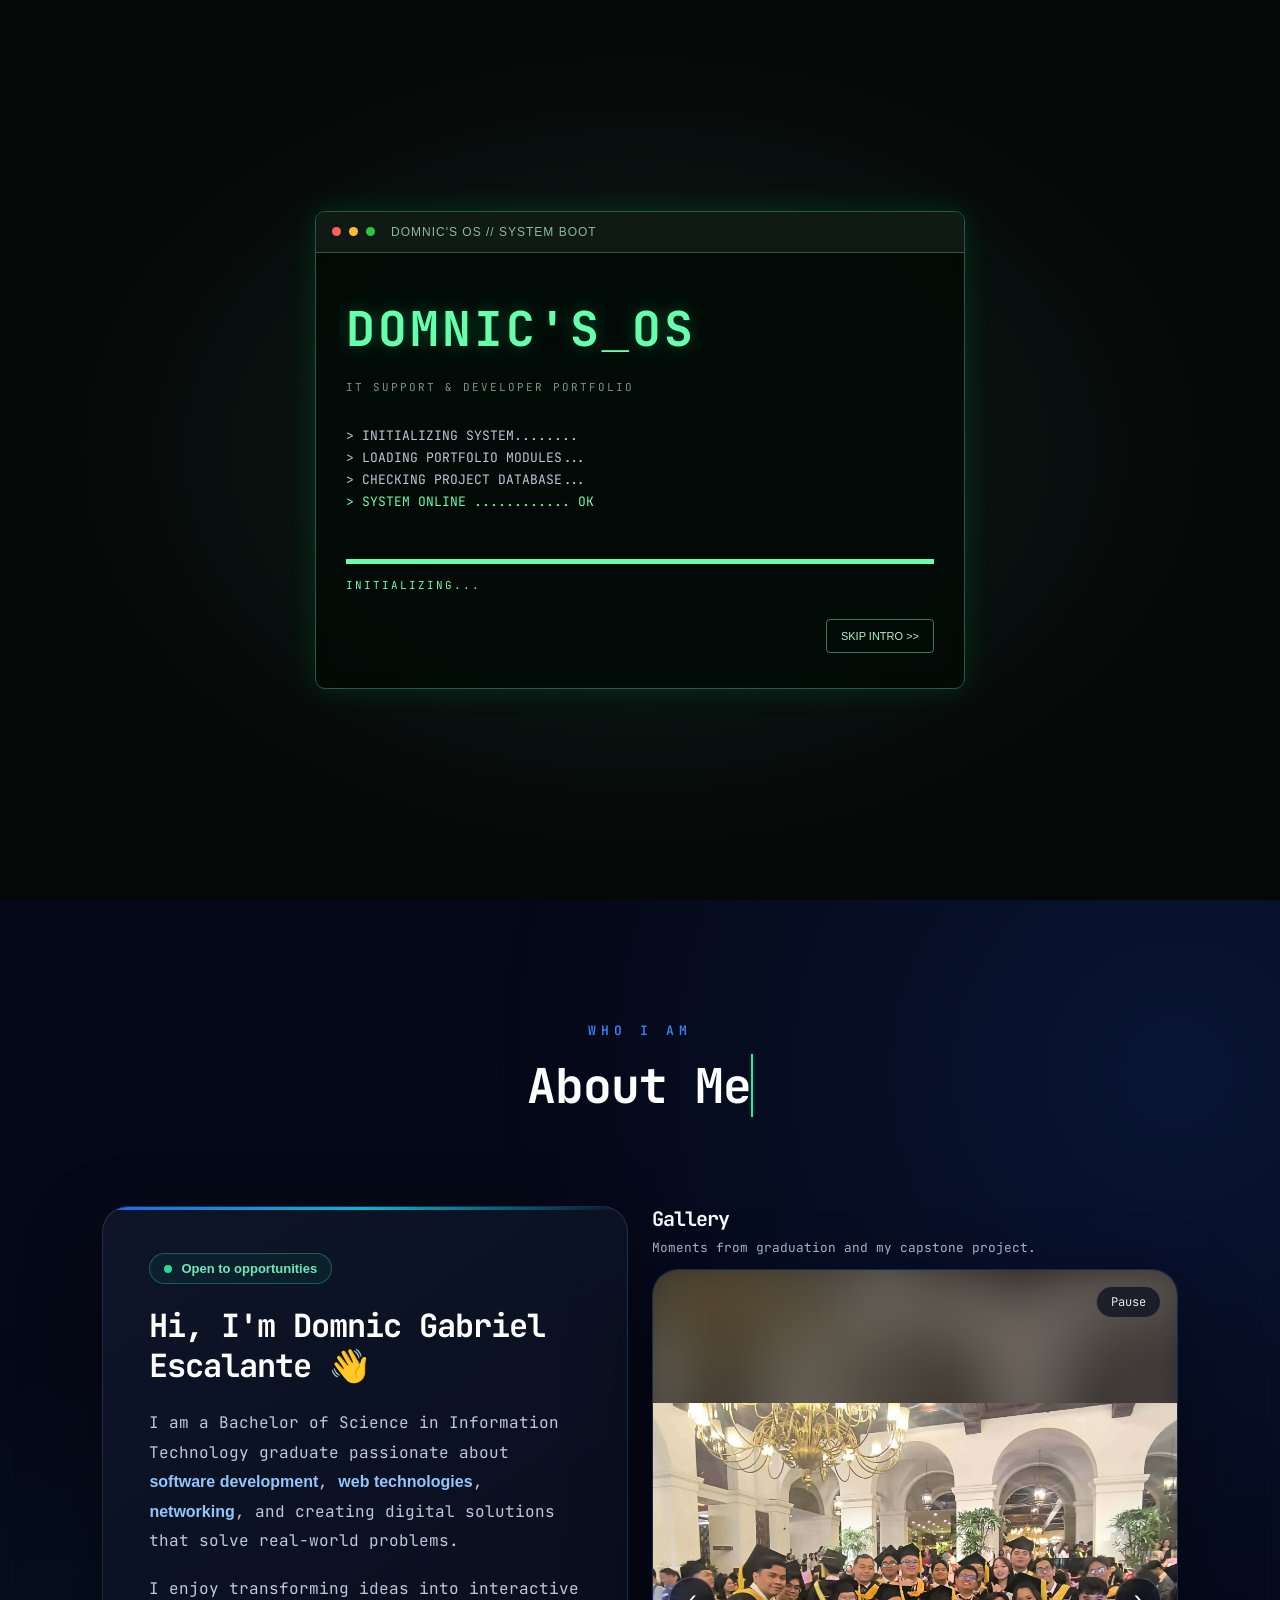
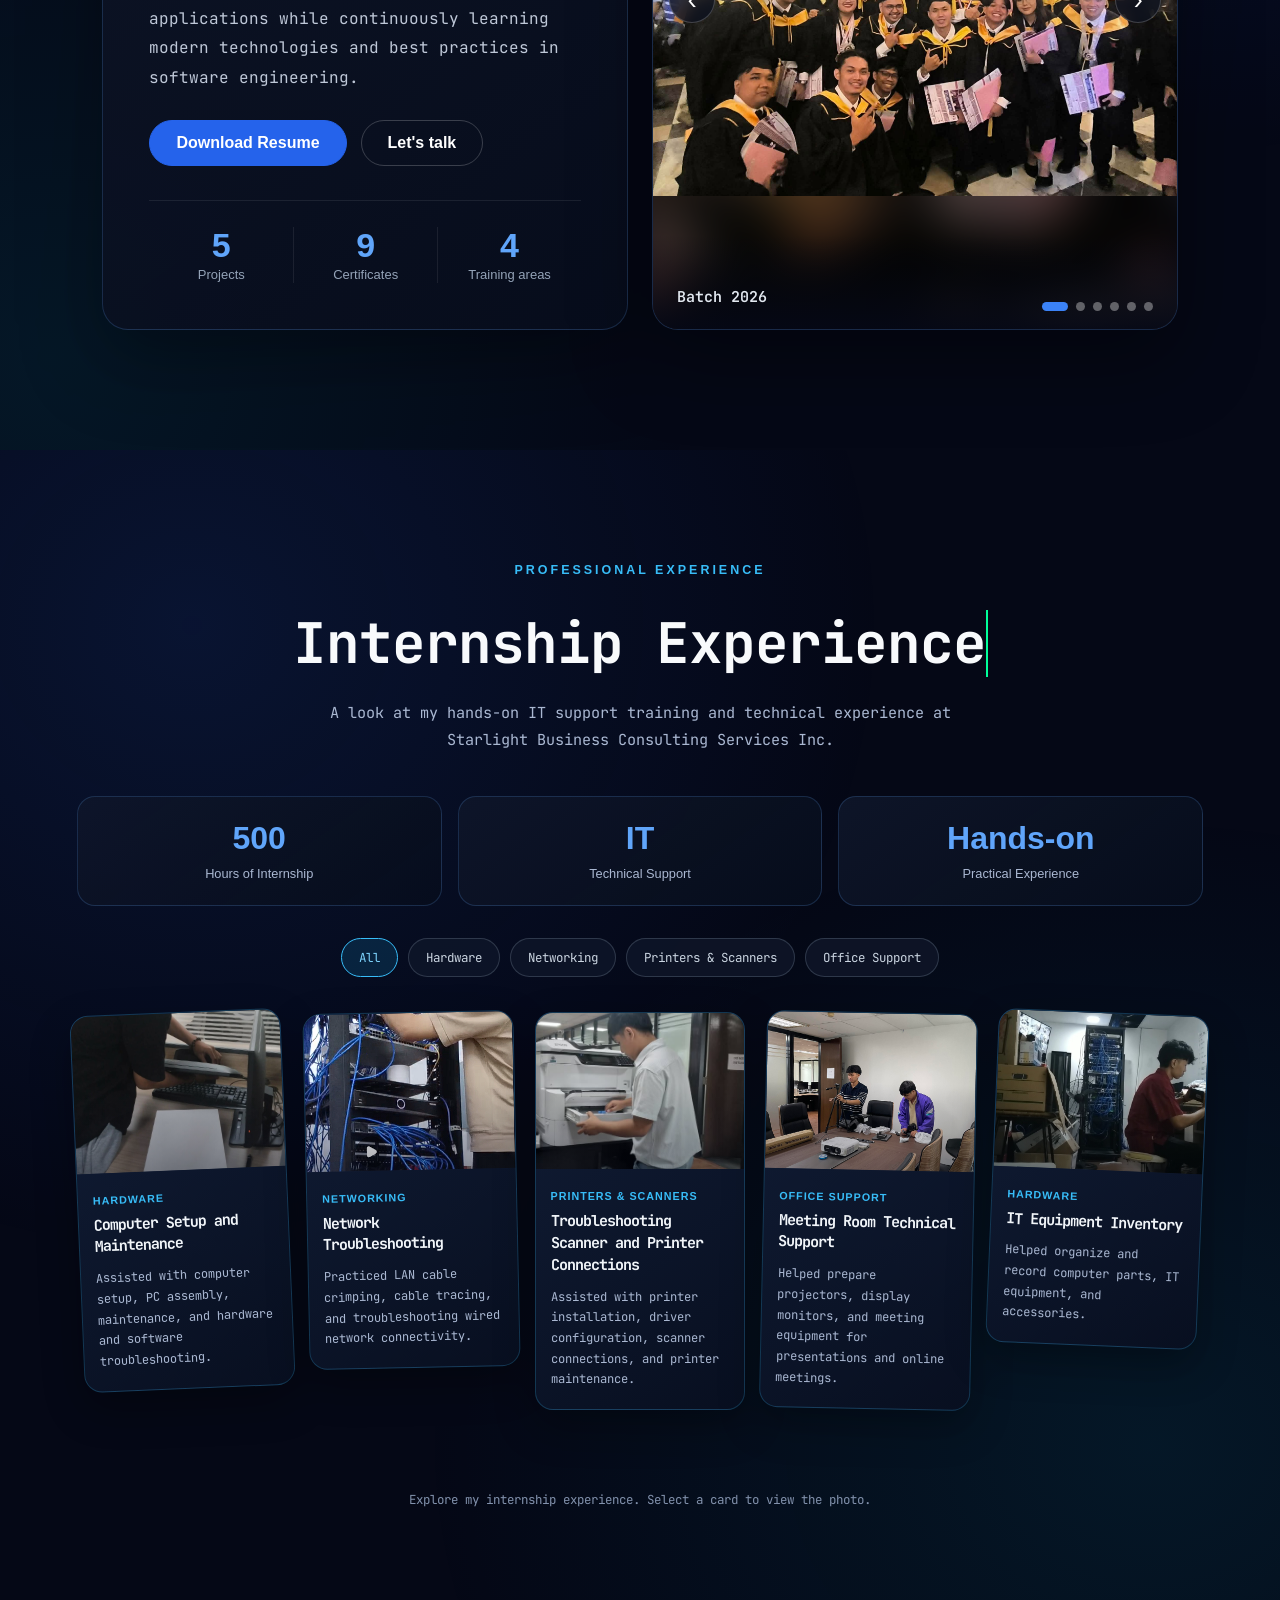
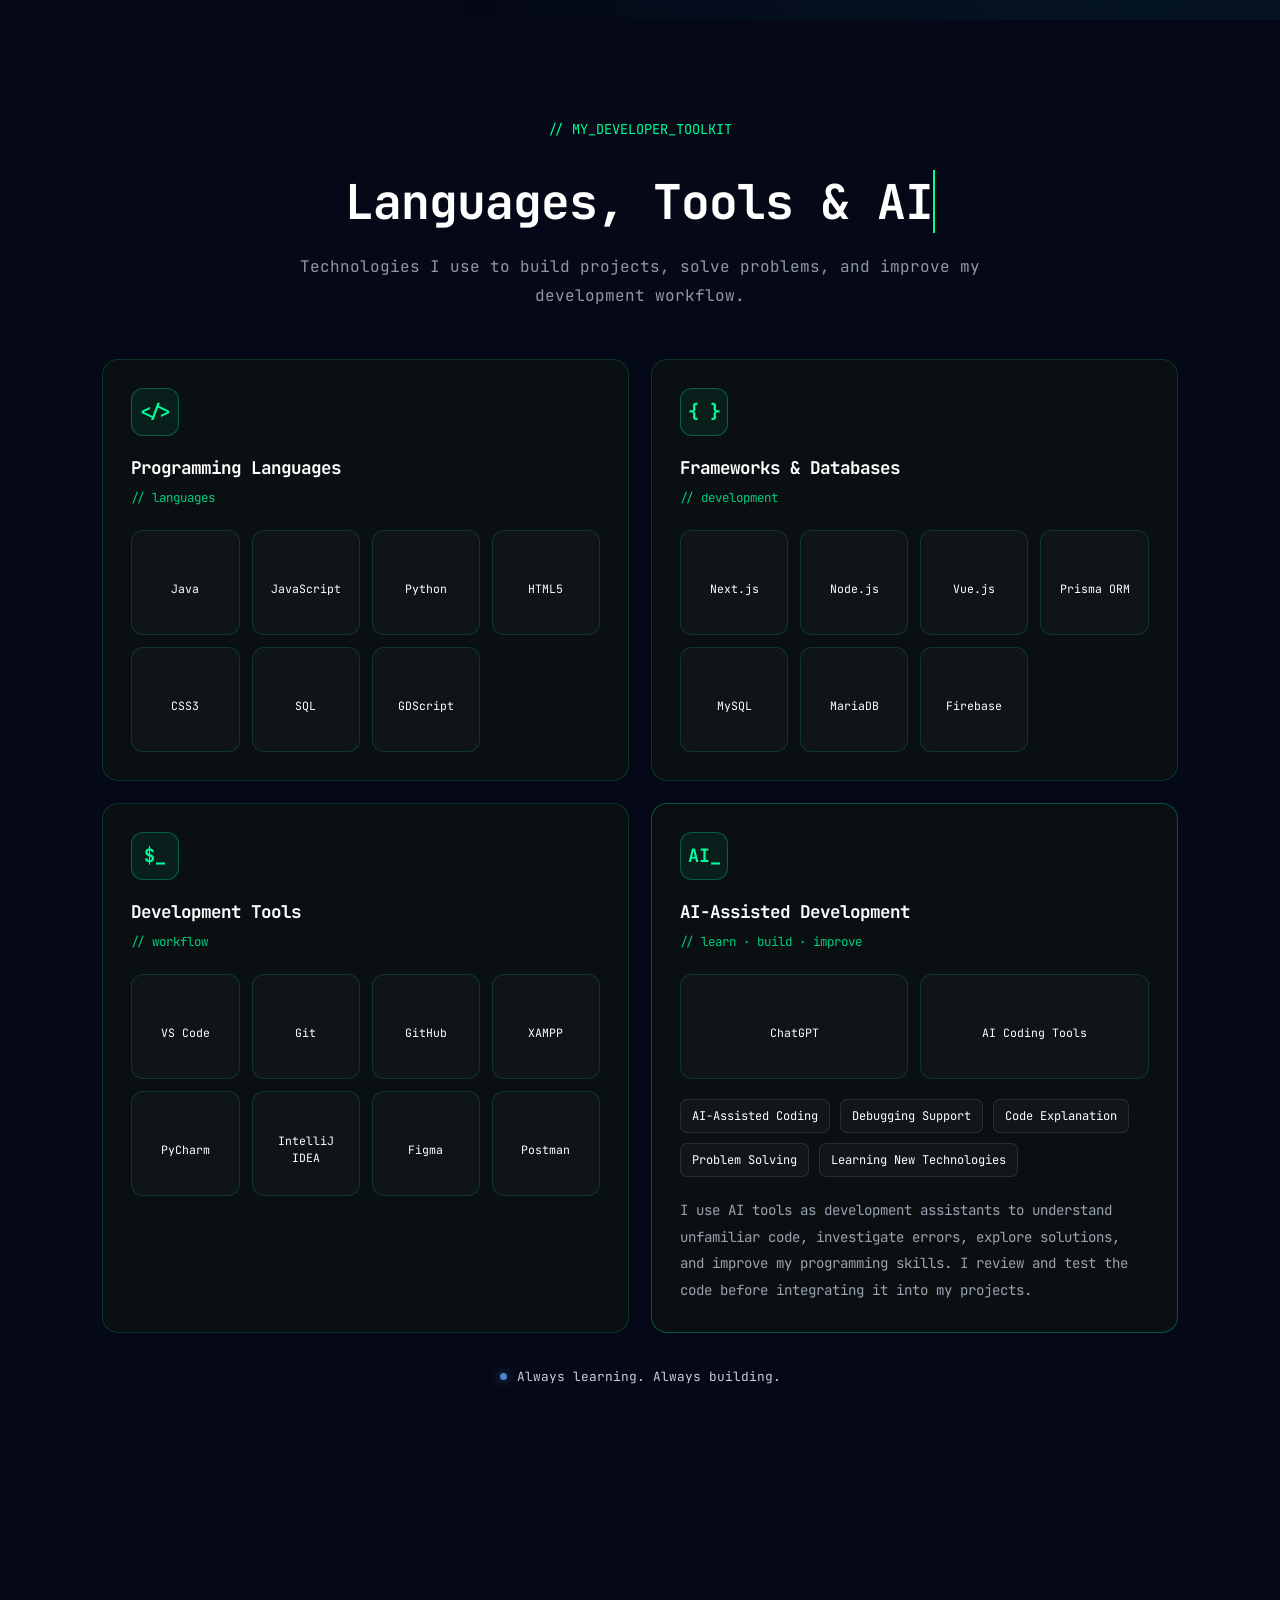
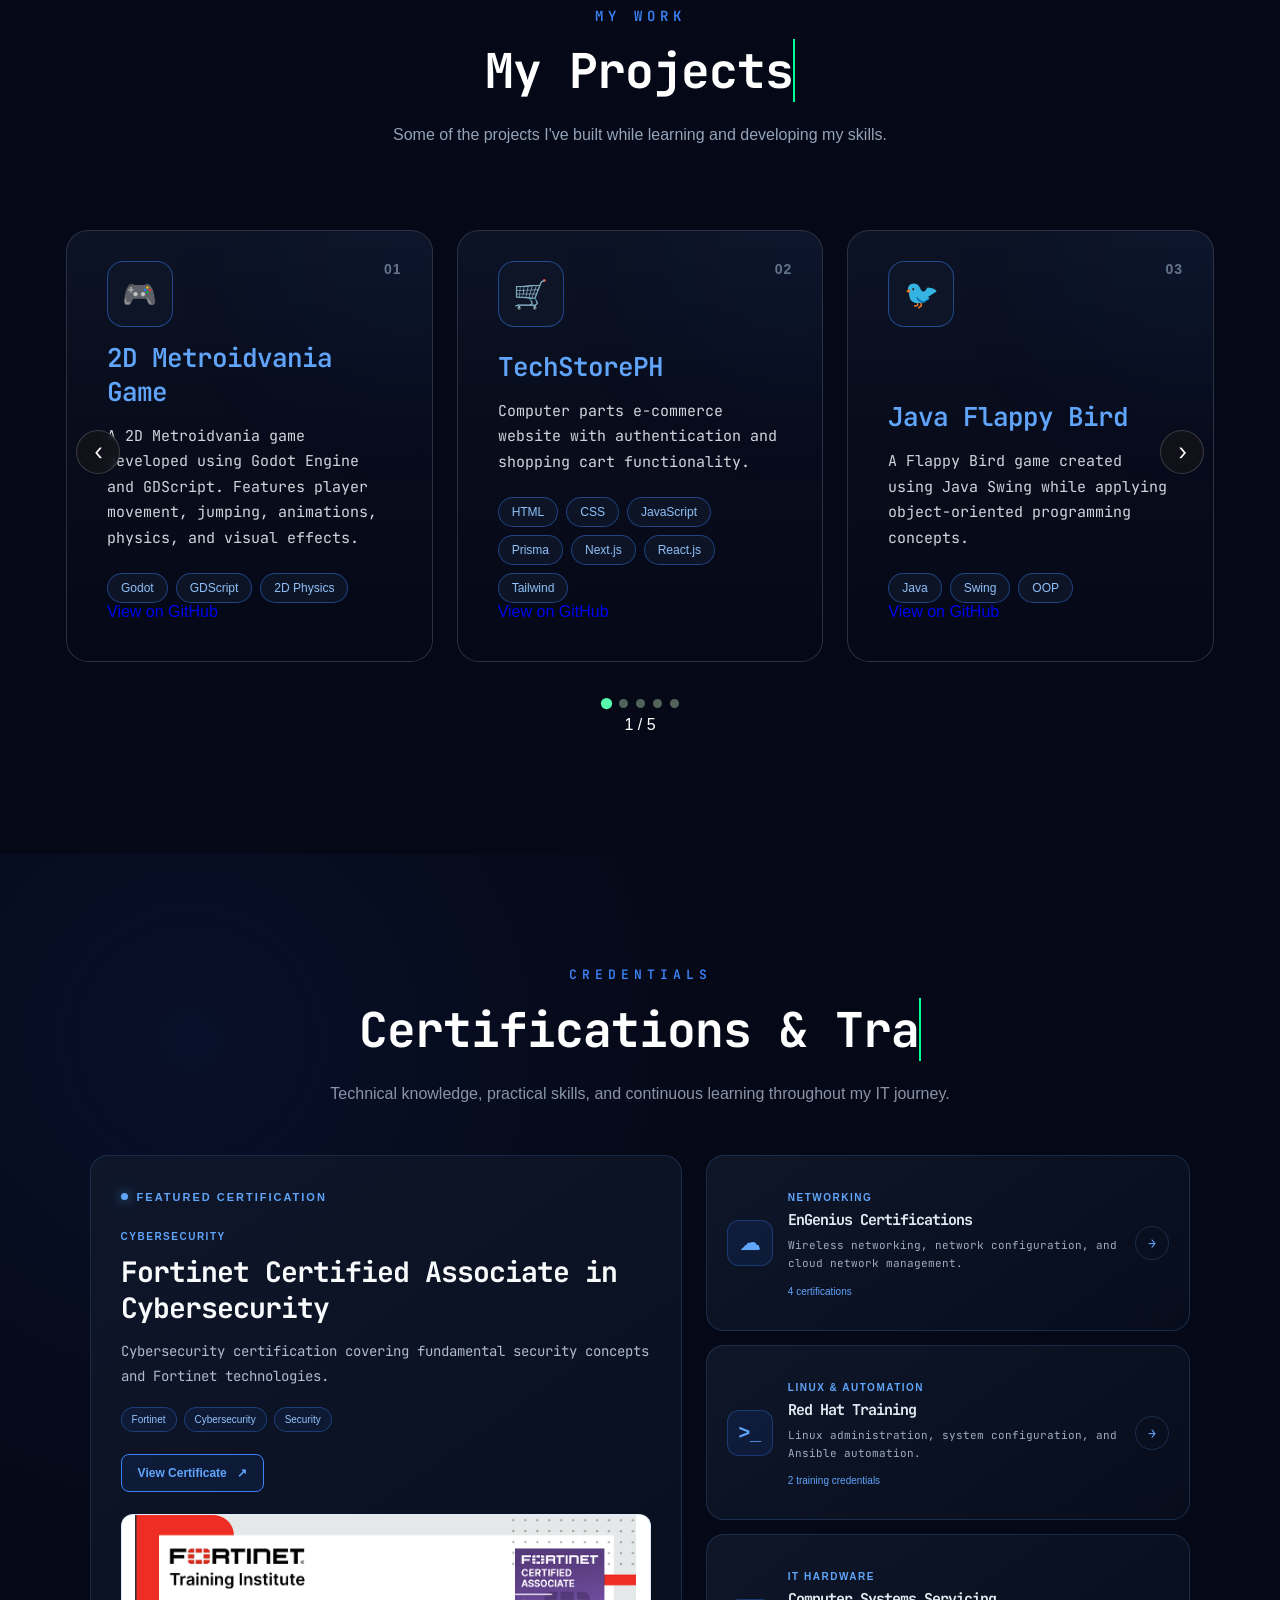
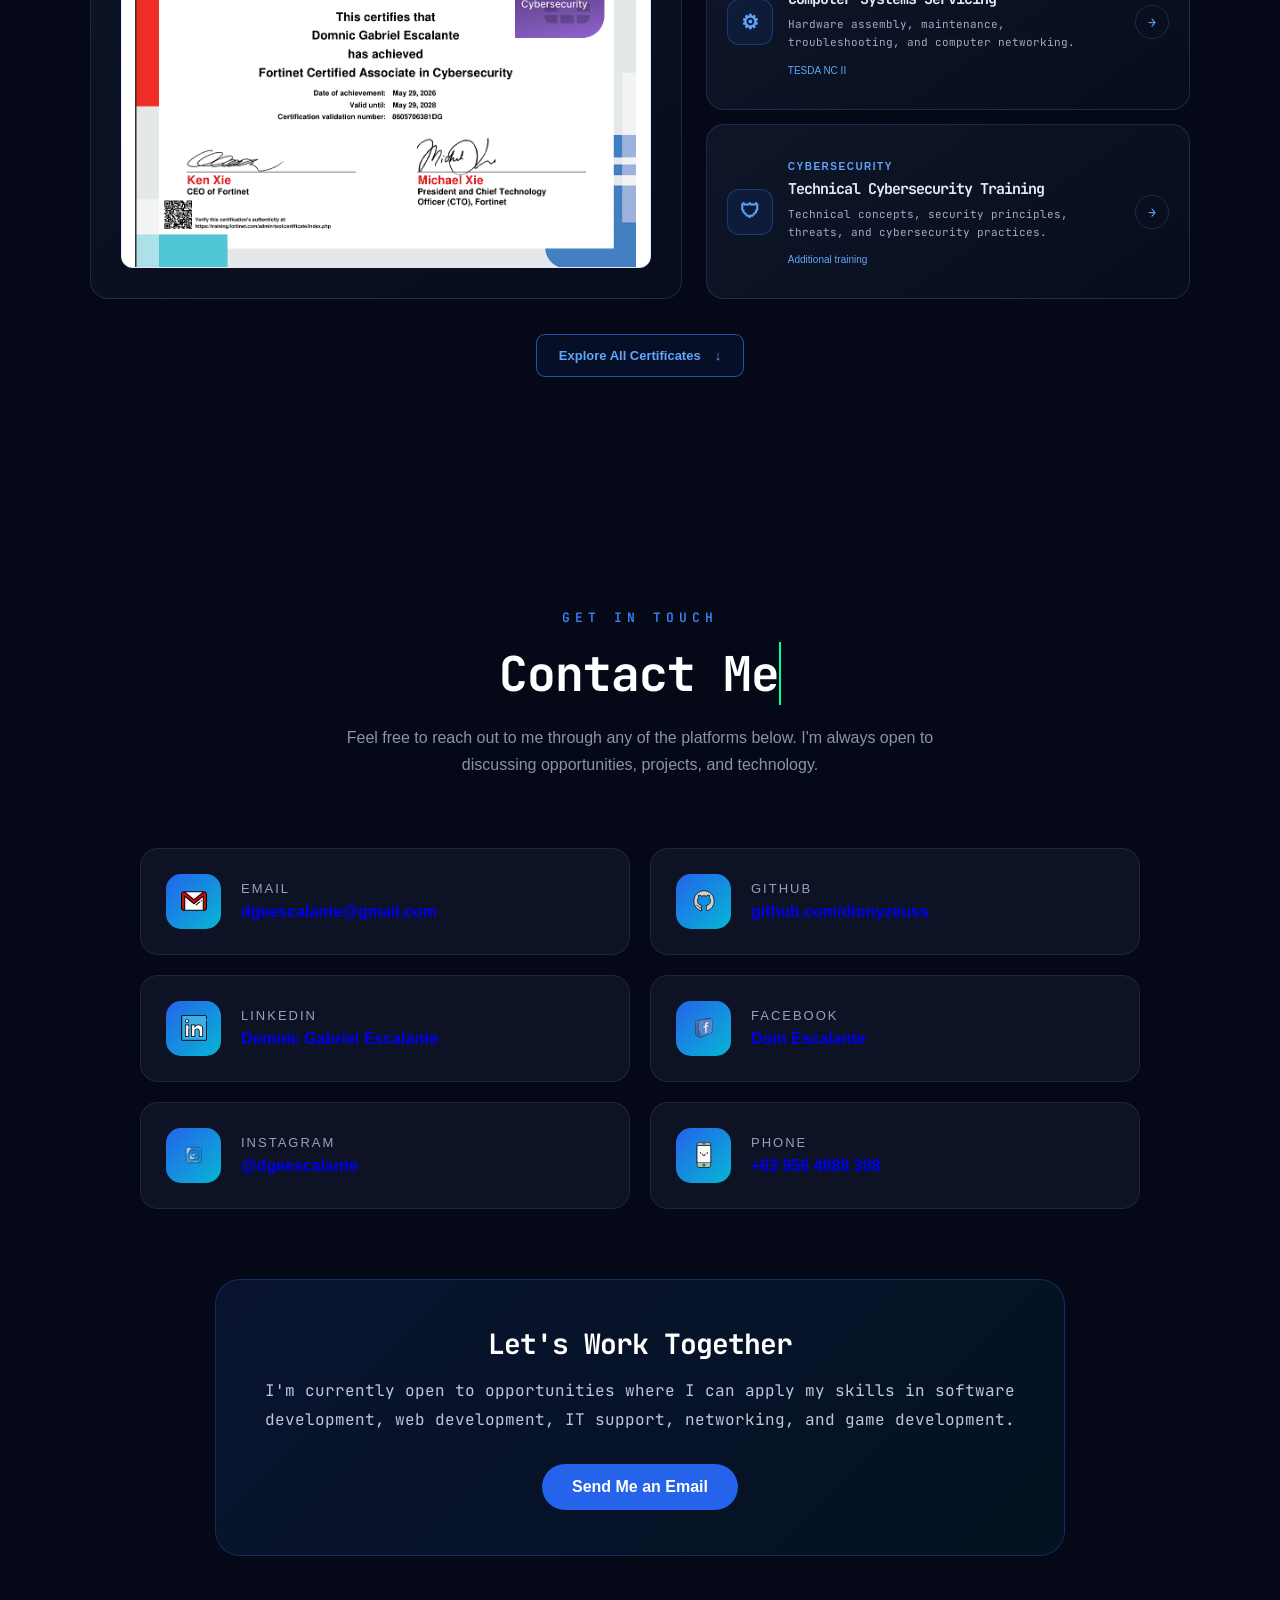
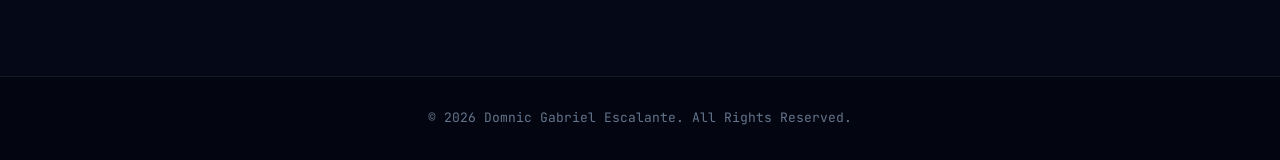
==== commit e37514b3: "modifications in icons" ====
--- a/index.html
+++ b/index.html
@@ -1076,7 +1076,9 @@
 
         <div class="contact-container">
             <a href="mailto:dgeescalante@gmail.com" class="contact-card">
-                <div class="contact-icon">✉</div>
+                <div class="contact-icon">
+                    <img src="icons/gmail.svg" alt="Gmail" />
+                </div>
                 <div class="contact-info">
                     <span>Email</span>
                     <strong>dgeescalante@gmail.com</strong>
@@ -1084,7 +1086,9 @@
             </a>
 
             <a href="https://github.com/dionyzeuss" class="contact-card" target="_blank" rel="noopener noreferrer">
-                <div class="contact-icon">◉</div>
+                <div class="contact-icon">
+                    <img src="icons/github.svg" alt="GitHub" />
+                </div>
                 <div class="contact-info">
                     <span>GitHub</span>
                     <strong>github.com/dionyzeuss</strong>
@@ -1093,7 +1097,9 @@
 
             <a href="https://www.linkedin.com/in/domnic-gabriel-escalante" class="contact-card" target="_blank"
                 rel="noopener noreferrer">
-                <div class="contact-icon">in</div>
+                <div class="contact-icon">
+                    <img src="icons/linkedin.svg" alt="LinkedIn" />
+                </div>
                 <div class="contact-info">
                     <span>LinkedIn</span>
                     <strong>Domnic Gabriel Escalante</strong>
@@ -1102,7 +1108,9 @@
 
             <a href="https://www.facebook.com/dionyyzeuss/" class="contact-card" target="_blank"
                 rel="noopener noreferrer">
-                <div class="contact-icon">f</div>
+                <div class="contact-icon">
+                    <img src="icons/facebook.svg" alt="Facebook" />
+                </div>
                 <div class="contact-info">
                     <span>Facebook</span>
                     <strong>Dom Escalante</strong>
@@ -1111,7 +1119,9 @@
 
             <a href="https://www.instagram.com/dgeescalante/" class="contact-card" target="_blank"
                 rel="noopener noreferrer">
-                <div class="contact-icon">◎</div>
+                <div class="contact-icon">
+                    <img src="icons/instagram.svg" alt="Instagram" />
+                </div>
                 <div class="contact-info">
                     <span>Instagram</span>
                     <strong>@dgeescalante</strong>
@@ -1119,7 +1129,9 @@
             </a>
 
             <a href="tel:+639564888308" class="contact-card">
-                <div class="contact-icon">☎</div>
+                <div class="contact-icon">
+                    <img src="icons/phone.svg" alt="Phone" />
+                </div>
                 <div class="contact-info">
                     <span>Phone</span>
                     <strong>+63 956 4888 308</strong>
--- a/styles.css
+++ b/styles.css
@@ -4154,3 +4154,8 @@
       aspect-ratio: 4 / 3;
     }
   }
+.contact-icon img {
+  width: 26px;
+  height: 26px;
+  object-fit: contain;
+}
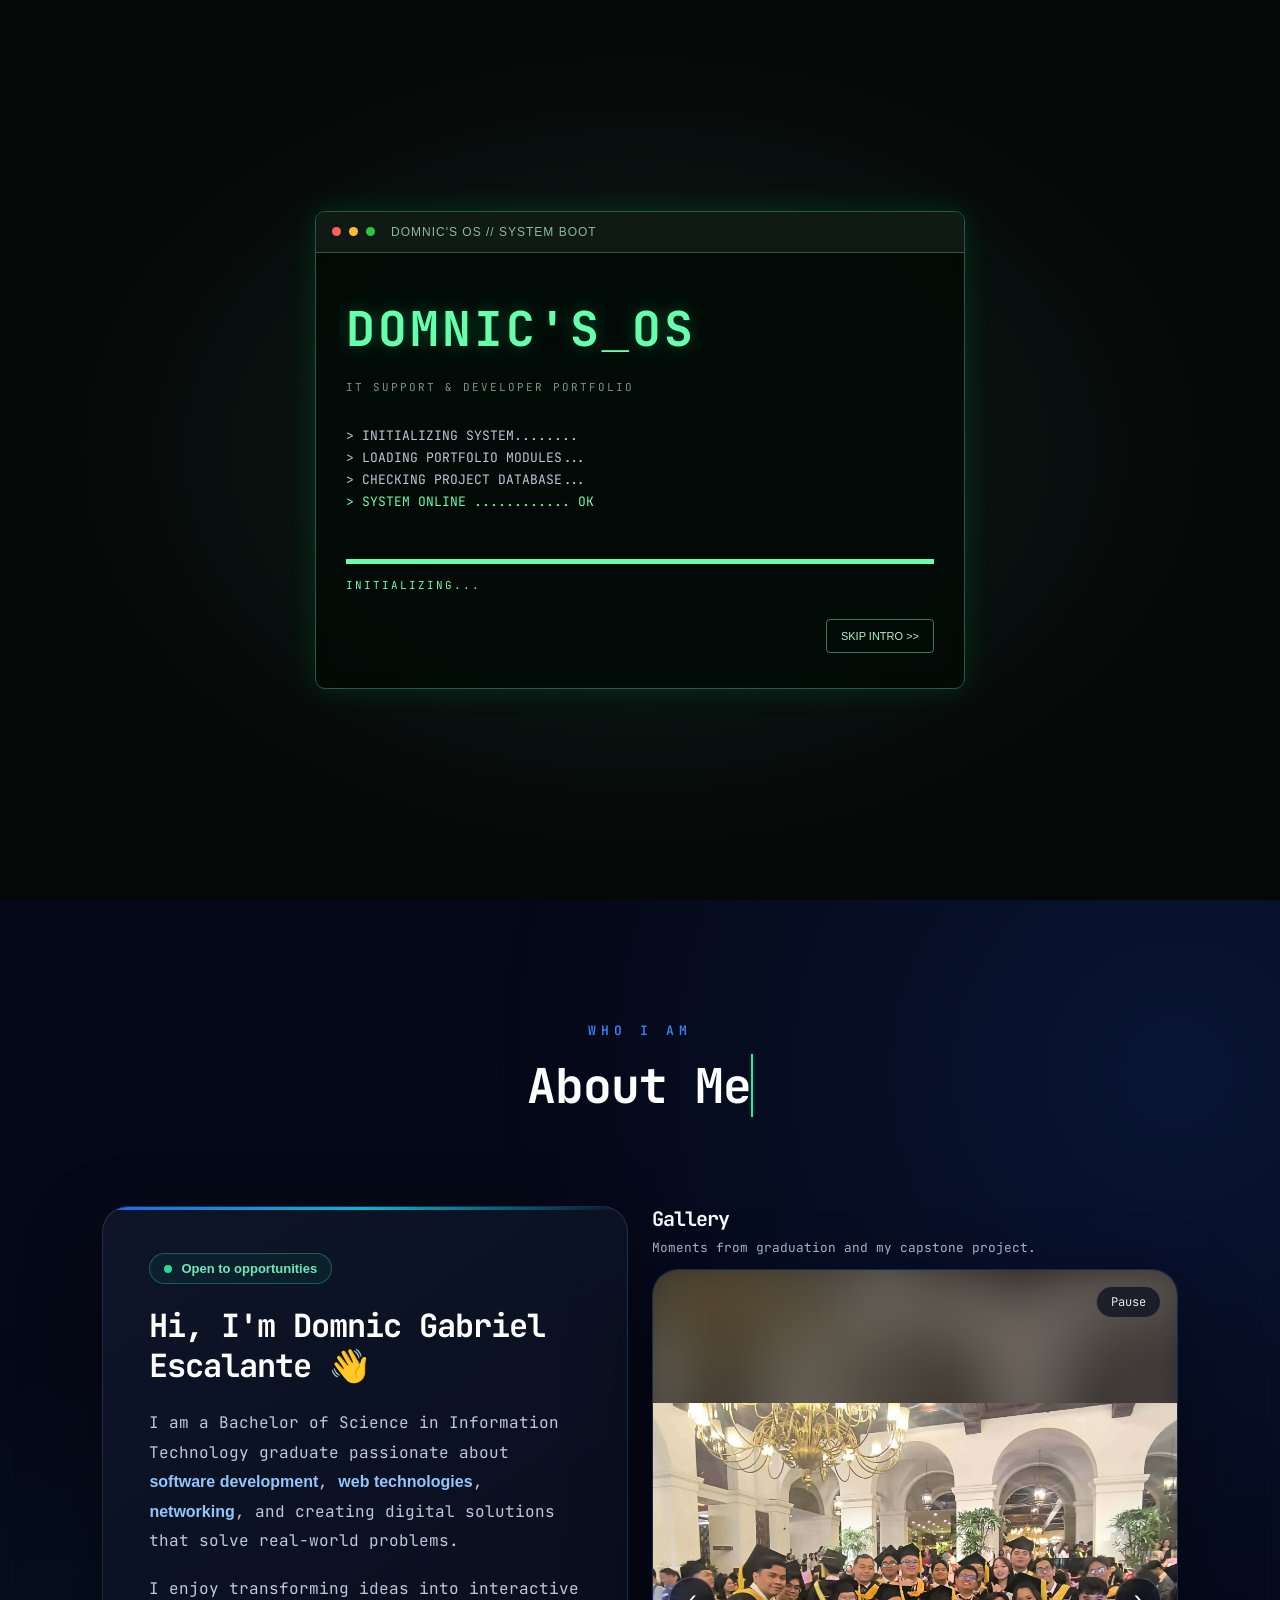
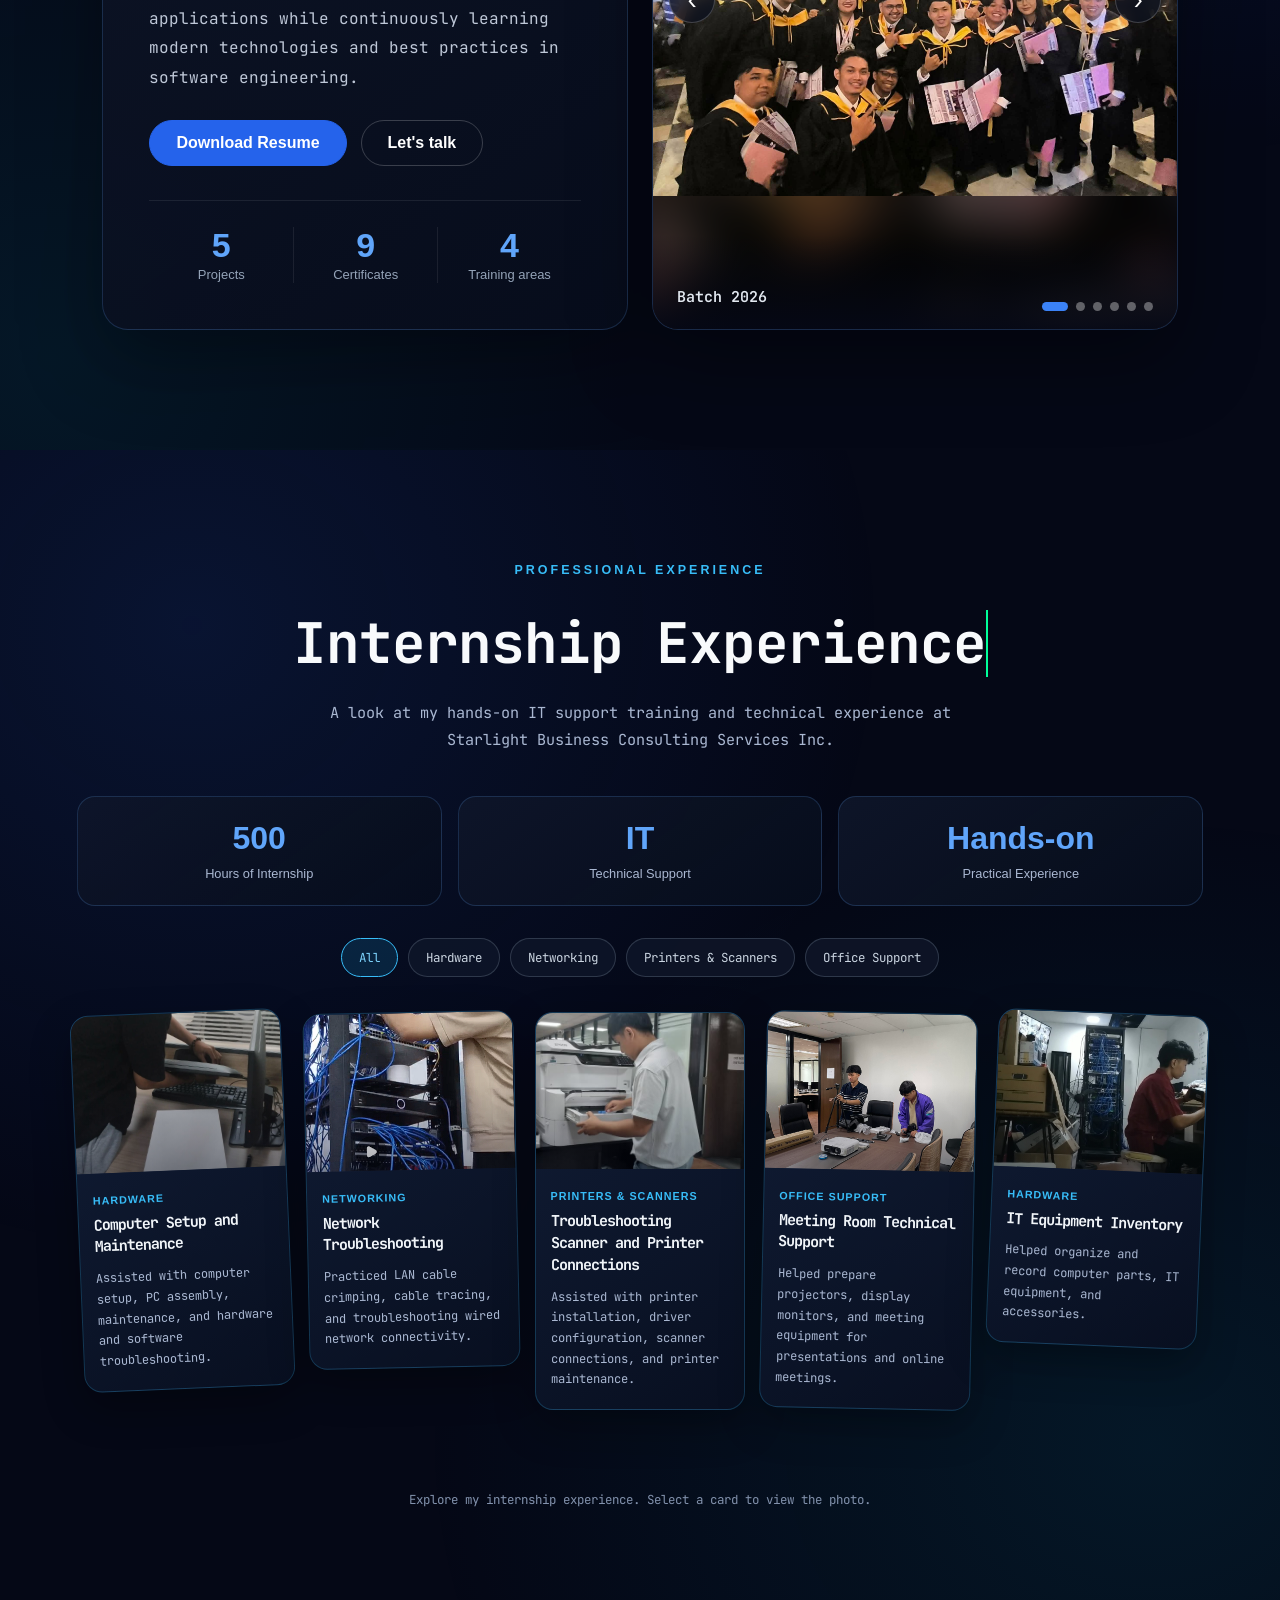
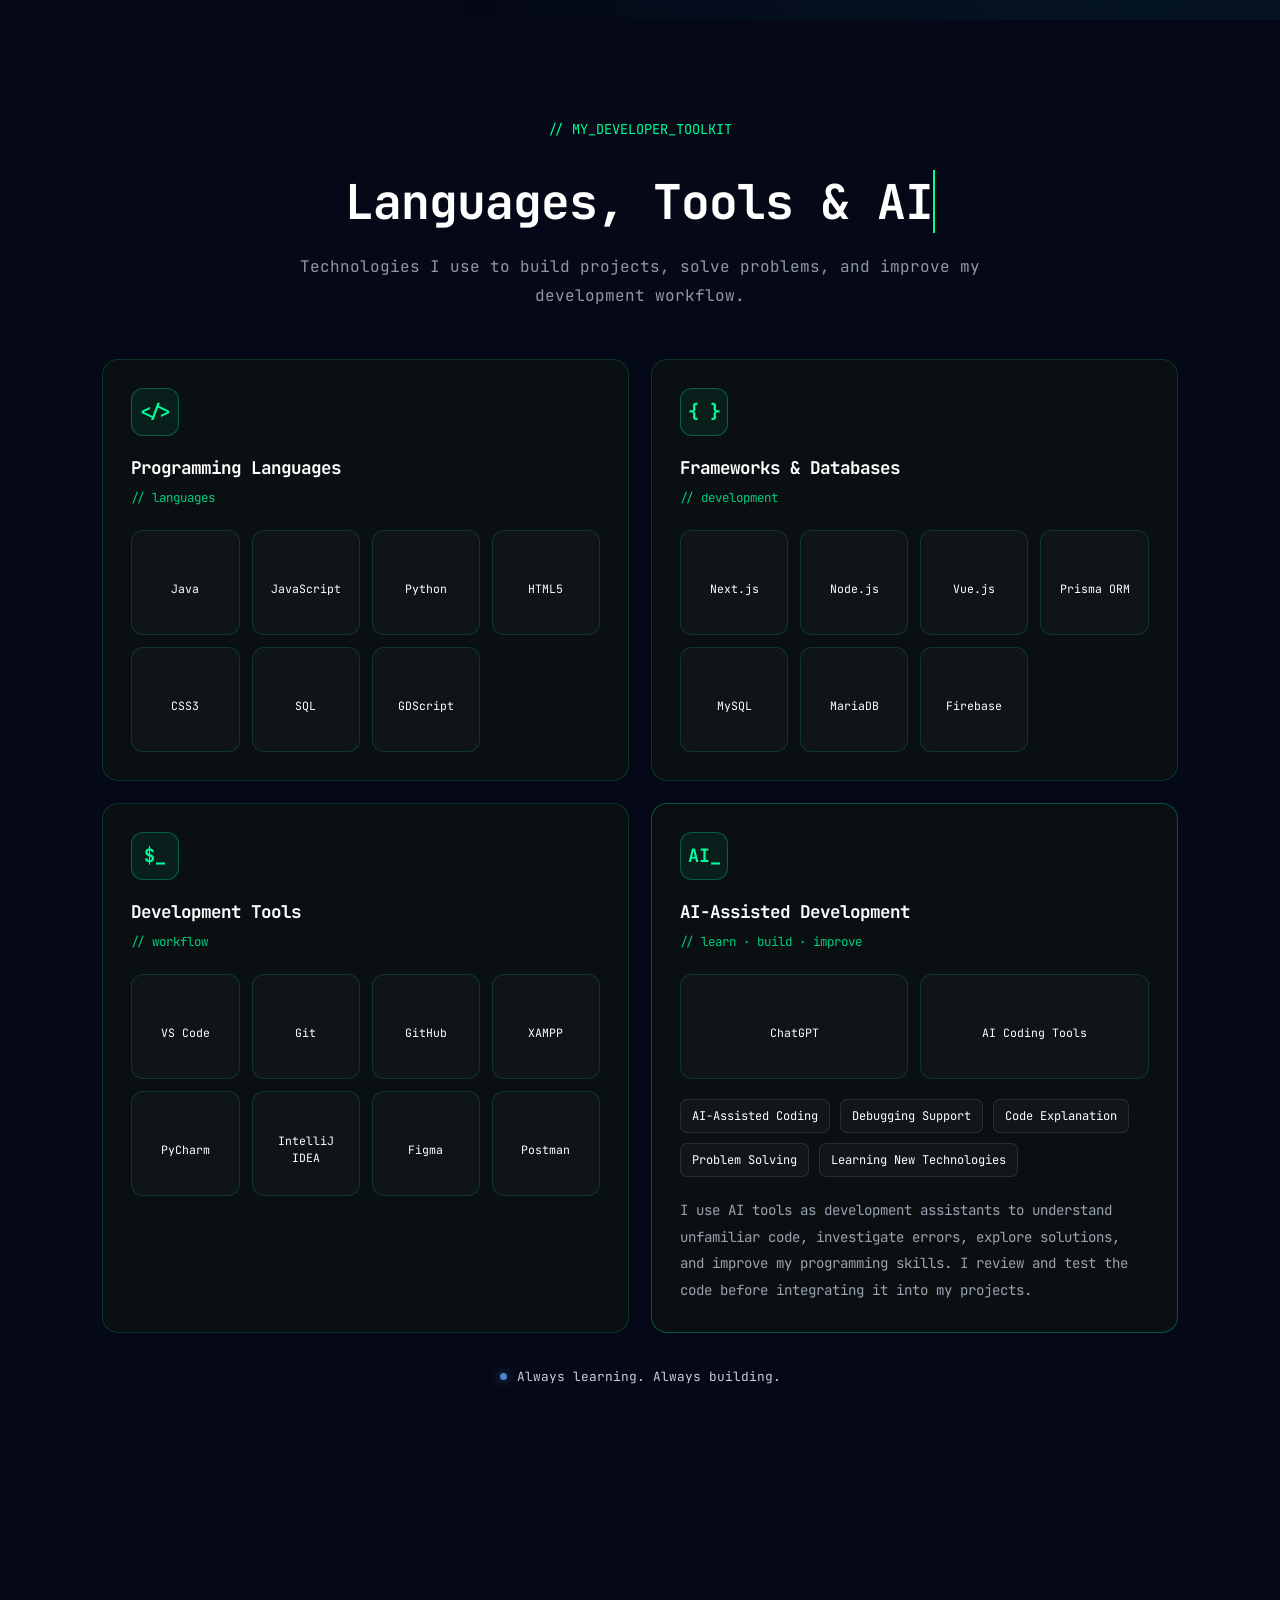
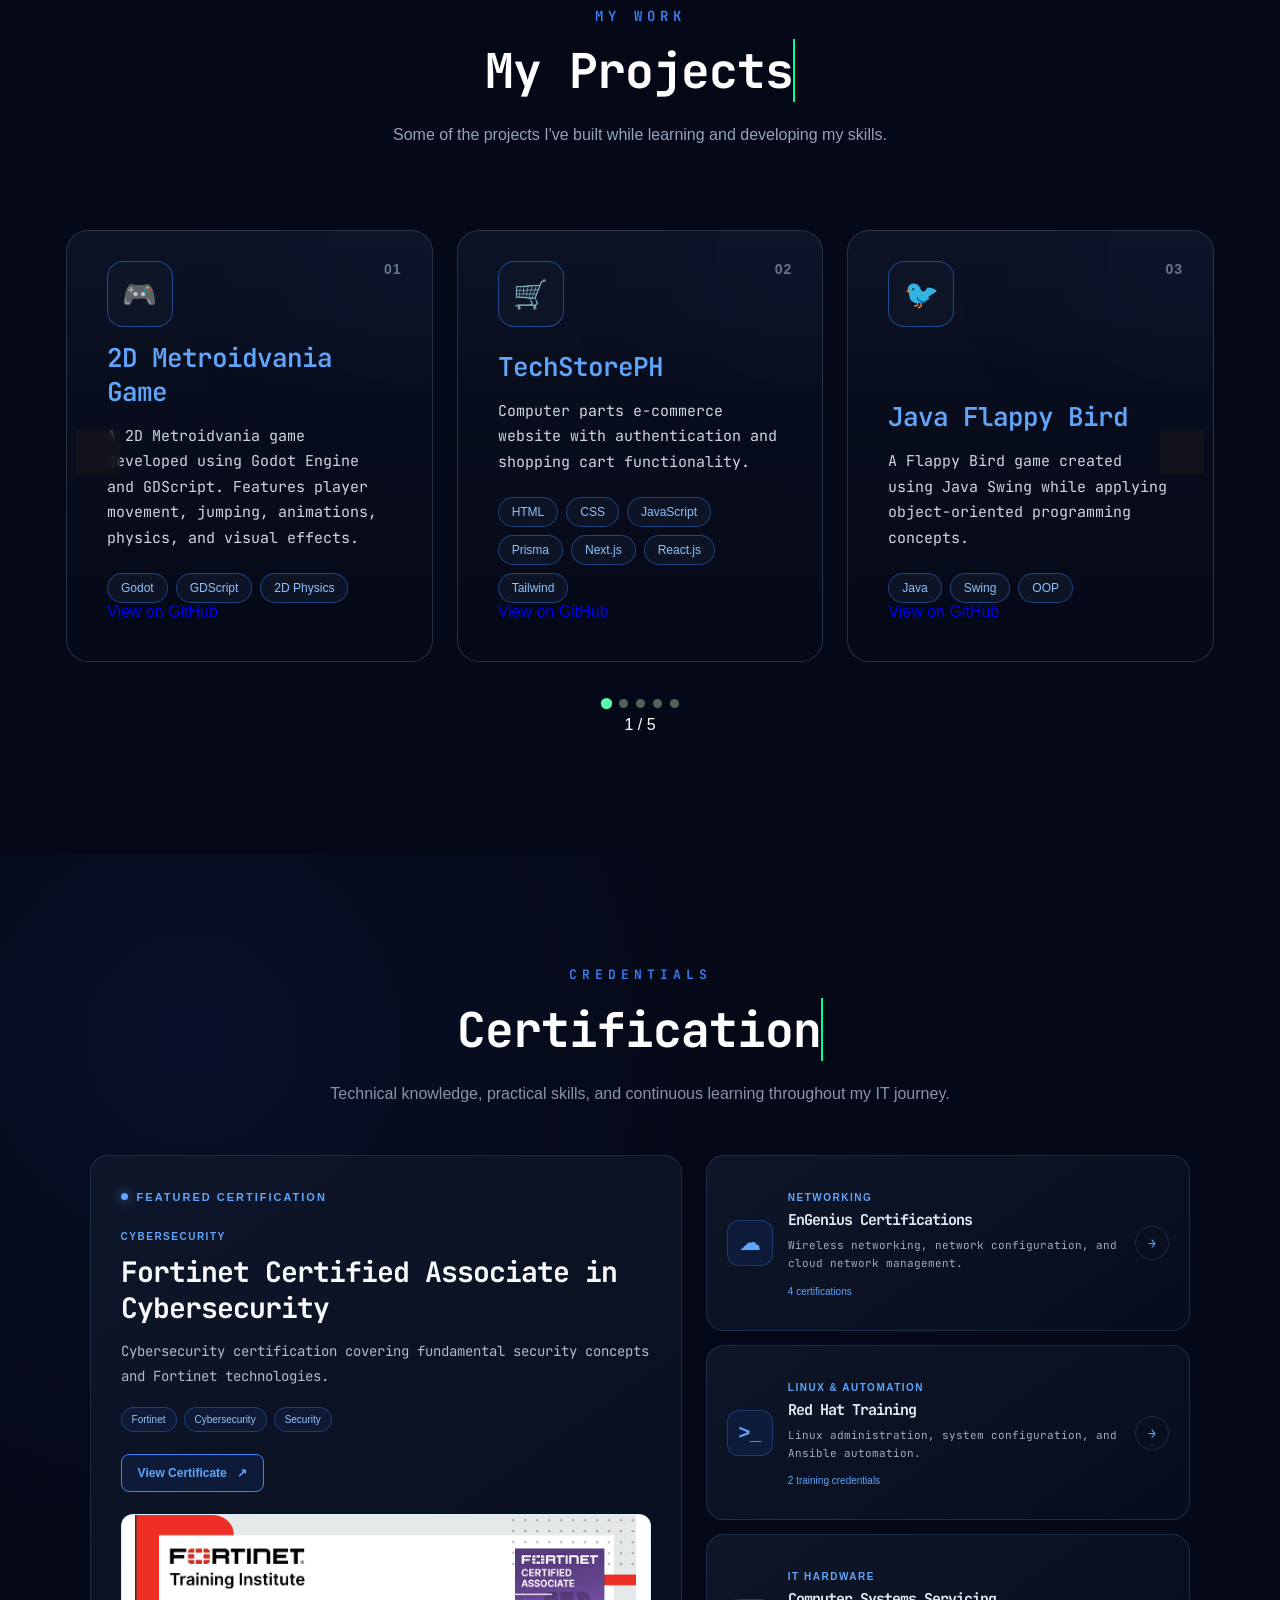
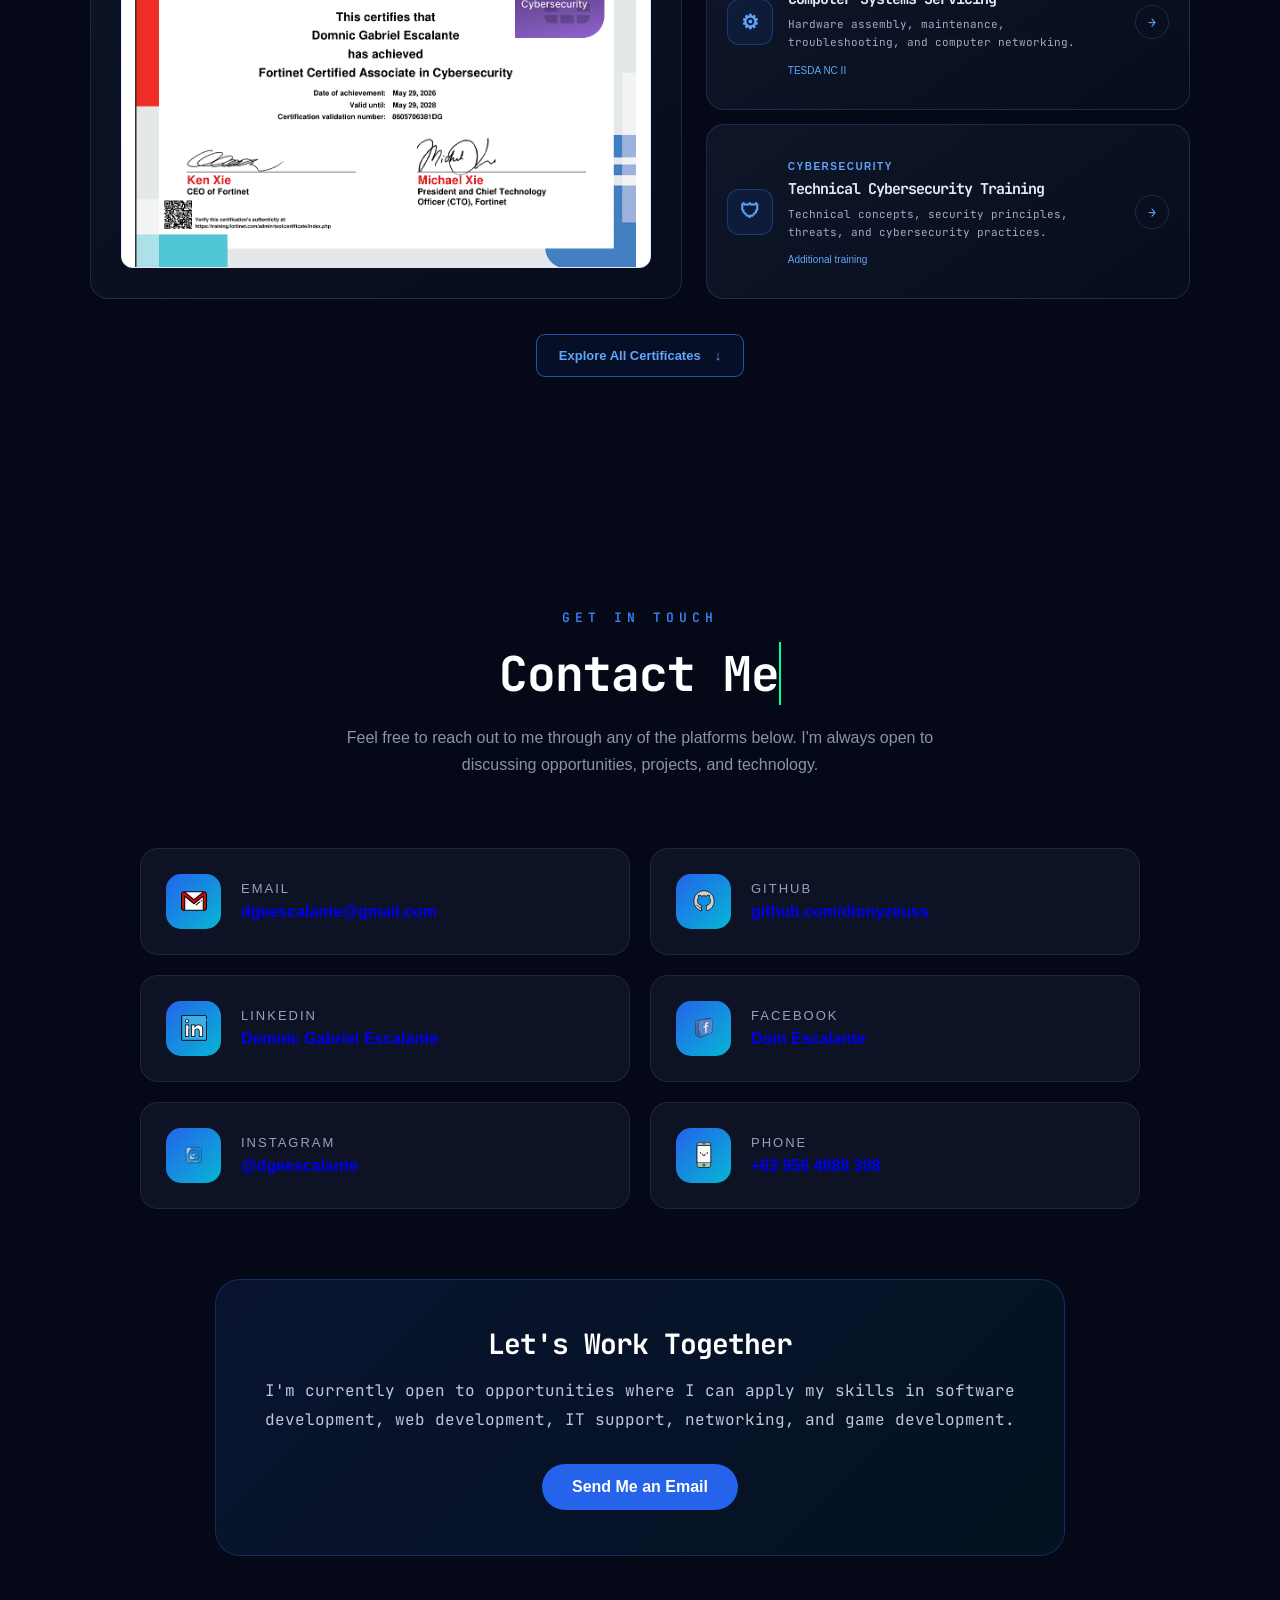
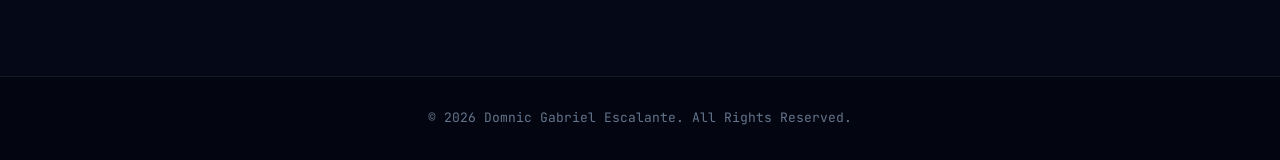
==== commit 357a4285: "updated link" ====
--- a/index.html
+++ b/index.html
@@ -680,9 +680,9 @@
                                 <span>MariaDB</span>
                             </div>
 
-                            <a href="https://github.com/dionyzeuss/Ticketing-System" target="_blank"
+                            <a href="https://ticketing-system-by-domnic-escalante.vercel.app/" target="_blank"
                                 rel="noopener noreferrer">
-                                View on GitHub
+                                View on Website
                             </a>
                         </div>
                     </article>
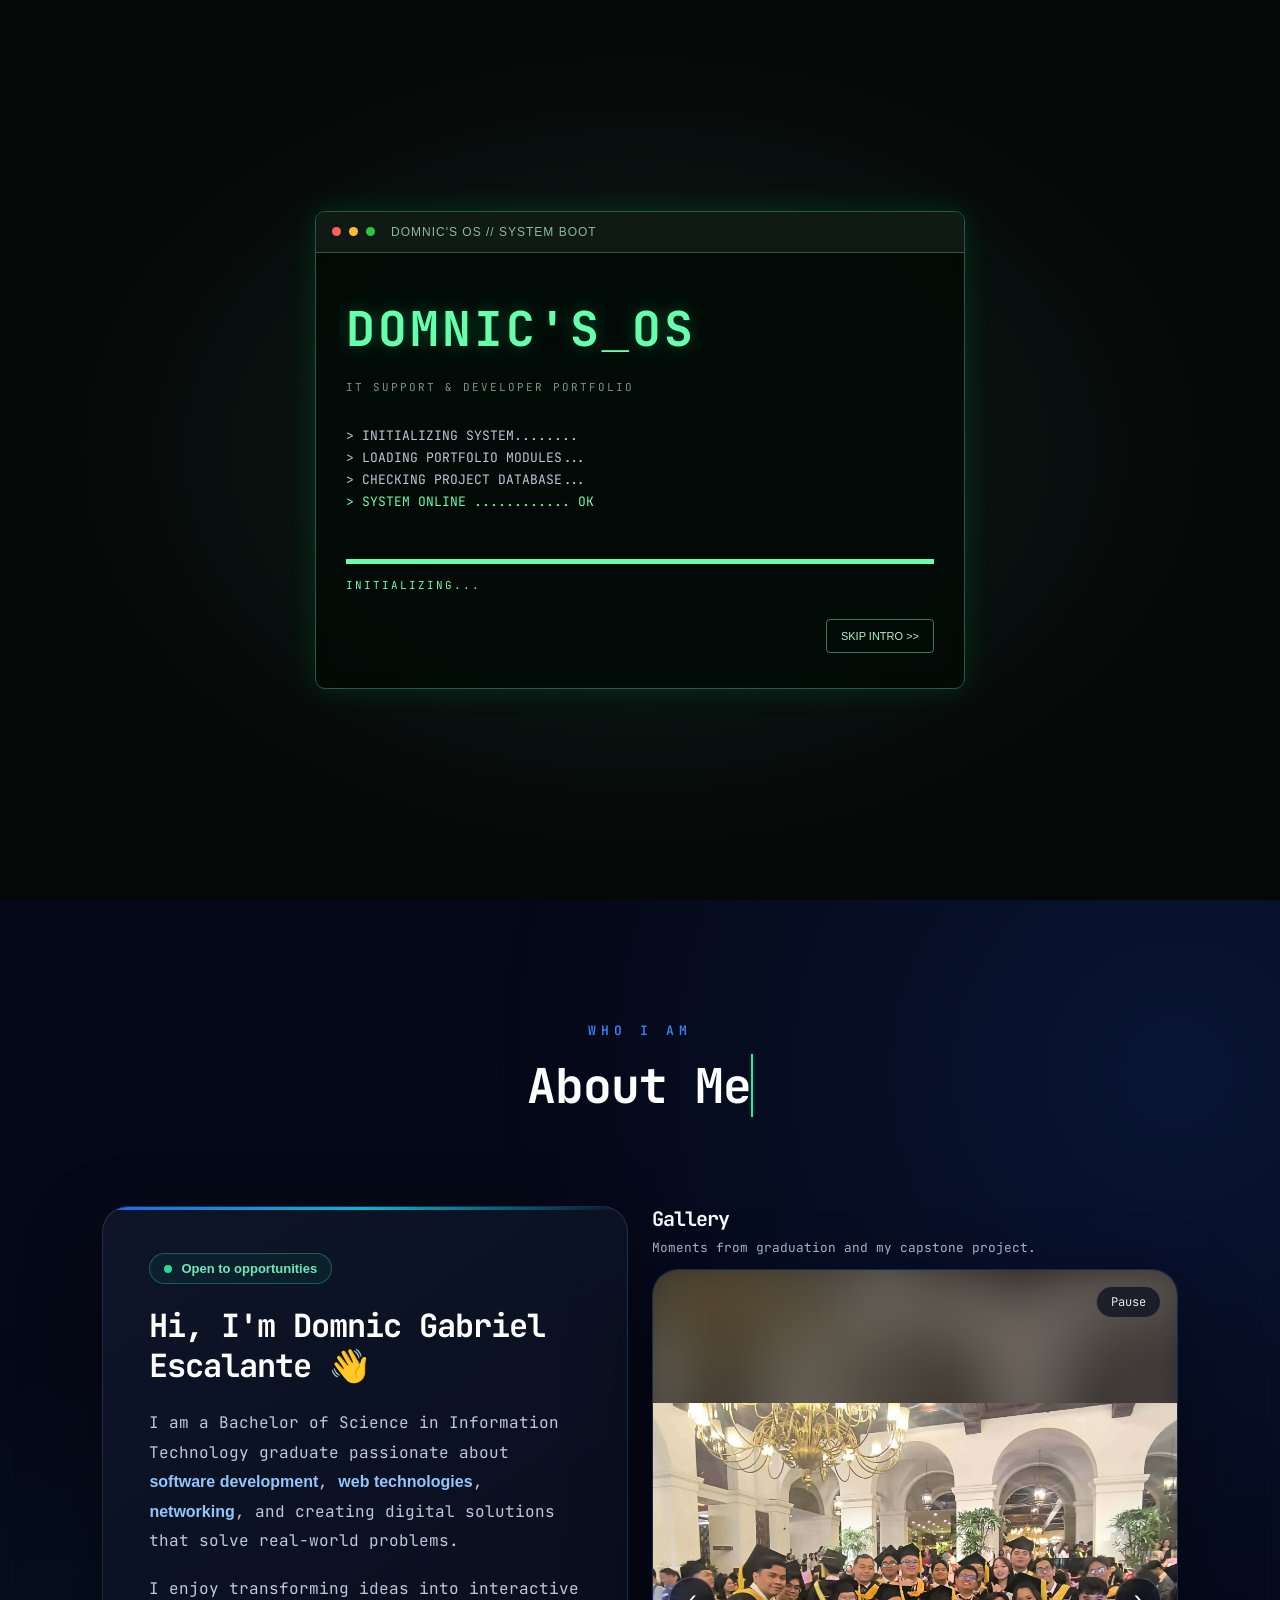
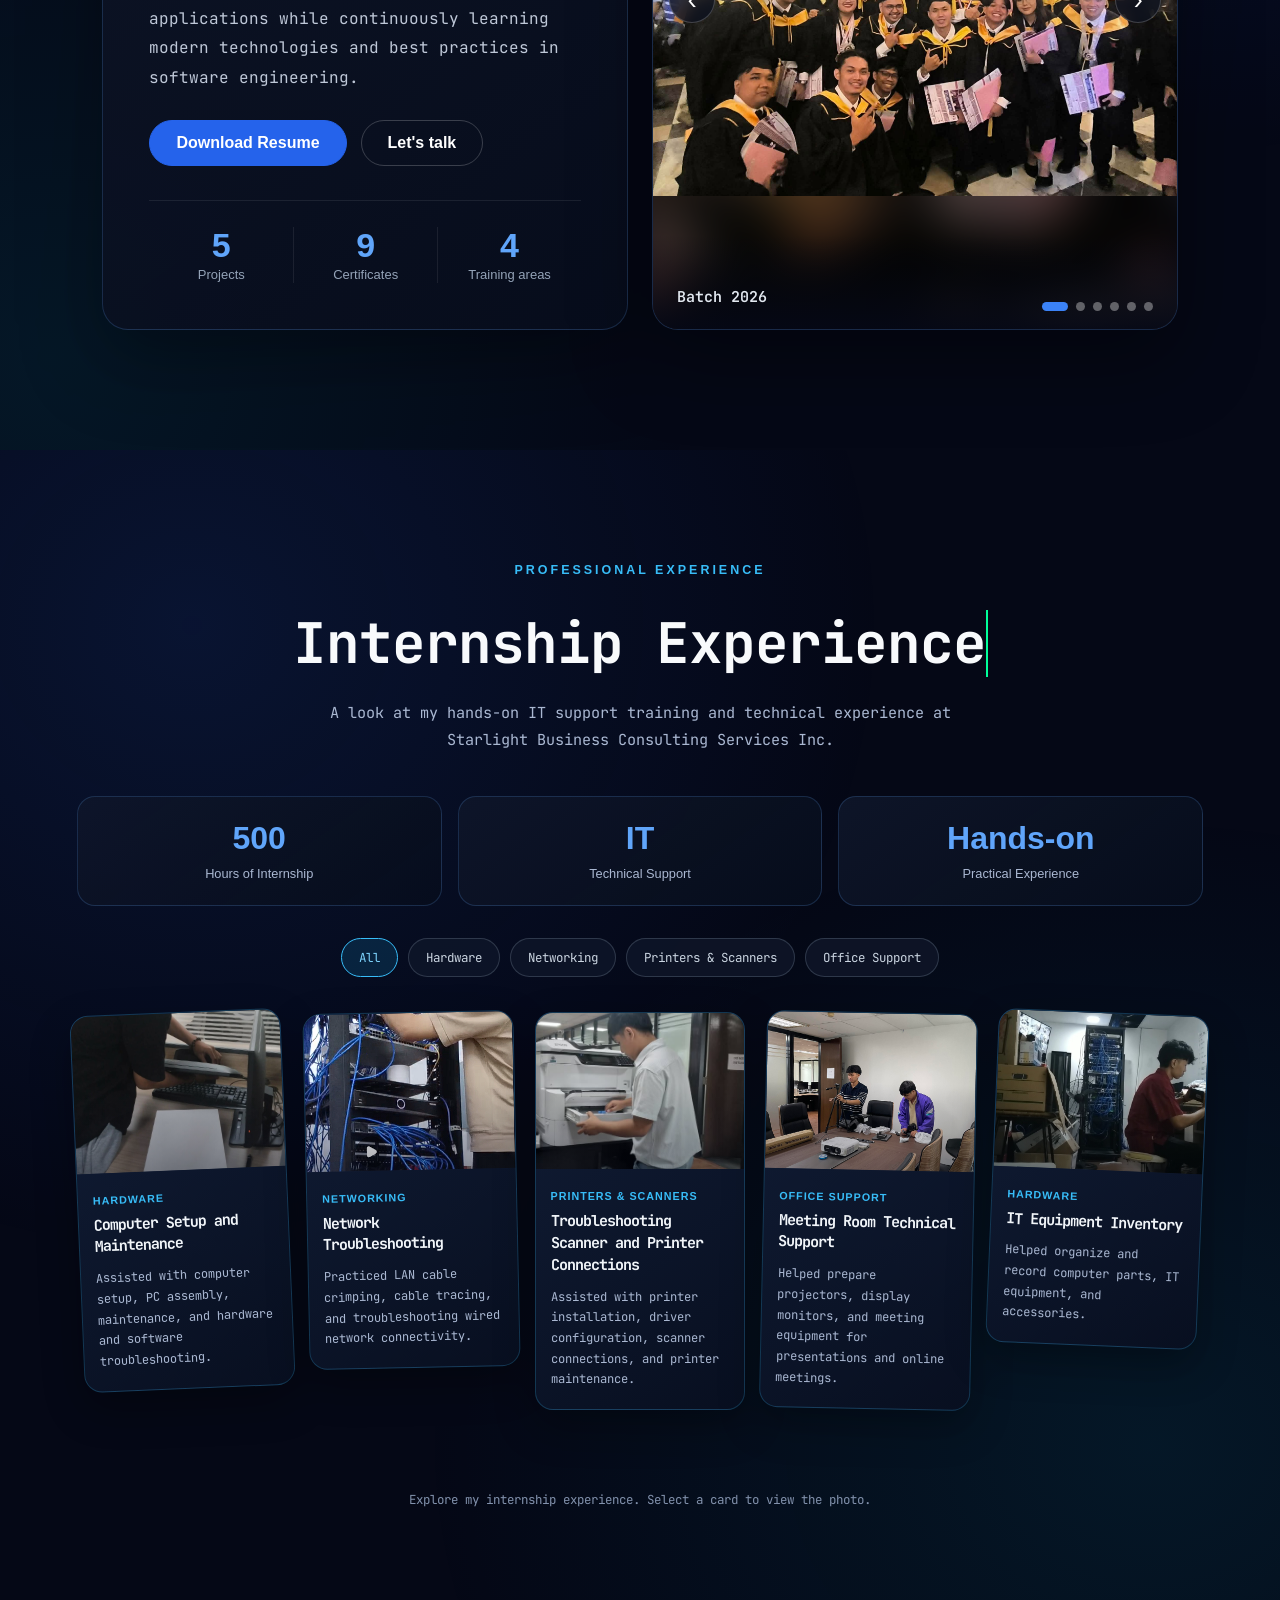
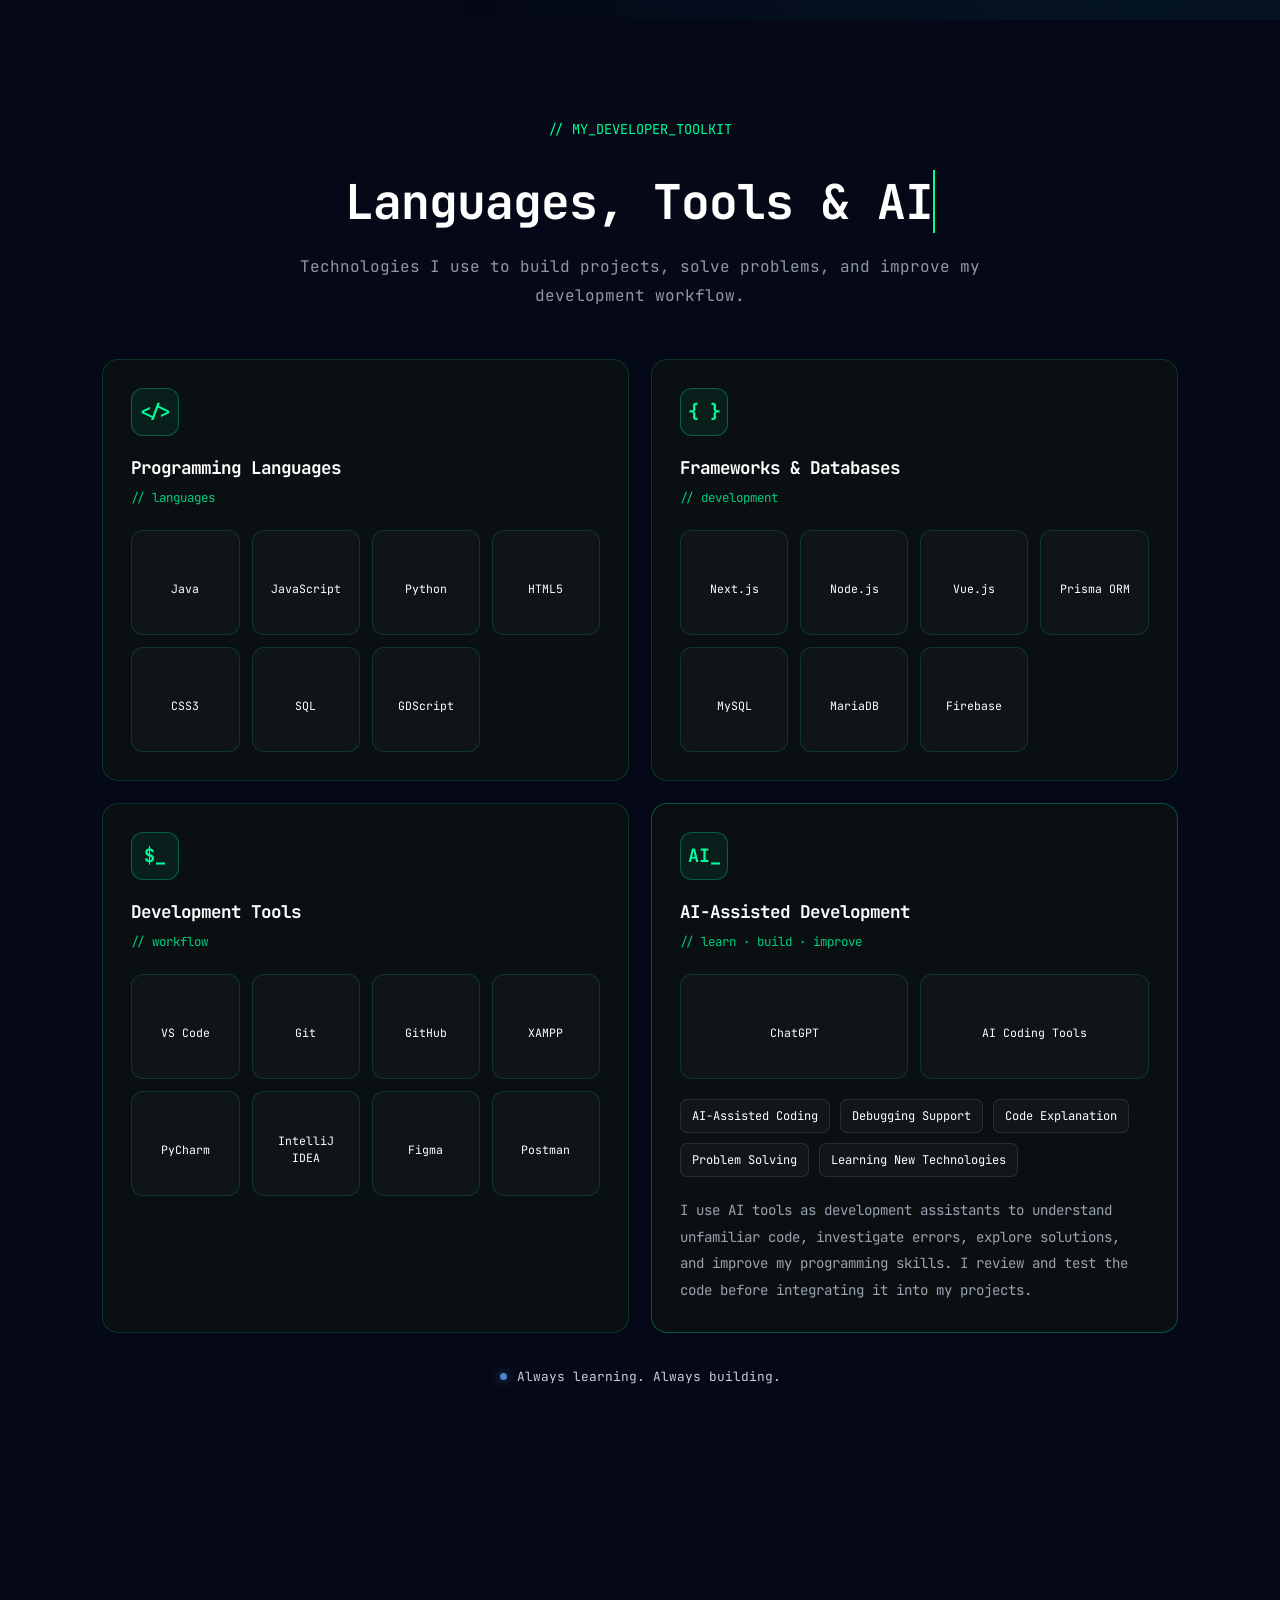
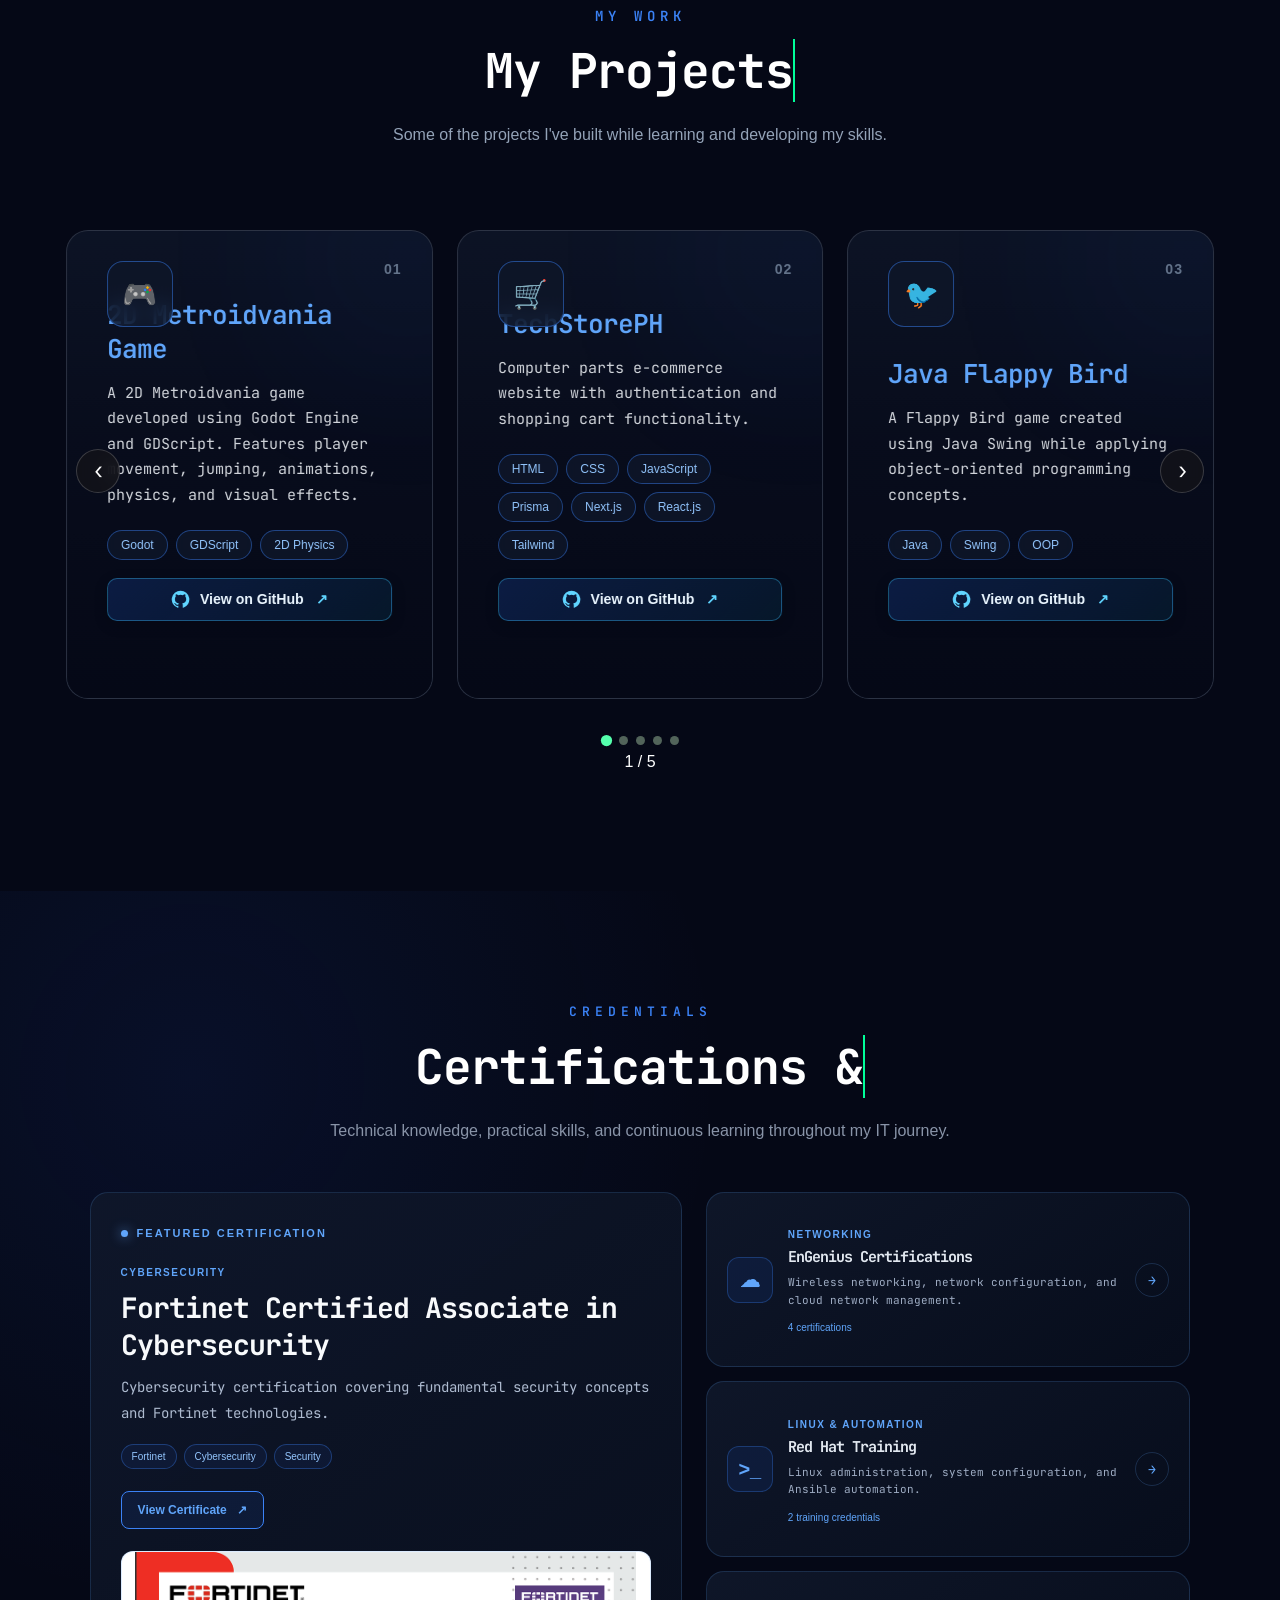
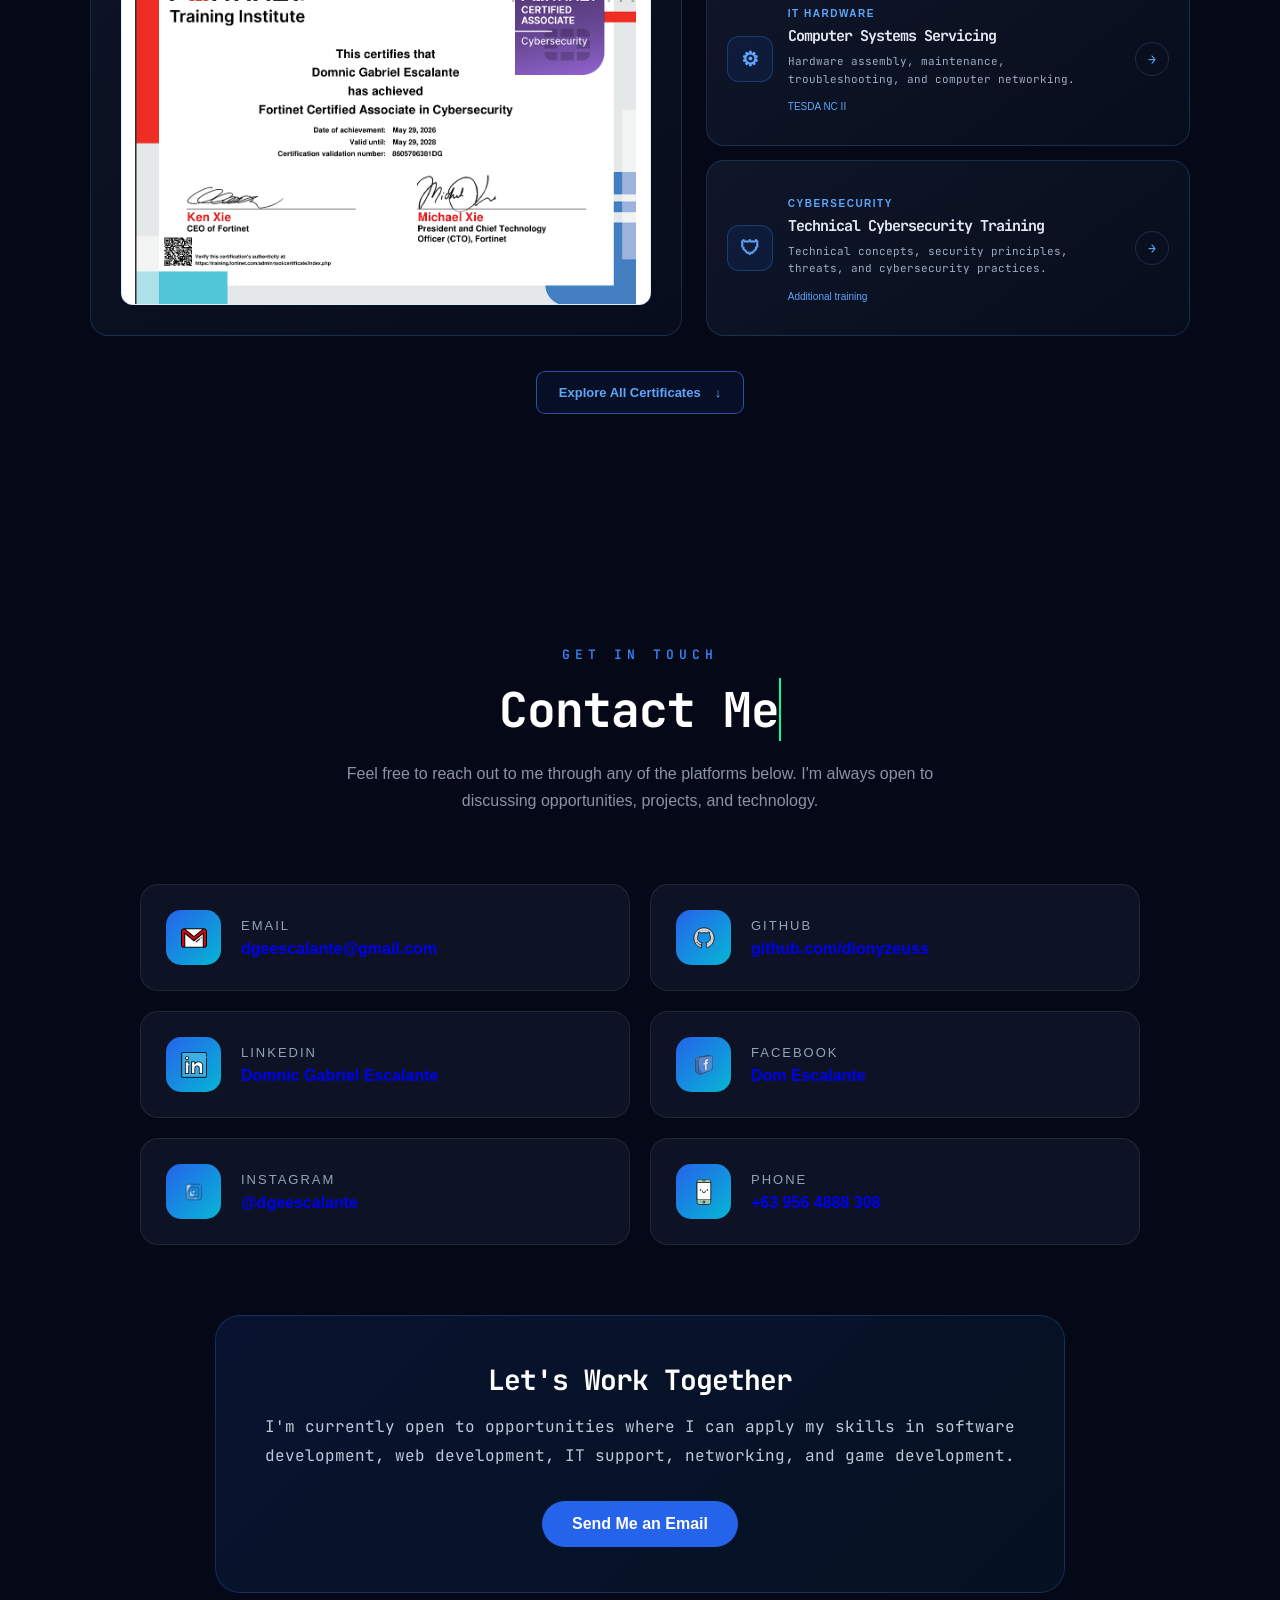
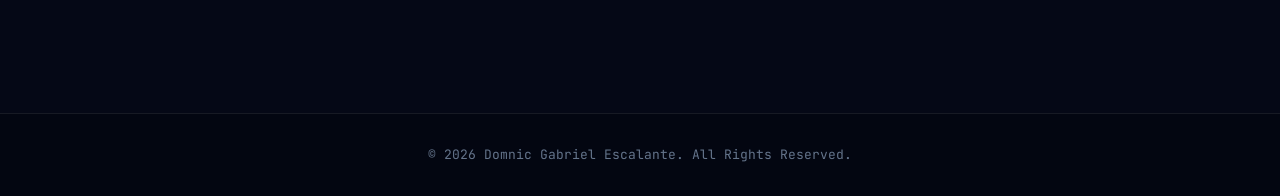
==== commit 7e7f0d5d: "update on project link" ====
--- a/index.html
+++ b/index.html
@@ -531,6 +531,7 @@
     </section>
 
 
+
     <!-- ================= PROJECTS ================= -->
     <section id="projects" class="projects-section">
         <div class="section-title">
@@ -576,9 +577,15 @@
                                 <span>2D Physics</span>
                             </div>
 
-                            <a href="https://github.com/dionyzeuss/Metroidvania" target="_blank"
+                            <a class="project-link project-link-github"
+                                href="https://github.com/dionyzeuss/Metroidvania" target="_blank"
                                 rel="noopener noreferrer">
-                                View on GitHub
+                                <svg viewBox="0 0 24 24" aria-hidden="true">
+                                    <path fill="currentColor"
+                                        d="M12 .9a11.1 11.1 0 0 0-3.51 21.63c.55.1.76-.24.76-.53v-2.08c-3.1.67-3.76-1.32-3.76-1.32-.5-1.3-1.24-1.65-1.24-1.65-1.01-.69.08-.68.08-.68 1.12.08 1.71 1.15 1.71 1.15.99 1.7 2.6 1.21 3.23.93.1-.72.39-1.21.71-1.49-2.47-.28-5.07-1.24-5.07-5.51 0-1.22.44-2.22 1.15-3-.12-.28-.5-1.42.11-2.96 0 0 .94-.3 3.06 1.14a10.6 10.6 0 0 1 5.57 0c2.12-1.44 3.06-1.14 3.06-1.14.61 1.54.23 2.68.11 2.96.72.78 1.15 1.78 1.15 3.01 0 4.28-2.6 5.22-5.08 5.5.4.35.75 1.02.75 2.06V22c0 .29.2.63.77.52A11.1 11.1 0 0 0 12 .9Z" />
+                                </svg>
+                                <span>View on GitHub</span>
+                                <span class="project-link-arrow" aria-hidden="true">↗</span>
                             </a>
                         </div>
                     </article>
@@ -612,9 +619,14 @@
                                 <span>Tailwind</span>
                             </div>
 
-                            <a href="https://github.com/dionyzeuss/TechStorePH" target="_blank"
-                                rel="noopener noreferrer">
-                                View on GitHub
+                            <a class="project-link project-link-github" href="https://github.com/dionyzeuss/TechStorePH"
+                                target="_blank" rel="noopener noreferrer">
+                                <svg viewBox="0 0 24 24" aria-hidden="true">
+                                    <path fill="currentColor"
+                                        d="M12 .9a11.1 11.1 0 0 0-3.51 21.63c.55.1.76-.24.76-.53v-2.08c-3.1.67-3.76-1.32-3.76-1.32-.5-1.3-1.24-1.65-1.24-1.65-1.01-.69.08-.68.08-.68 1.12.08 1.71 1.15 1.71 1.15.99 1.7 2.6 1.21 3.23.93.1-.72.39-1.21.71-1.49-2.47-.28-5.07-1.24-5.07-5.51 0-1.22.44-2.22 1.15-3-.12-.28-.5-1.42.11-2.96 0 0 .94-.3 3.06 1.14a10.6 10.6 0 0 1 5.57 0c2.12-1.44 3.06-1.14 3.06-1.14.61 1.54.23 2.68.11 2.96.72.78 1.15 1.78 1.15 3.01 0 4.28-2.6 5.22-5.08 5.5.4.35.75 1.02.75 2.06V22c0 .29.2.63.77.52A11.1 11.1 0 0 0 12 .9Z" />
+                                </svg>
+                                <span>View on GitHub</span>
+                                <span class="project-link-arrow" aria-hidden="true">↗</span>
                             </a>
                         </div>
                     </article>
@@ -644,9 +656,14 @@
                                 <span>OOP</span>
                             </div>
 
-                            <a href="https://github.com/dionyzeuss/FlappyBird" target="_blank"
-                                rel="noopener noreferrer">
-                                View on GitHub
+                            <a class="project-link project-link-github" href="https://github.com/dionyzeuss/FlappyBird"
+                                target="_blank" rel="noopener noreferrer">
+                                <svg viewBox="0 0 24 24" aria-hidden="true">
+                                    <path fill="currentColor"
+                                        d="M12 .9a11.1 11.1 0 0 0-3.51 21.63c.55.1.76-.24.76-.53v-2.08c-3.1.67-3.76-1.32-3.76-1.32-.5-1.3-1.24-1.65-1.24-1.65-1.01-.69.08-.68.08-.68 1.12.08 1.71 1.15 1.71 1.15.99 1.7 2.6 1.21 3.23.93.1-.72.39-1.21.71-1.49-2.47-.28-5.07-1.24-5.07-5.51 0-1.22.44-2.22 1.15-3-.12-.28-.5-1.42.11-2.96 0 0 .94-.3 3.06 1.14a10.6 10.6 0 0 1 5.57 0c2.12-1.44 3.06-1.14 3.06-1.14.61 1.54.23 2.68.11 2.96.72.78 1.15 1.78 1.15 3.01 0 4.28-2.6 5.22-5.08 5.5.4.35.75 1.02.75 2.06V22c0 .29.2.63.77.52A11.1 11.1 0 0 0 12 .9Z" />
+                                </svg>
+                                <span>View on GitHub</span>
+                                <span class="project-link-arrow" aria-hidden="true">↗</span>
                             </a>
                         </div>
                     </article>
@@ -680,9 +697,18 @@
                                 <span>MariaDB</span>
                             </div>
 
-                            <a href="https://ticketing-system-by-domnic-escalante.vercel.app/" target="_blank"
+                            <a class="project-link project-link-website"
+                                href="https://ticketing-system-by-domnic-escalante.vercel.app/" target="_blank"
                                 rel="noopener noreferrer">
-                                View on Website
+                                <svg viewBox="0 0 24 24" aria-hidden="true">
+                                    <circle cx="12" cy="12" r="9" fill="none" stroke="currentColor"
+                                        stroke-width="1.8" />
+                                    <path
+                                        d="M3 12h18M12 3c2.4 2.5 3.5 5.5 3.5 9S14.4 18.5 12 21c-2.4-2.5-3.5-5.5-3.5-9S9.6 5.5 12 3Z"
+                                        fill="none" stroke="currentColor" stroke-width="1.6" />
+                                </svg>
+                                <span>View Live Website</span>
+                                <span class="project-link-arrow" aria-hidden="true">↗</span>
                             </a>
                         </div>
                     </article>
@@ -712,9 +738,14 @@
                                 <span>Application Development</span>
                             </div>
 
-                            <a href="https://github.com/dionyzeuss/BargainApp" target="_blank"
-                                rel="noopener noreferrer">
-                                View on GitHub
+                            <a class="project-link project-link-github" href="https://github.com/dionyzeuss/BargainApp"
+                                target="_blank" rel="noopener noreferrer">
+                                <svg viewBox="0 0 24 24" aria-hidden="true">
+                                    <path fill="currentColor"
+                                        d="M12 .9a11.1 11.1 0 0 0-3.51 21.63c.55.1.76-.24.76-.53v-2.08c-3.1.67-3.76-1.32-3.76-1.32-.5-1.3-1.24-1.65-1.24-1.65-1.01-.69.08-.68.08-.68 1.12.08 1.71 1.15 1.71 1.15.99 1.7 2.6 1.21 3.23.93.1-.72.39-1.21.71-1.49.1-.72.39-1.21.71-1.49-2.47-.28-5.07-1.24-5.07-5.51 0-1.22.44-2.22 1.15-3-.12-.28-.5-1.42.11-2.96 0 0 .94-.3 3.06 1.14a10.6 10.6 0 0 1 5.57 0c2.12-1.44 3.06-1.14 3.06-1.14.61 1.54.23 2.68.11 2.96.72.78 1.15 1.78 1.15 3.01 0 4.28-2.6 5.22-5.08 5.5.4.35.75 1.02.75 2.06V22c0 .29.2.63.77.52A11.1 11.1 0 0 0 12 .9Z" />
+                                </svg>
+                                <span>View on GitHub</span>
+                                <span class="project-link-arrow" aria-hidden="true">↗</span>
                             </a>
                         </div>
                     </article>
@@ -730,6 +761,7 @@
         <div id="project-dots" aria-label="Project navigation"></div>
         <div id="project-counter" aria-live="polite"></div>
     </section>
+
 
     <!-- ================= CERTIFICATES ================= -->
     <section id="certificates" class="certificates-section">
--- a/styles.css
+++ b/styles.css
@@ -4158,4 +4158,162 @@
   width: 26px;
   height: 26px;
   object-fit: contain;
-}+}
+
+
+/* ================= PROJECT LINK BUTTONS ================= */
+
+#projects .project-link {
+    position: relative;
+    display: inline-flex;
+    align-items: center;
+    justify-content: center;
+    gap: 10px;
+
+    margin-top: 18px;
+    padding: 11px 16px;
+
+    border: 1px solid rgba(56, 189, 248, 0.38);
+    border-radius: 10px;
+
+    color: #eaf6ff;
+    background: linear-gradient(
+        135deg,
+        rgba(37, 99, 235, 0.2),
+        rgba(14, 165, 233, 0.09)
+    );
+
+    font-family: inherit;
+    font-size: 0.88rem;
+    font-weight: 600;
+    line-height: 1.2;
+    text-decoration: none;
+
+    box-shadow: 0 4px 14px rgba(0, 0, 0, 0.18);
+
+    transition:
+        color 0.25s ease,
+        background 0.25s ease,
+        border-color 0.25s ease,
+        box-shadow 0.25s ease,
+        transform 0.25s ease;
+
+    overflow: hidden;
+    isolation: isolate;
+}
+
+#projects .project-link svg {
+    display: block;
+    flex: 0 0 19px;
+    width: 19px;
+    height: 19px;
+    color: #60d5ff;
+    transition: transform 0.25s ease, color 0.25s ease;
+}
+
+#projects .project-link-arrow {
+    display: inline-block;
+    margin-left: 2px;
+    color: #60d5ff;
+    transition: transform 0.25s ease;
+}
+
+/* Shimmer effect */
+#projects .project-link::before {
+    content: "";
+    position: absolute;
+    z-index: -1;
+    inset: 0;
+
+    background: linear-gradient(
+        110deg,
+        transparent 20%,
+        rgba(255, 255, 255, 0.15) 45%,
+        transparent 70%
+    );
+
+    transform: translateX(-120%);
+    transition: transform 0.55s ease;
+}
+
+#projects .project-link:hover {
+    color: #ffffff;
+    background: linear-gradient(135deg, #2563eb, #0891b2);
+    border-color: #38bdf8;
+
+    box-shadow:
+        0 0 0 3px rgba(56, 189, 248, 0.1),
+        0 8px 24px rgba(14, 165, 233, 0.28);
+
+    transform: translateY(-3px);
+}
+
+#projects .project-link:hover::before {
+    transform: translateX(120%);
+}
+
+#projects .project-link:hover svg {
+    color: #ffffff;
+    transform: scale(1.1);
+}
+
+#projects .project-link:hover .project-link-arrow {
+    color: #ffffff;
+    transform: translate(3px, -3px);
+}
+
+#projects .project-link:active {
+    transform: translateY(-1px) scale(0.98);
+}
+
+#projects .project-link:focus-visible {
+    outline: 2px solid #38bdf8;
+    outline-offset: 4px;
+}
+
+/* Live website button */
+#projects .project-link-website {
+    border-color: rgba(52, 211, 153, 0.4);
+    background: linear-gradient(
+        135deg,
+        rgba(5, 150, 105, 0.2),
+        rgba(13, 148, 136, 0.1)
+    );
+}
+
+#projects .project-link-website svg,
+#projects .project-link-website .project-link-arrow {
+    color: #6ee7b7;
+}
+
+#projects .project-link-website:hover {
+    background: linear-gradient(135deg, #059669, #0d9488);
+    border-color: #6ee7b7;
+    box-shadow:
+        0 0 0 3px rgba(52, 211, 153, 0.1),
+        0 8px 24px rgba(16, 185, 129, 0.24);
+}
+
+#projects .project-link-website:hover svg,
+#projects .project-link-website:hover .project-link-arrow {
+    color: #ffffff;
+}
+
+/* Mobile */
+@media (max-width: 480px) {
+    #projects .project-link {
+        padding: 10px 13px;
+        gap: 8px;
+        font-size: 0.82rem;
+    }
+}
+
+/* Respect reduced-motion settings */
+@media (prefers-reduced-motion: reduce) {
+    #projects .project-link,
+    #projects .project-link svg,
+    #projects .project-link-arrow,
+    #projects .project-link::before {
+        transition: none;
+    }
+}
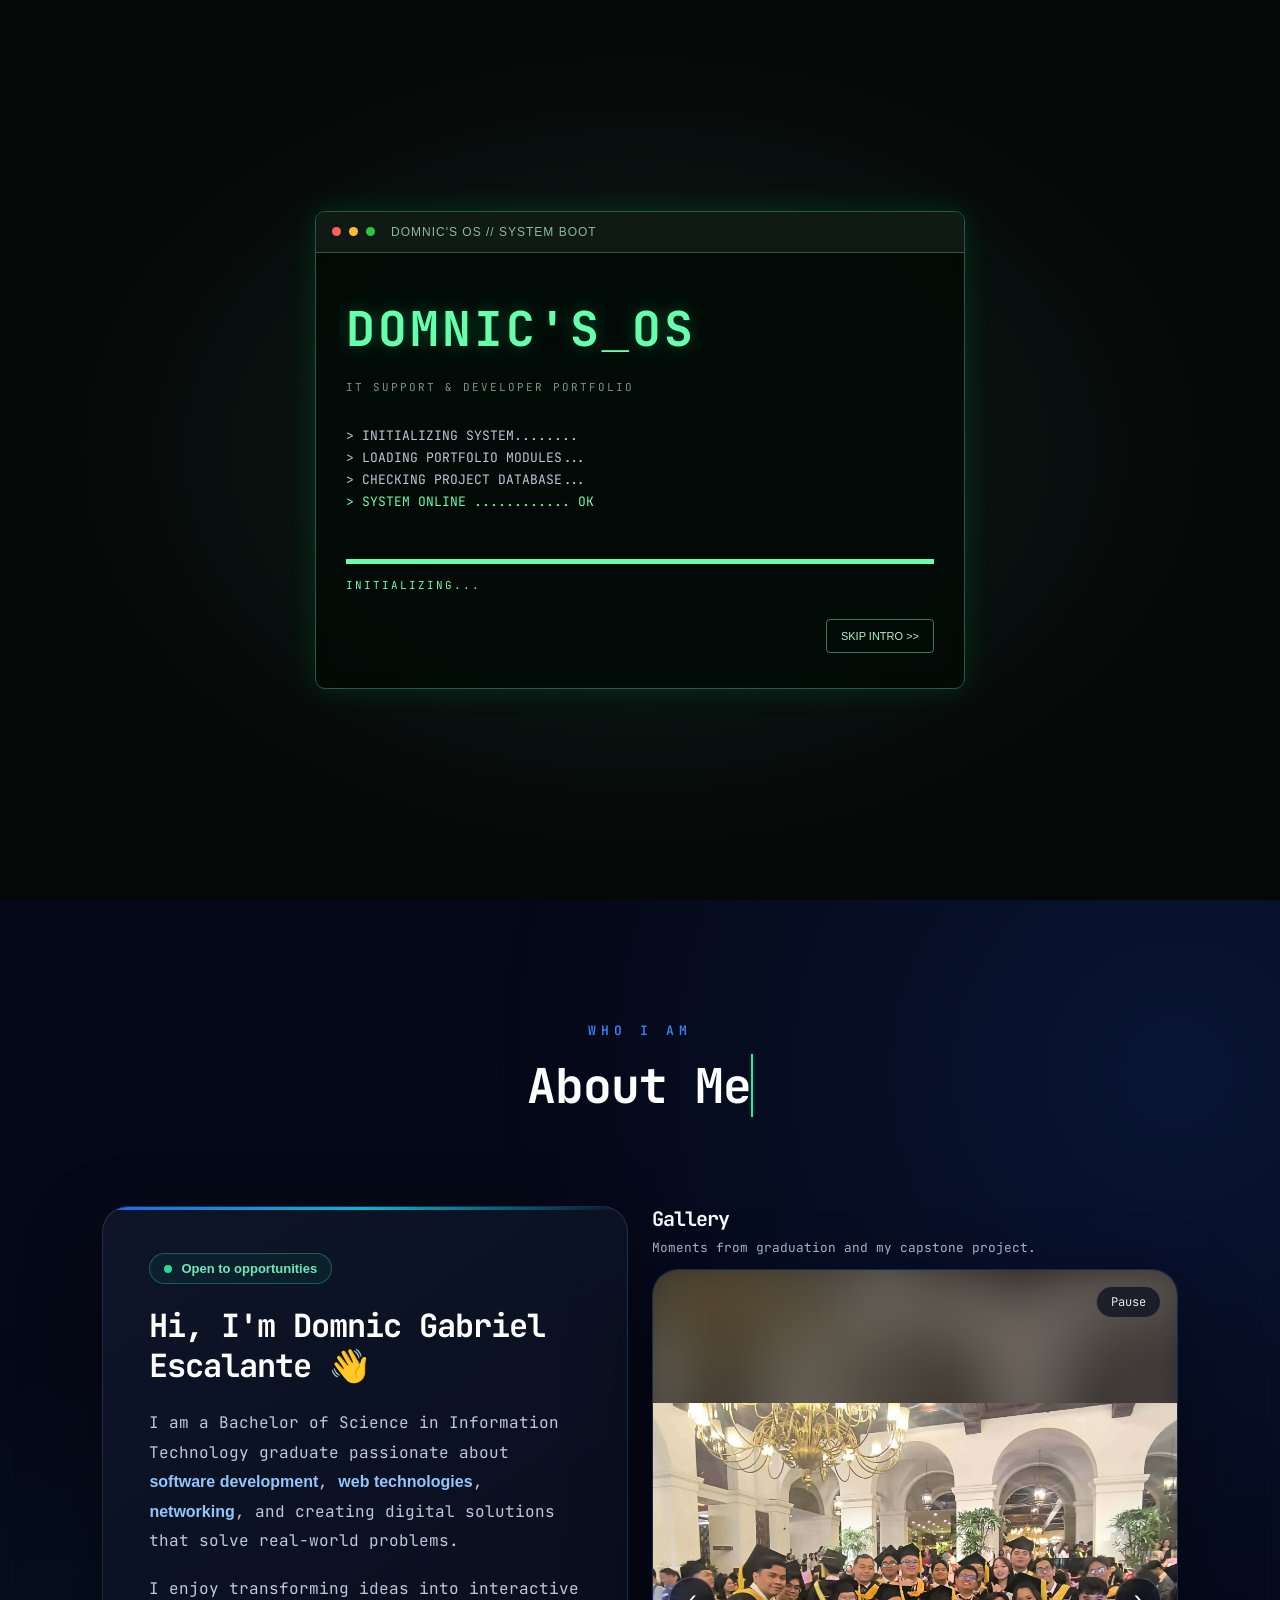
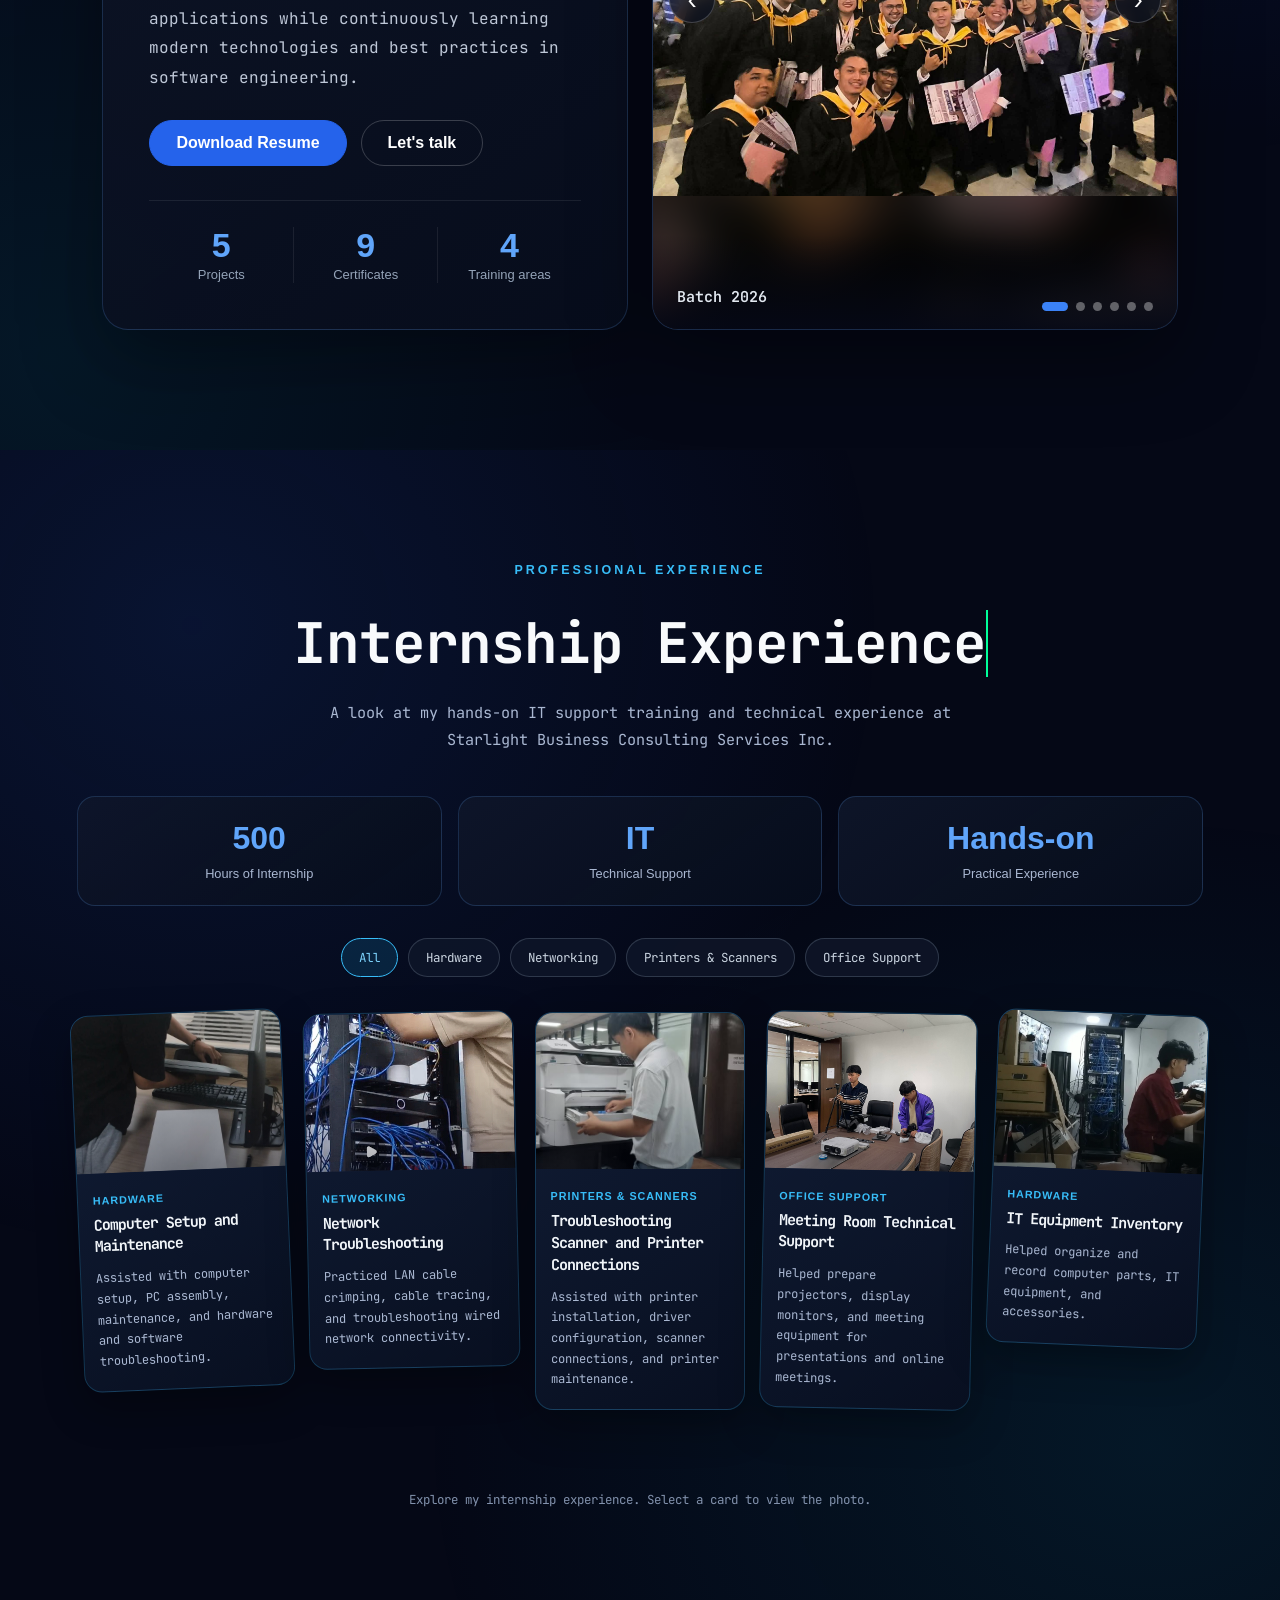
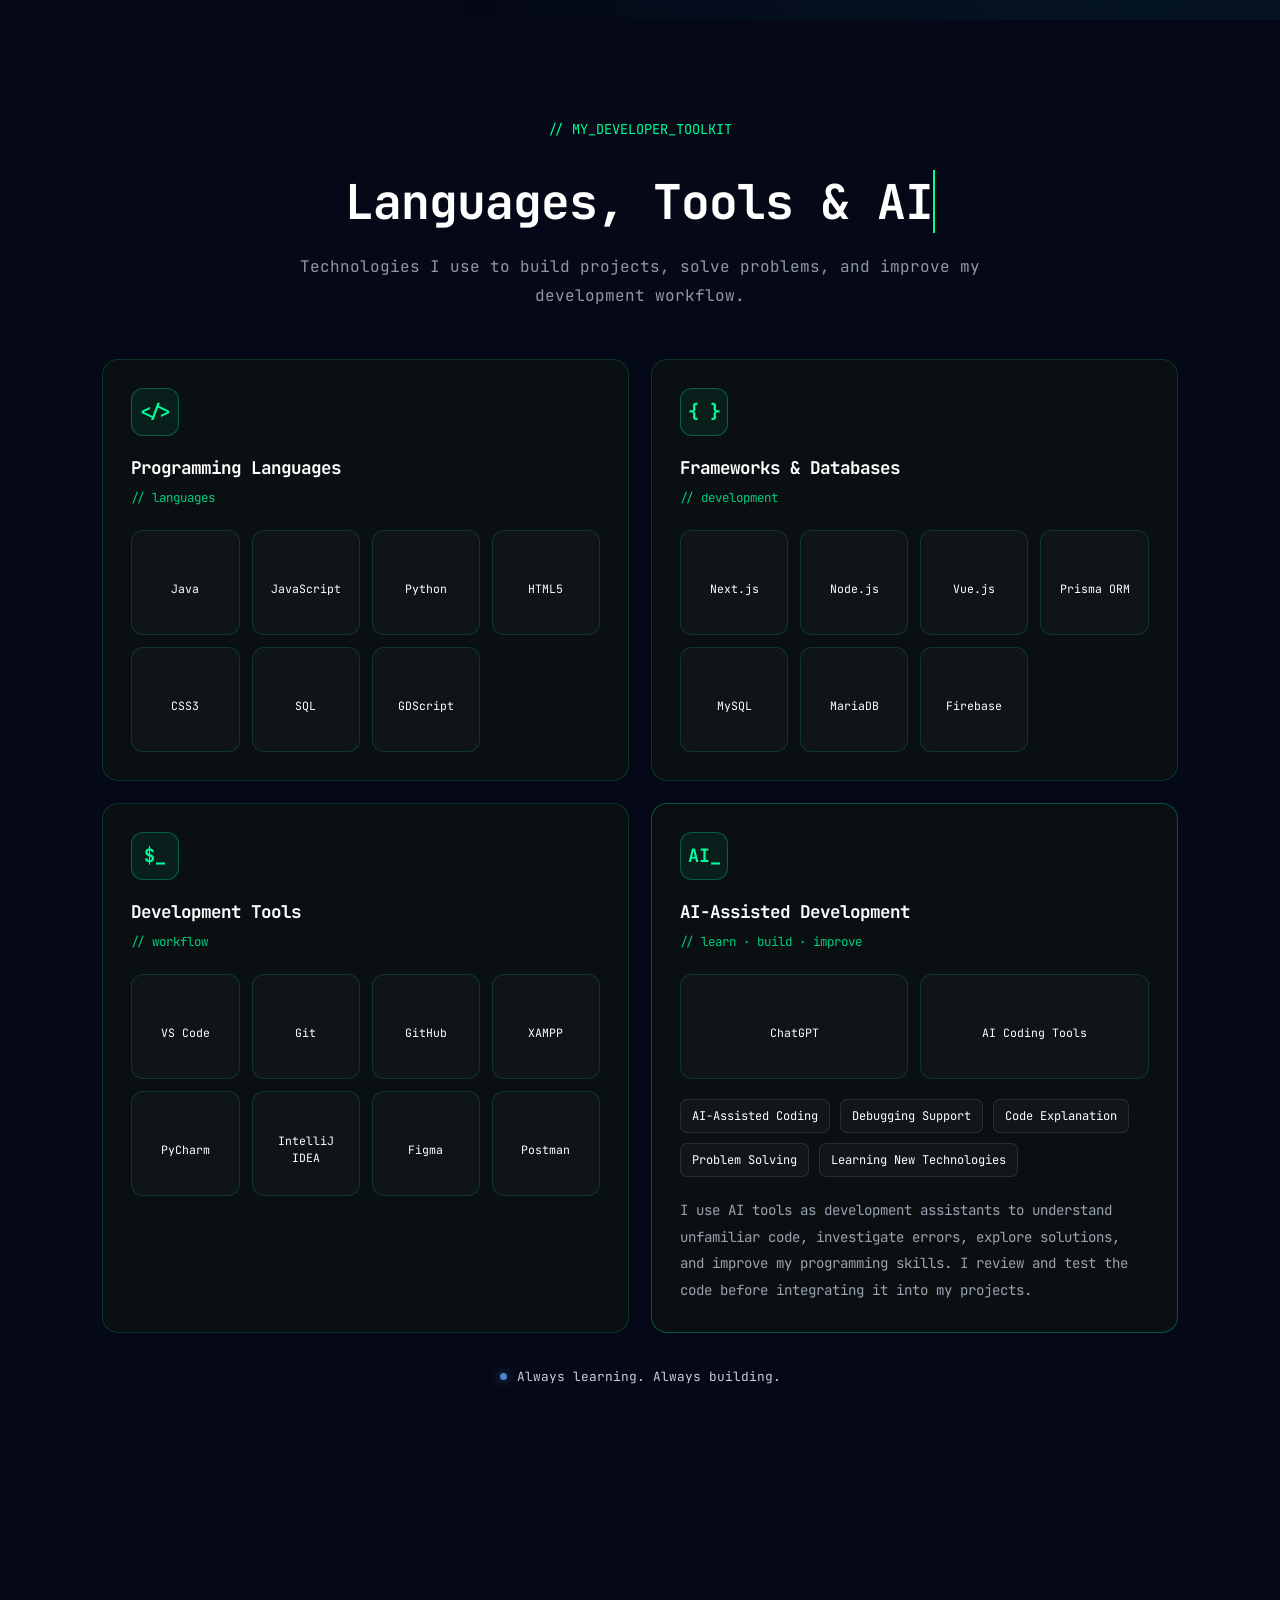
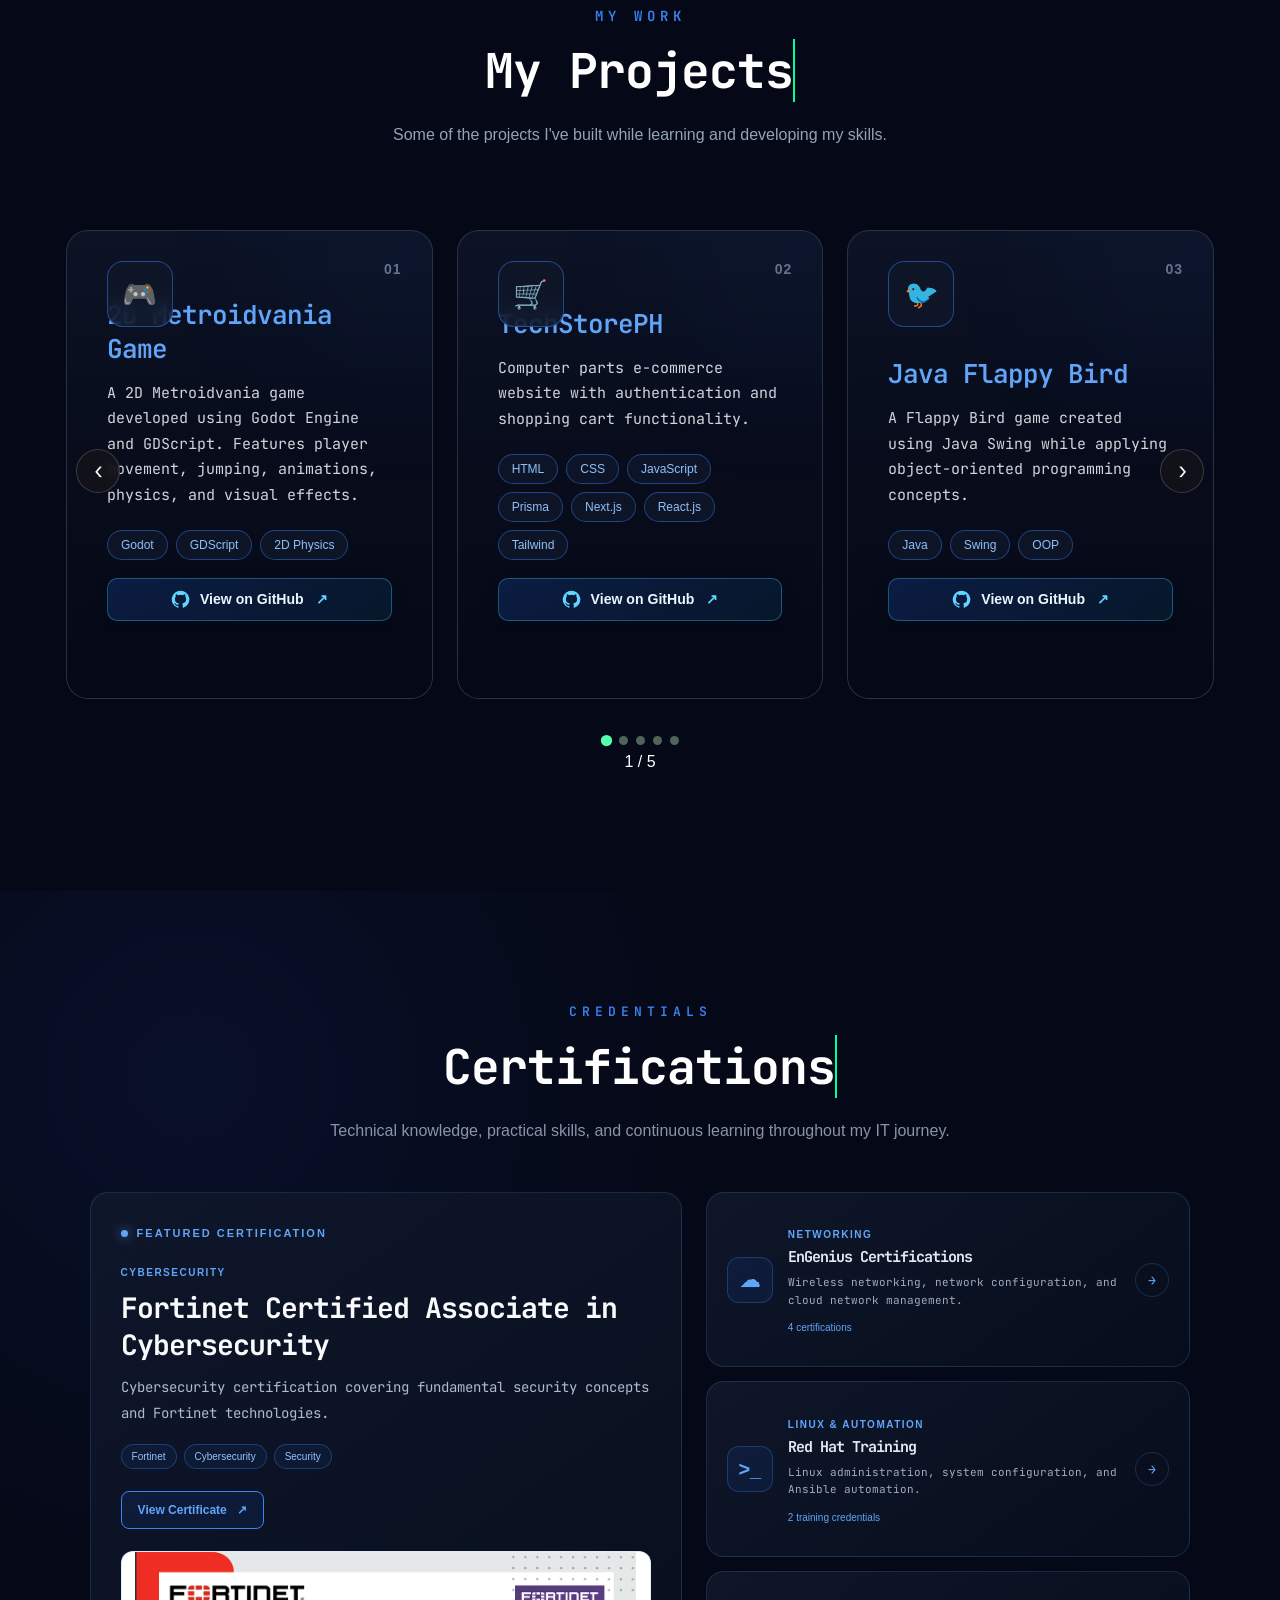
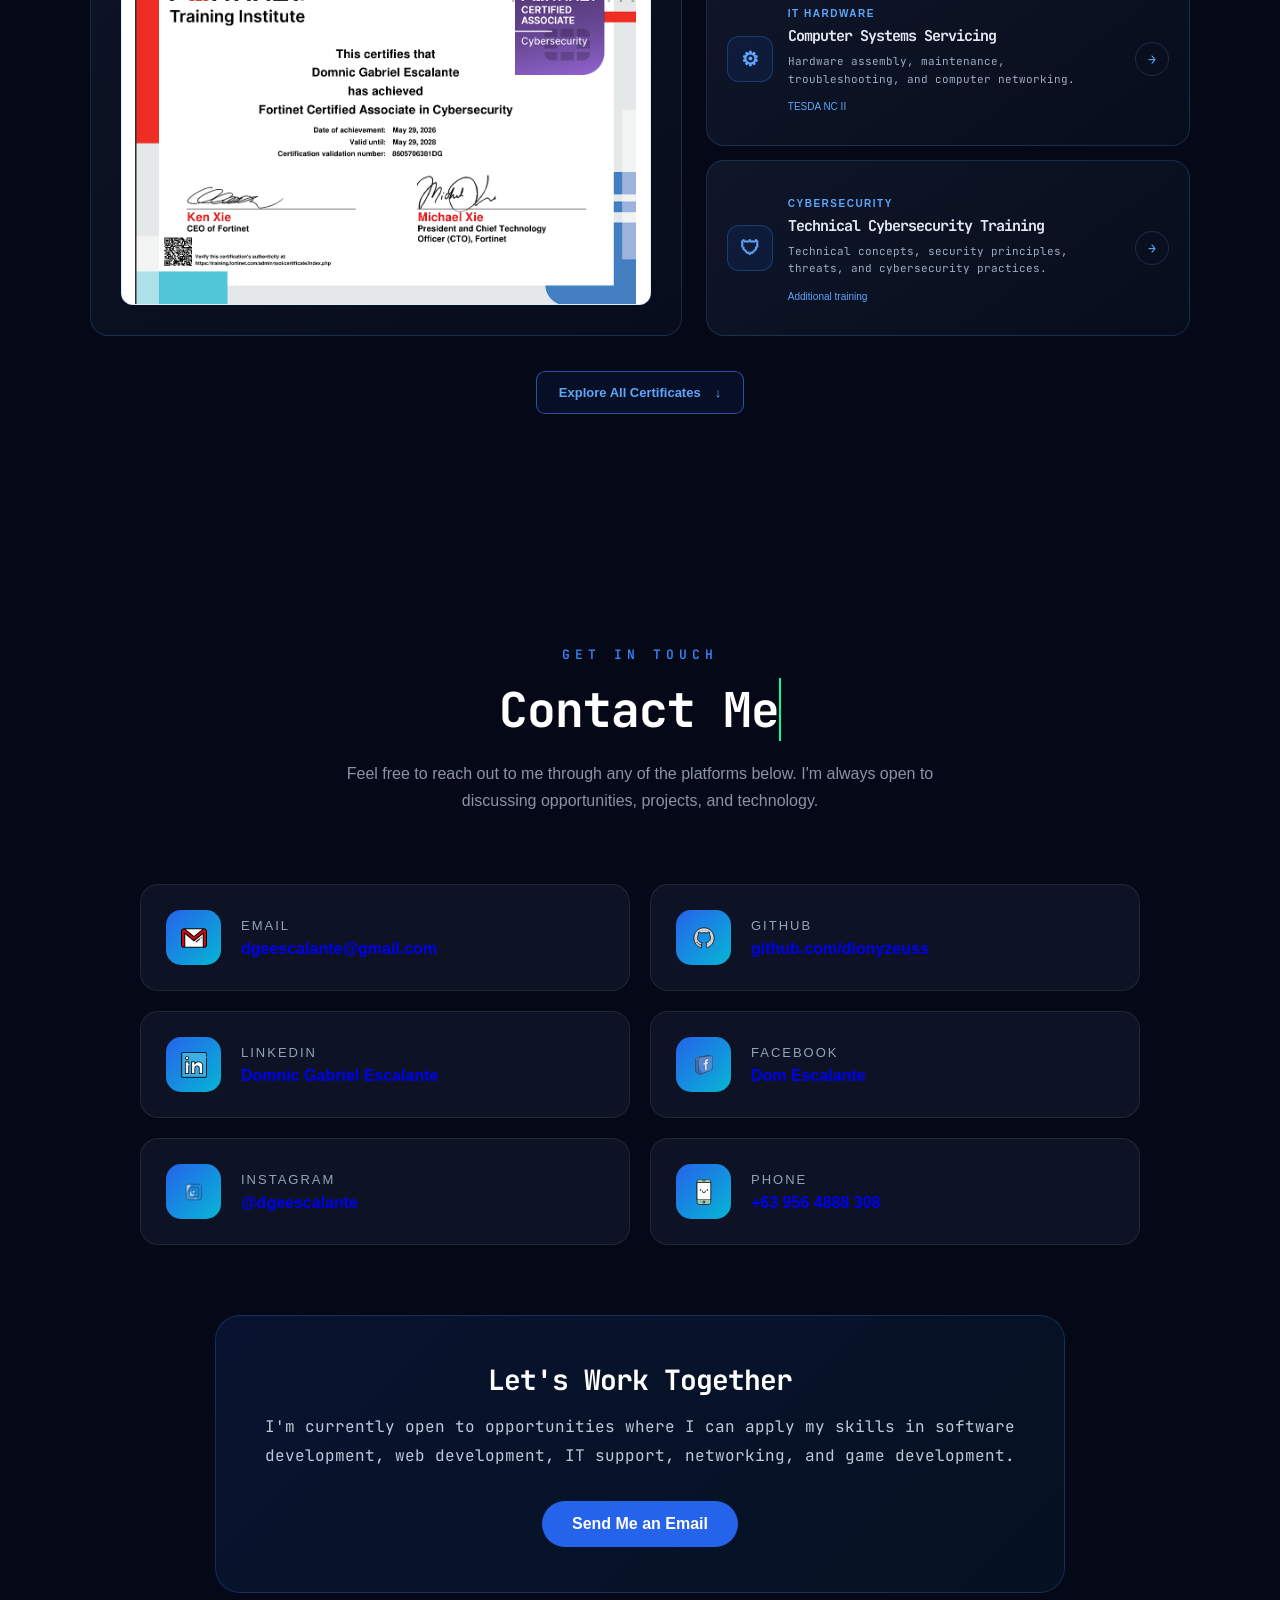
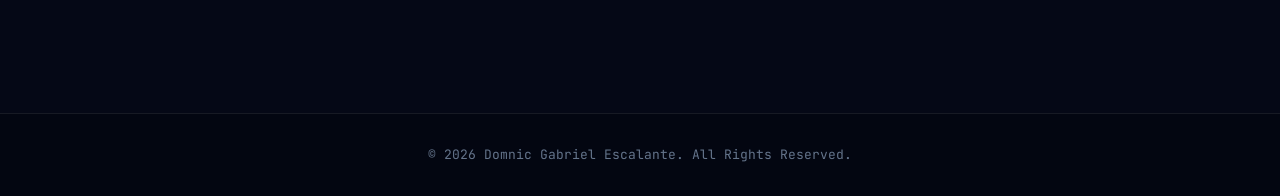
==== commit 86335005: "Updated logo" ====
--- a/index.html
+++ b/index.html
@@ -66,15 +66,20 @@
 
     <!-- ================= NAVIGATION ================= -->
     <header>
-
         <nav aria-label="Main navigation">
-            <h2 class="logo">DG<span>.</span></h2>
-
+
+            <!-- Animated Crown Logo -->
+            <a href="#home" class="snorlax-logo" aria-label="Back to home">
+                <img src="snorlax.png" alt="Snorlax logo">
+            </a>
+
+            <!-- Mobile Menu Toggle -->
             <button class="menu-toggle" type="button" aria-label="Toggle navigation menu" aria-expanded="false"
                 aria-controls="nav-menu">
                 <span aria-hidden="true">&#9776;</span>
             </button>
 
+            <!-- Navigation Links -->
             <ul id="nav-menu">
                 <li><a href="#home">Home</a></li>
                 <li><a href="#about">About</a></li>
@@ -82,6 +87,7 @@
                 <li><a href="#certificates">Certificates</a></li>
                 <li><a href="#contact">Contact</a></li>
             </ul>
+
         </nav>
     </header>
 
--- a/styles.css
+++ b/styles.css
@@ -121,19 +121,44 @@
 }
 
 
-/* Logo */
-
-.logo {
-
-    font-size: 28px;
-
-    color: white;
-
-    font-weight: 800;
-}
-
-.logo span {
-    color: #3b82f6;
+
+/* Crown logo */
+.snorlax-logo {
+    display: inline-flex;
+    align-items: center;
+    justify-content: center;
+    width: 50px;
+    height: 50px;
+    flex-shrink: 0;
+    perspective: 600px;
+    background: transparent !important;
+    border: none !important;
+    box-shadow: none !important;
+    overflow: visible;
+}
+
+.snorlax-logo img {
+    display: block;
+    width: 200%;
+    height: 200%;
+    object-fit: contain;
+    background: transparent !important;
+    border: none !important;
+    outline: none !important;
+    box-shadow: none !important;
+    border-radius: 0;
+    animation: snorlaxSpin 4s linear infinite;
+    backface-visibility: visible;
+}
+
+@keyframes snorlaxSpin {
+    from {
+        transform: rotateY(0deg);
+    }
+
+    to {
+        transform: rotateY(360deg);
+    }
 }
 
 
@@ -4317,3 +4342,45 @@
         transition: none;
     }
 }
+/* ================= ANIMATED CROWN LOGO ================= */
+
+.crown-logo {
+    display: inline-flex;
+    align-items: center;
+    justify-content: center;
+    flex-shrink: 0;
+    width: 48px;
+    height: 48px;
+    perspective: 500px;
+    text-decoration: none;
+}
+
+.crown-logo img {
+    display: block;
+    width: 100%;
+    height: 100%;
+    object-fit: contain;
+    animation: crownRotate 5s ease-in-out infinite;
+    filter: drop-shadow(0 0 7px rgba(56, 189, 248, 0.6));
+    transition: filter 0.3s ease;
+}
+
+.crown-logo:hover img {
+    filter: drop-shadow(0 0 14px rgba(56, 189, 248, 1));
+}
+
+@keyframes crownRotate {
+    0%, 100% {
+        transform: rotateY(-20deg) rotateZ(-3deg);
+    }
+
+    50% {
+        transform: rotateY(20deg) rotateZ(3deg);
+    }
+}
+
+@media (prefers-reduced-motion: reduce) {
+    .crown-logo img {
+        animation: none;
+    }
+}
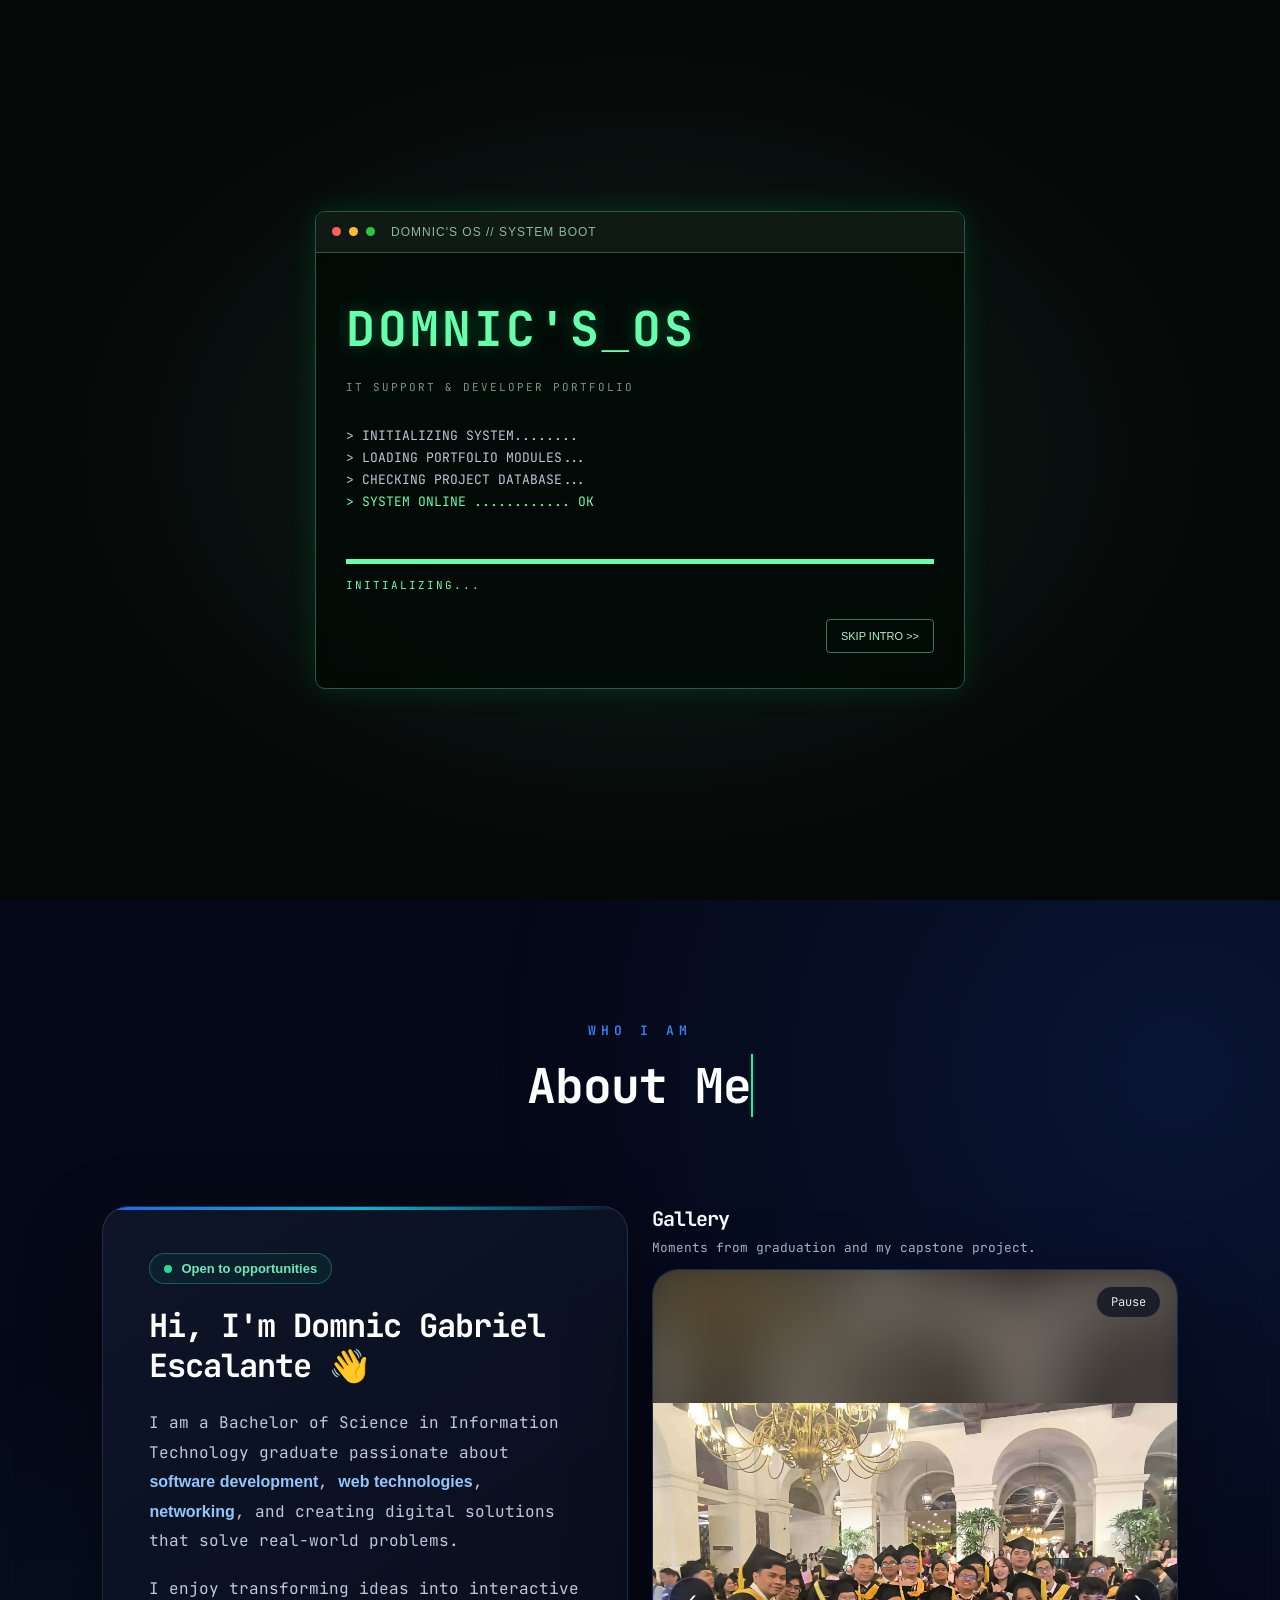
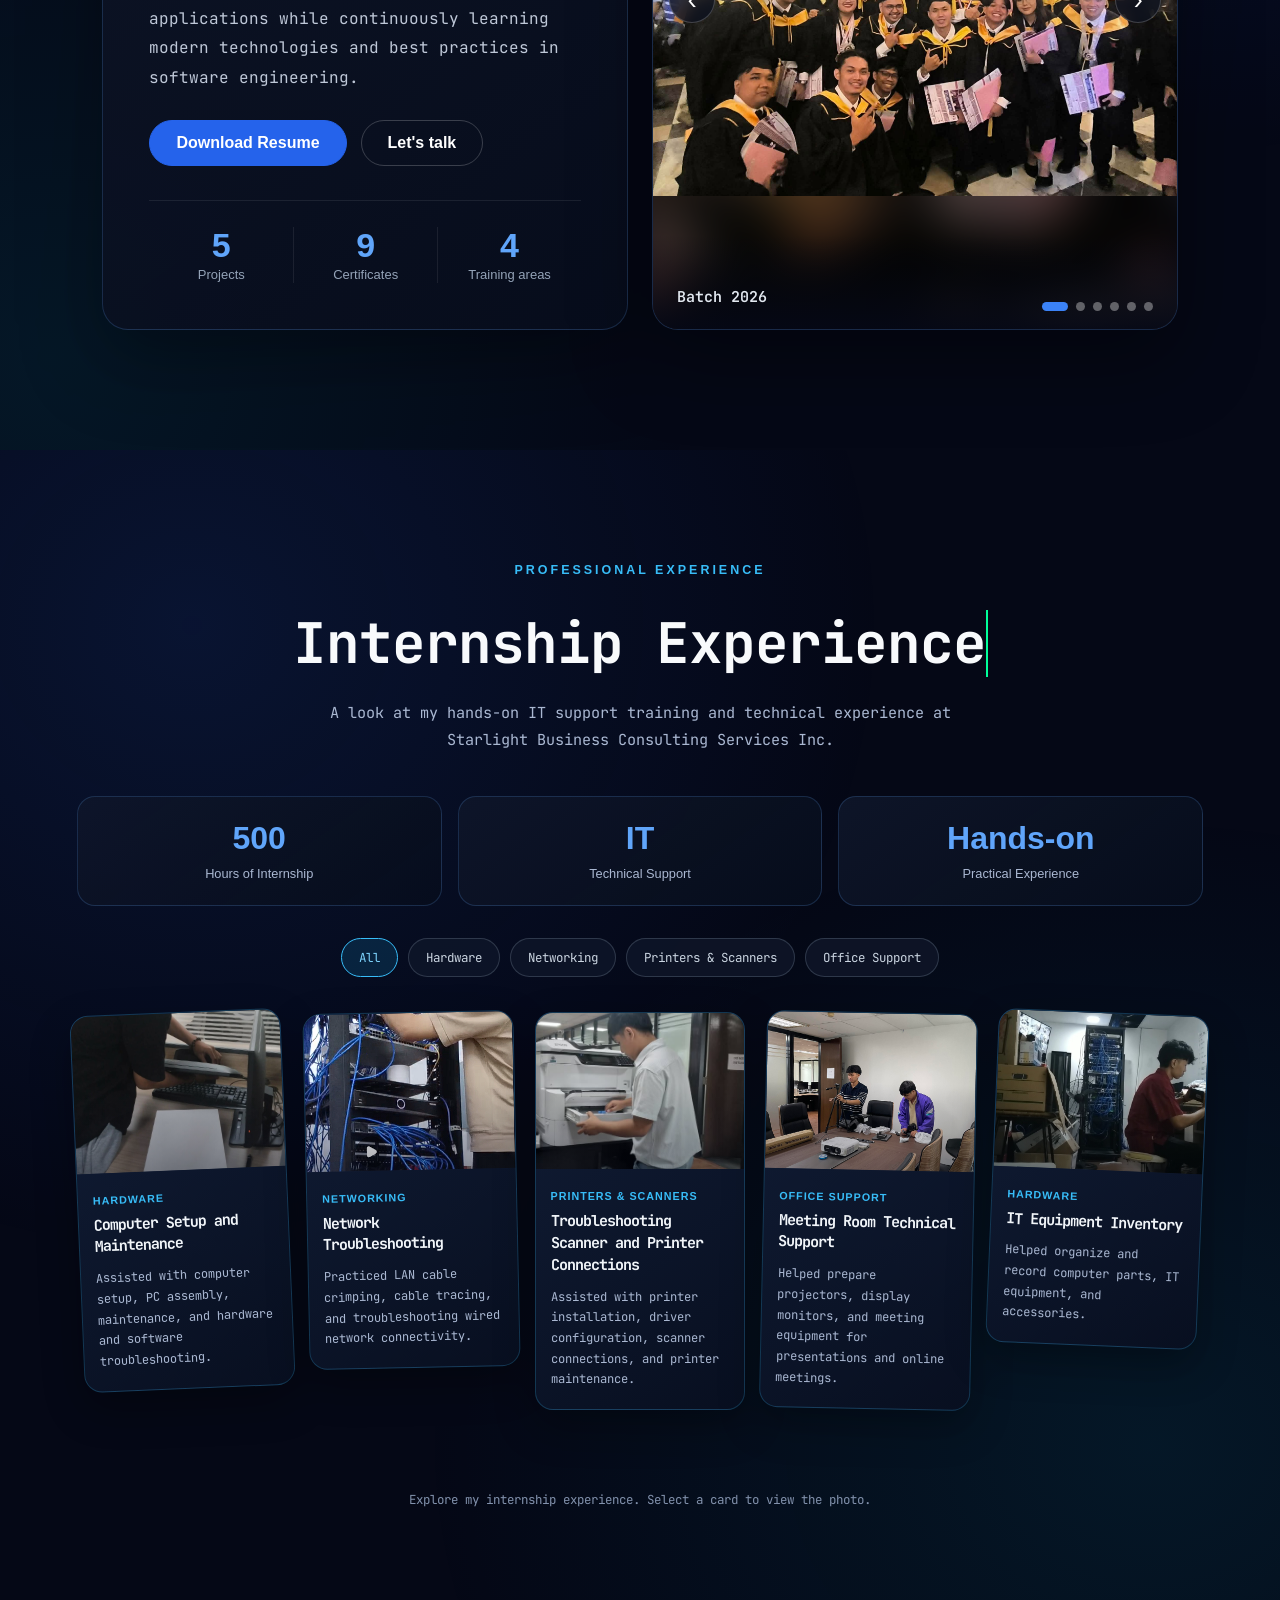
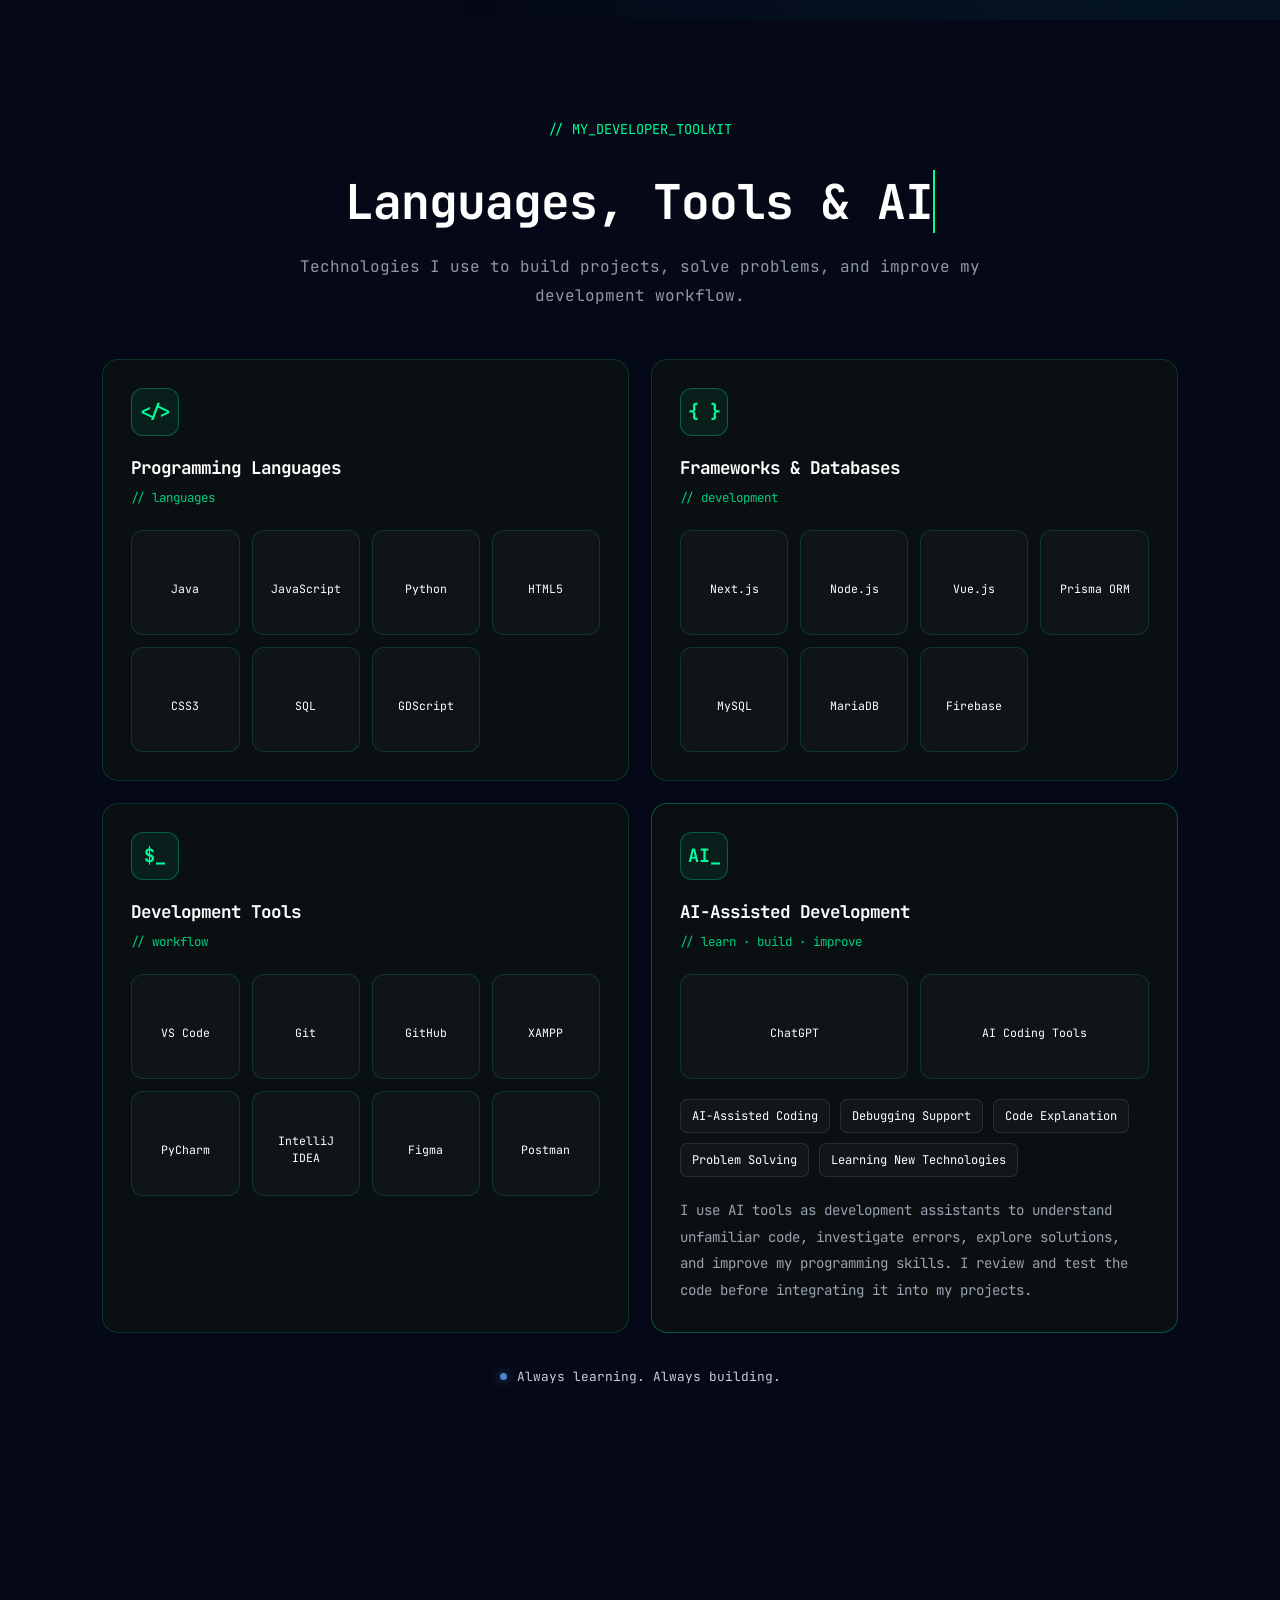
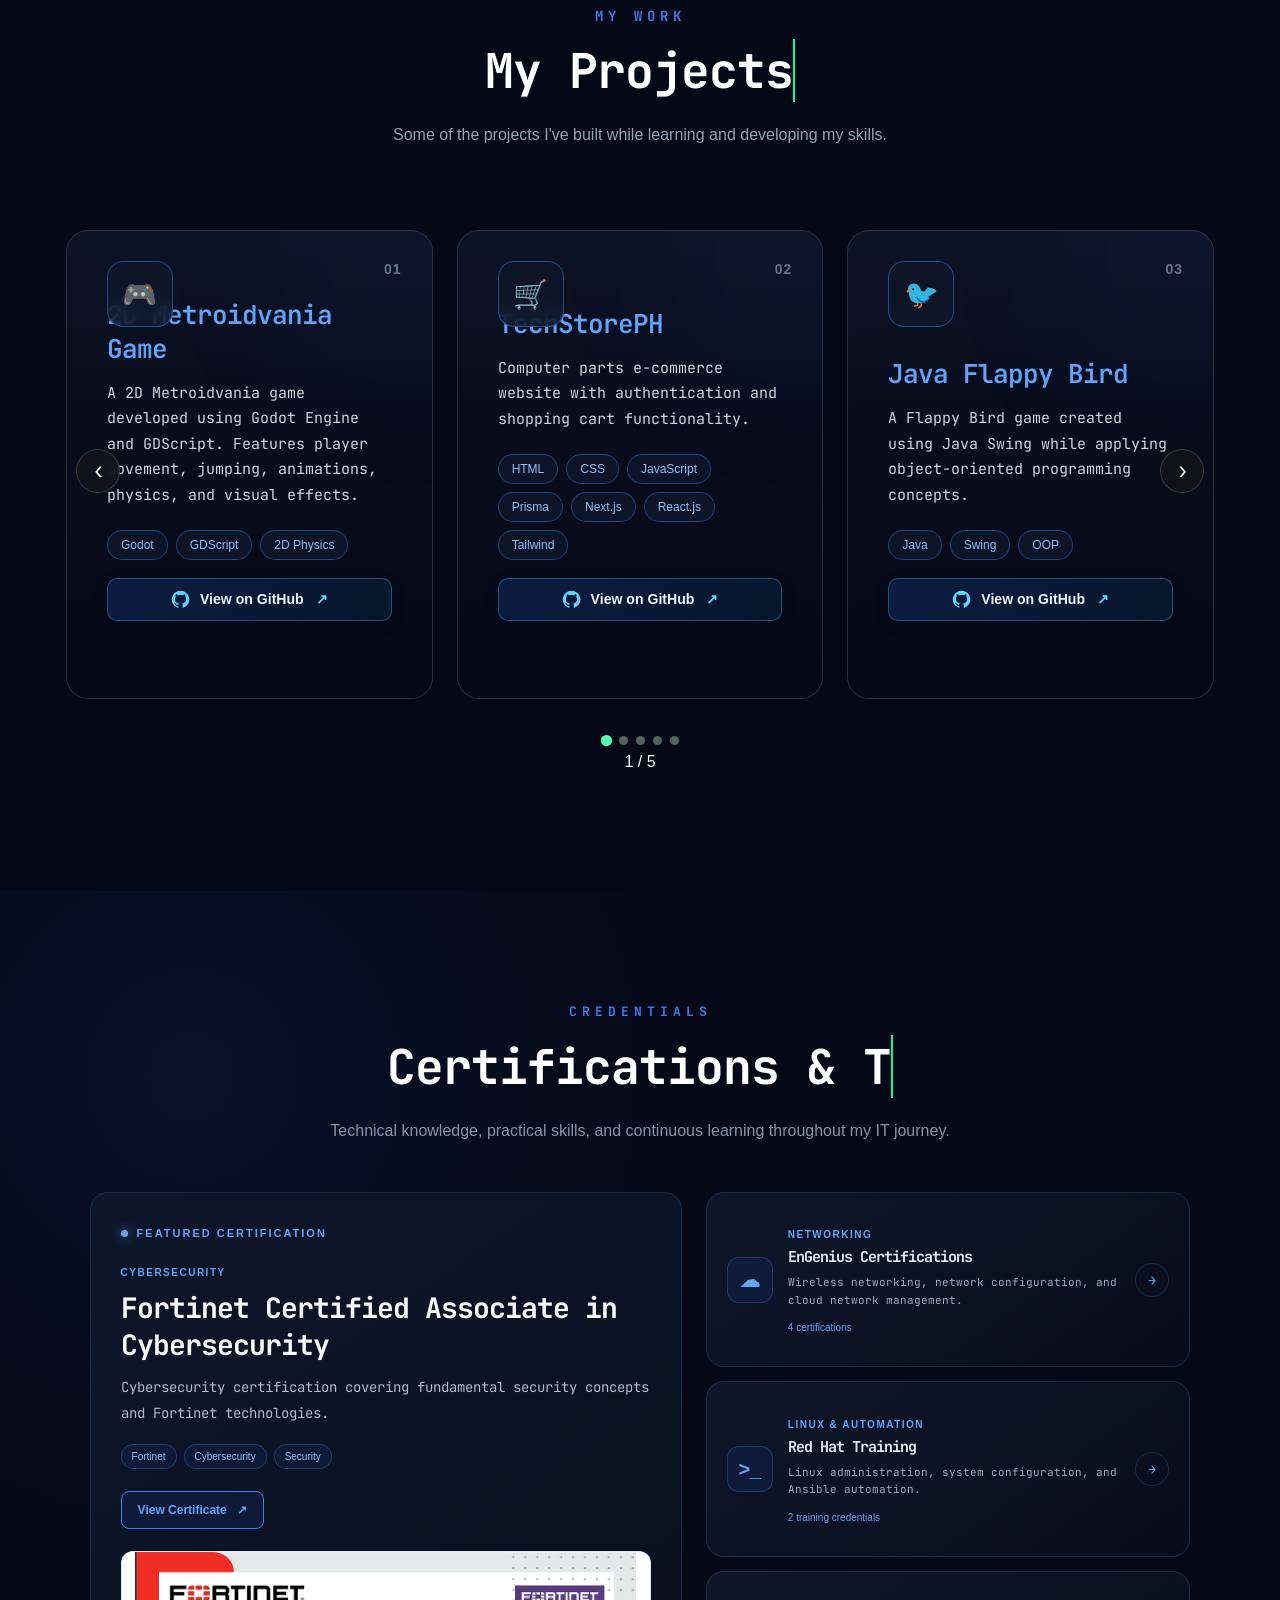
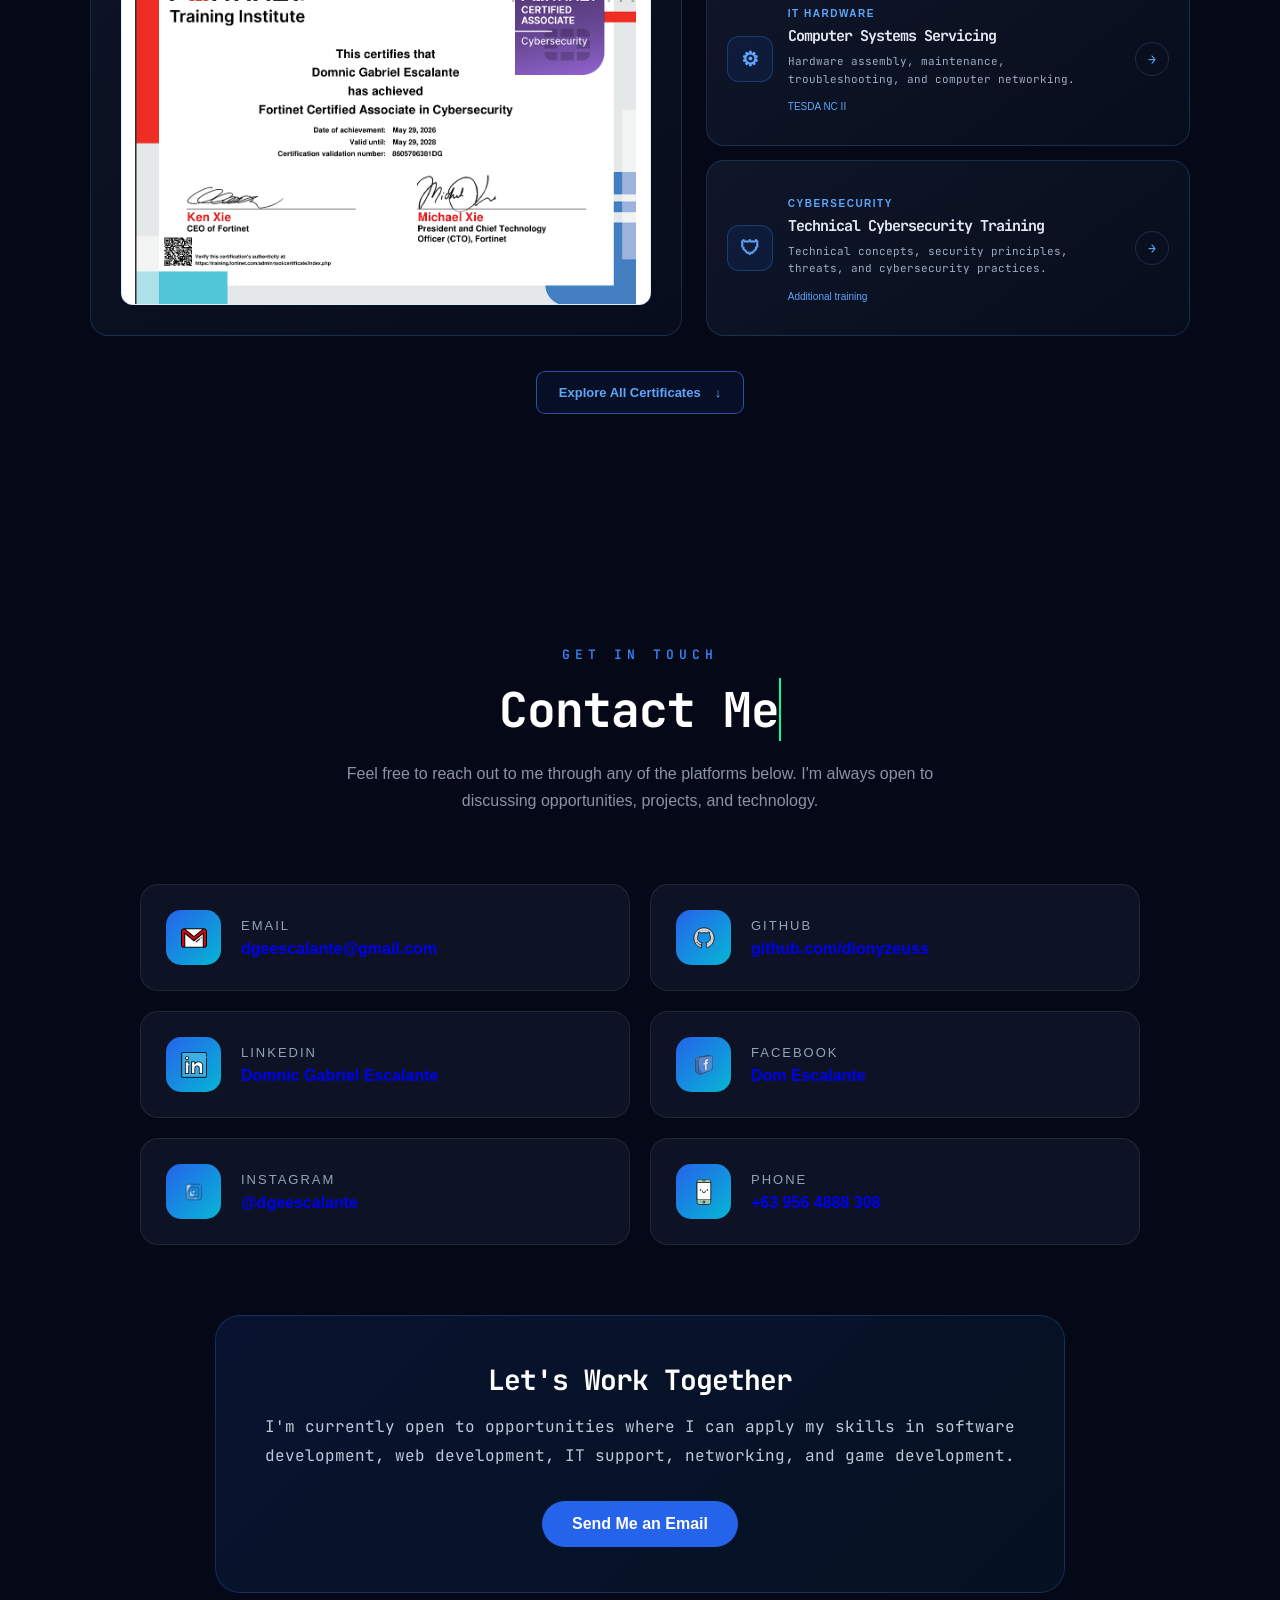
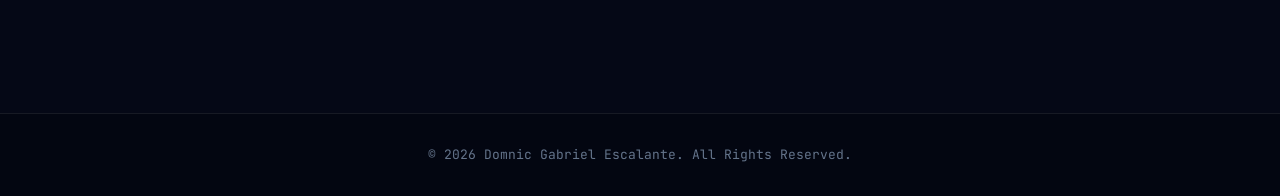
==== commit 3e045c0d: "Updated css" ====
--- a/index.html
+++ b/index.html
@@ -69,8 +69,8 @@
         <nav aria-label="Main navigation">
 
             <!-- Animated Crown Logo -->
-            <a href="#home" class="snorlax-logo" aria-label="Back to home">
-                <img src="snorlax.png" alt="Snorlax logo">
+            <a href="#home" class="crown-logo" aria-label="Back to home">
+                <img src="crown.png" alt="Crown logo">
             </a>
 
             <!-- Mobile Menu Toggle -->
--- a/styles.css
+++ b/styles.css
@@ -123,7 +123,7 @@
 
 
 /* Crown logo */
-.snorlax-logo {
+.crown-logo {
     display: inline-flex;
     align-items: center;
     justify-content: center;
@@ -137,21 +137,21 @@
     overflow: visible;
 }
 
-.snorlax-logo img {
+.crown-logo img {
     display: block;
-    width: 200%;
-    height: 200%;
+    width: 100%;
+    height: 100%;
     object-fit: contain;
     background: transparent !important;
     border: none !important;
     outline: none !important;
     box-shadow: none !important;
     border-radius: 0;
-    animation: snorlaxSpin 4s linear infinite;
+    animation: crownSpin 4s linear infinite;
     backface-visibility: visible;
 }
 
-@keyframes snorlaxSpin {
+@keyframes crownSpin {
     from {
         transform: rotateY(0deg);
     }
@@ -4342,45 +4342,3 @@
         transition: none;
     }
 }
-/* ================= ANIMATED CROWN LOGO ================= */
-
-.crown-logo {
-    display: inline-flex;
-    align-items: center;
-    justify-content: center;
-    flex-shrink: 0;
-    width: 48px;
-    height: 48px;
-    perspective: 500px;
-    text-decoration: none;
-}
-
-.crown-logo img {
-    display: block;
-    width: 100%;
-    height: 100%;
-    object-fit: contain;
-    animation: crownRotate 5s ease-in-out infinite;
-    filter: drop-shadow(0 0 7px rgba(56, 189, 248, 0.6));
-    transition: filter 0.3s ease;
-}
-
-.crown-logo:hover img {
-    filter: drop-shadow(0 0 14px rgba(56, 189, 248, 1));
-}
-
-@keyframes crownRotate {
-    0%, 100% {
-        transform: rotateY(-20deg) rotateZ(-3deg);
-    }
-
-    50% {
-        transform: rotateY(20deg) rotateZ(3deg);
-    }
-}
-
-@media (prefers-reduced-motion: reduce) {
-    .crown-logo img {
-        animation: none;
-    }
-}
